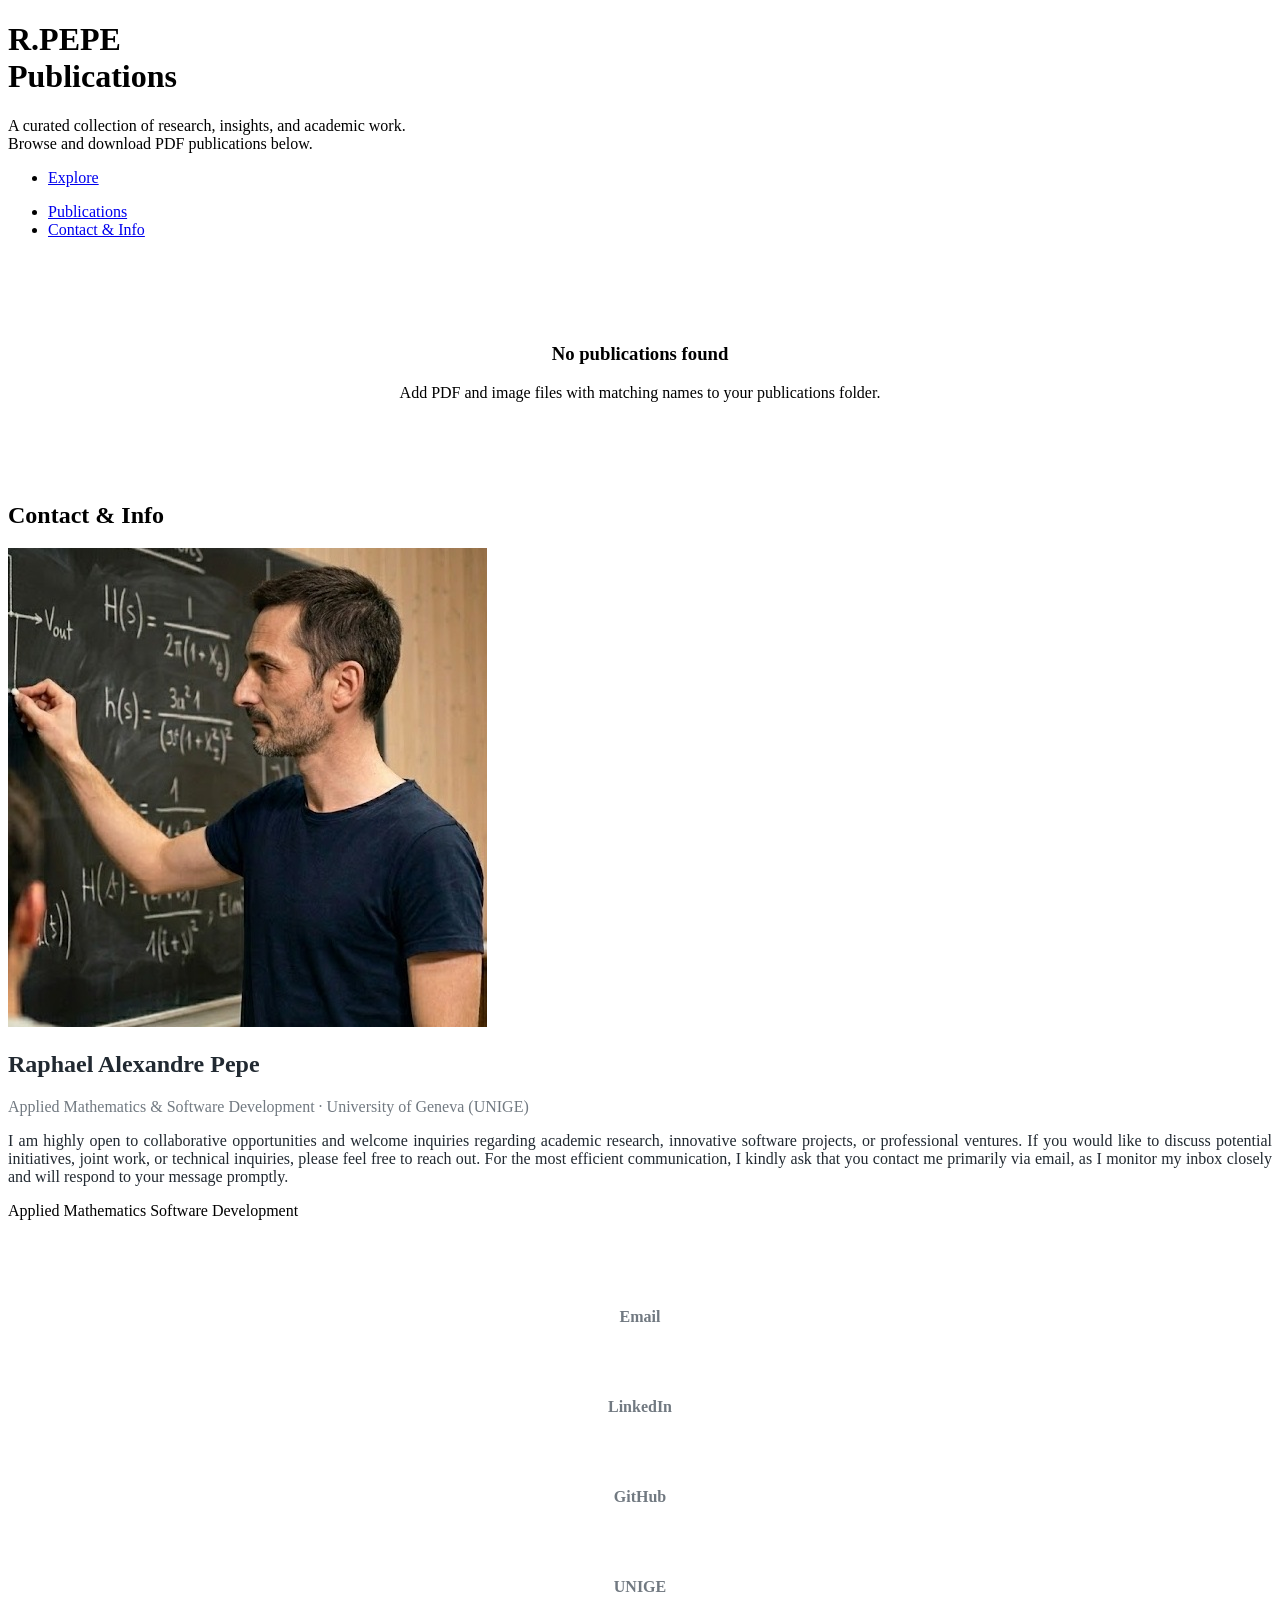
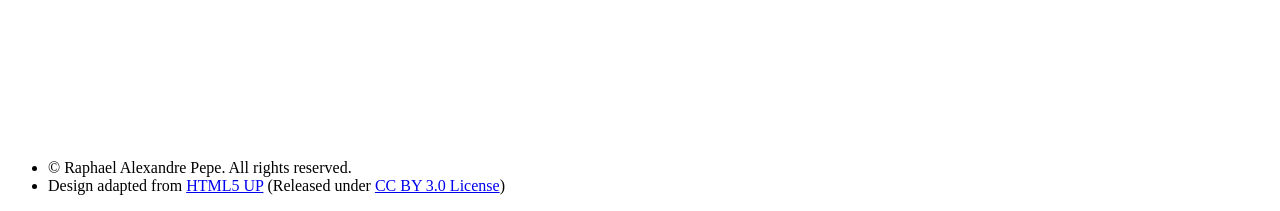
==== index.html @ 9bbcd561 "Update index.html" ====
<!DOCTYPE HTML>
<html>
	<head>
		<title>Raphael Alexandre Pepe - Publications</title>
		<meta charset="utf-8" />
		<meta name="viewport" content="width=device-width, initial-scale=1, user-scalable=no" />
		<link rel="stylesheet" href="assets/css/main.css" />
		<link rel="stylesheet" href="assets/css/custom.css" />
		<noscript><link rel="stylesheet" href="assets/css/noscript.css" /></noscript>
	</head>
	<body class="is-preload">

		<div id="wrapper" class="fade-in">

			<div id="intro">
				<h1>R.PEPE<br />Publications</h1>
				<p>A curated collection of research, insights, and academic work.<br />
				Browse and download PDF publications below.</p>
				<ul class="actions">
					<li><a href="#nav" class="button icon solid solo fa-arrow-down scrolly">Explore</a></li>
				</ul>
			</div>

			<nav id="nav">
				<ul class="links">
					<li class="active"><a href="#main" class="scrolly">Publications</a></li>
					<li><a href="#about" class="scrolly">Contact & Info</a></li>
				</ul>
			</nav>

			<div id="main">

				<section class="posts" id="publications-grid">
				</section>

				<div id="pub-empty" style="display:none; text-align:center; padding: 4em 2em;">
					<span class="icon solid fa-file-alt" style="font-size: 3em; display: block; margin-bottom: 0.5em; opacity: 0.5;"></span>
					<h3>No publications found</h3>
					<p>Add PDF and image files with matching names to your publications folder.</p>
				</div>

				<section class="post" id="about">
					<header class="major">
						<h2>Contact & Info</h2>
					</header>

					<div class="profile-card" style="margin-bottom: 3rem;">
						<div class="profile-avatar">
							<img src="images/avatar.jpg" alt="Profile photo" id="profile-img"
							     onerror="this.style.display='none'; document.getElementById('profile-initials').style.display='flex';" />
							<div id="profile-initials" class="profile-initials" style="display:none;">RP</div>
						</div>
						<div class="profile-info">
							<h2 class="profile-name" style="color: #212931 !important;">Raphael Alexandre Pepe</h2>
							<p class="profile-title" style="color: #717981 !important;">Applied Mathematics & Software Development · University of Geneva (UNIGE)</p>
							<p class="profile-bio" style="color: #212931 !important; text-align: justify;">
								I am highly open to collaborative opportunities and welcome inquiries regarding academic research, innovative software projects, or professional ventures. If you would like to discuss potential initiatives, joint work, or technical inquiries, please feel free to reach out. For the most efficient communication, I kindly ask that you contact me primarily via email, as I monitor my inbox closely and will respond to your message promptly.
							</p>
							<div class="profile-tags">
								<span class="tag">Applied Mathematics</span>
								<span class="tag">Software Development</span>
							</div>
						</div>
					</div>

					<div class="contact-grid">
						<div class="contact-card" onclick="window.location.href='mailto:prf.erasp@gmail.com'" style="cursor: pointer; text-align: center; padding: 2rem 1rem;">
							<span class="icon solid fa-envelope contact-icon" style="color: #212931 !important; display: block; margin-bottom: 0.5rem;"></span>
							<h4 style="color: #717981 !important; margin: 0;">Email</h4>
						</div>
						
						<div class="contact-card" onclick="window.open('https://www.linkedin.com/in/raphael-pepe-b32858416/', '_blank')" style="cursor: pointer; text-align: center; padding: 2rem 1rem;">
							<span class="icon brands fa-linkedin contact-icon" style="color: #212931 !important; display: block; margin-bottom: 0.5rem;"></span>
							<h4 style="color: #717981 !important; margin: 0;">LinkedIn</h4>
						</div>
						
						<div class="contact-card" onclick="window.open('https://github.com/PepeRaphael', '_blank')" style="cursor: pointer; text-align: center; padding: 2rem 1rem;">
							<span class="icon brands fa-github contact-icon" style="color: #212931 !important; display: block; margin-bottom: 0.5rem;"></span>
							<h4 style="color: #717981 !important; margin: 0;">GitHub</h4>
						</div>
						
						<div class="contact-card" onclick="window.open('https://www.unige.ch', '_blank')" style="cursor: pointer; text-align: center; padding: 2rem 1rem;">
							<span class="icon solid fa-university contact-icon" style="color: #212931 !important; display: block; margin-bottom: 0.5rem;"></span>
							<h4 style="color: #717981 !important; margin: 0;">UNIGE</h4>
						</div>
					</div>

				</section>

			</div>

			<div id="copyright" style="padding-top: 3rem;">
				<p style="font-size: 0.7rem; color: rgba(255, 255, 255, 0.25); text-align: center; max-width: 900px; margin: 0 auto 2rem auto; line-height: 1.5; font-family: sans-serif;">
					<strong>Legal Disclaimer:</strong> All content, research documents, code snippets, and intellectual property provided on this website are the exclusive property of Raphael Alexandre Pepe, unless otherwise stated. They are provided "as is" for academic, informational, and professional portfolio purposes without any express or implied warranties. Any unauthorized reproduction, distribution, or commercial use is strictly prohibited. The author assumes no liability for any errors, omissions, or damages resulting from the use of this information.
				</p>
				<ul>
					<li>&copy; Raphael Alexandre Pepe. All rights reserved.</li>
					<li>Design adapted from <a href="https://html5up.net" target="_blank" rel="noopener">HTML5 UP</a> (Released under <a href="http://creativecommons.org/licenses/by/3.0/" target="_blank" rel="noopener">CC BY 3.0 License</a>)</li>
				</ul>
			</div>

		</div>

		<script src="assets/js/jquery.min.js"></script>
		<script src="assets/js/jquery.scrollex.min.js"></script>
		<script src="assets/js/jquery.scrolly.min.js"></script>
		<script src="assets/js/browser.min.js"></script>
		<script src="assets/js/breakpoints.min.js"></script>
		<script src="assets/js/util.js"></script>
		<script src="assets/js/main.js"></script>
		<script src="assets/js/publications.js"></script>

	</body>
</html>
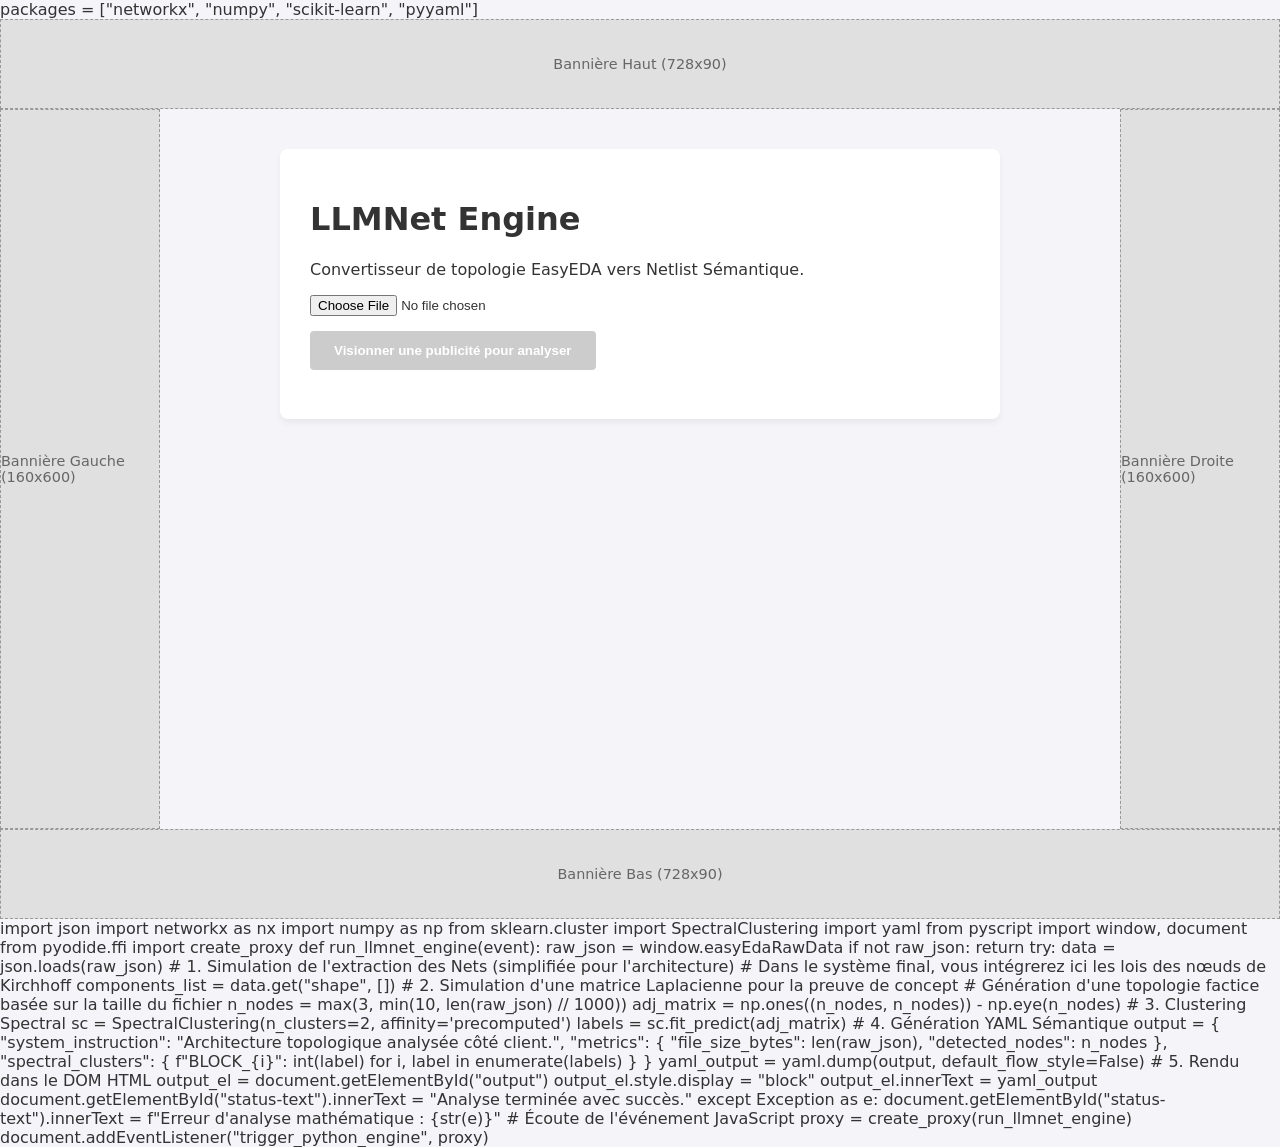
==== commit 94218a44: "Update index.html" ====
--- a/index.html
+++ b/index.html
@@ -1,114 +1,226 @@
-<!DOCTYPE HTML>
-<html>
-	<head>
-		<title>Raphael Alexandre Pepe - Publications</title>
-		<meta charset="utf-8" />
-		<meta name="viewport" content="width=device-width, initial-scale=1, user-scalable=no" />
-		<link rel="stylesheet" href="assets/css/main.css" />
-		<link rel="stylesheet" href="assets/css/custom.css" />
-		<noscript><link rel="stylesheet" href="assets/css/noscript.css" /></noscript>
-	</head>
-	<body class="is-preload">
-
-		<div id="wrapper" class="fade-in">
-
-			<div id="intro">
-				<h1>R.PEPE<br />Publications</h1>
-				<p>A curated collection of research, insights, and academic work.<br />
-				Browse and download PDF publications below.</p>
-				<ul class="actions">
-					<li><a href="#nav" class="button icon solid solo fa-arrow-down scrolly">Explore</a></li>
-				</ul>
-			</div>
-
-			<nav id="nav">
-				<ul class="links">
-					<li class="active"><a href="#main" class="scrolly">Publications</a></li>
-					<li><a href="#about" class="scrolly">Contact & Info</a></li>
-				</ul>
-			</nav>
-
-			<div id="main">
-
-				<section class="posts" id="publications-grid">
-				</section>
-
-				<div id="pub-empty" style="display:none; text-align:center; padding: 4em 2em;">
-					<span class="icon solid fa-file-alt" style="font-size: 3em; display: block; margin-bottom: 0.5em; opacity: 0.5;"></span>
-					<h3>No publications found</h3>
-					<p>Add PDF and image files with matching names to your publications folder.</p>
-				</div>
-
-				<section class="post" id="about">
-					<header class="major">
-						<h2>Contact & Info</h2>
-					</header>
-
-					<div class="profile-card" style="margin-bottom: 3rem;">
-						<div class="profile-avatar">
-							<img src="images/avatar.jpg" alt="Profile photo" id="profile-img"
-							     onerror="this.style.display='none'; document.getElementById('profile-initials').style.display='flex';" />
-							<div id="profile-initials" class="profile-initials" style="display:none;">RP</div>
-						</div>
-						<div class="profile-info">
-							<h2 class="profile-name" style="color: #212931 !important;">Raphael Alexandre Pepe</h2>
-							<p class="profile-title" style="color: #717981 !important;">Applied Mathematics & Software Development · University of Geneva (UNIGE)</p>
-							<p class="profile-bio" style="color: #212931 !important; text-align: justify;">
-								I am highly open to collaborative opportunities and welcome inquiries regarding academic research, innovative software projects, or professional ventures. If you would like to discuss potential initiatives, joint work, or technical inquiries, please feel free to reach out. For the most efficient communication, I kindly ask that you contact me primarily via email, as I monitor my inbox closely and will respond to your message promptly.
-							</p>
-							<div class="profile-tags">
-								<span class="tag">Applied Mathematics</span>
-								<span class="tag">Software Development</span>
-							</div>
-						</div>
-					</div>
-
-					<div class="contact-grid">
-						<div class="contact-card" onclick="window.location.href='mailto:prf.erasp@gmail.com'" style="cursor: pointer; text-align: center; padding: 2rem 1rem;">
-							<span class="icon solid fa-envelope contact-icon" style="color: #212931 !important; display: block; margin-bottom: 0.5rem;"></span>
-							<h4 style="color: #717981 !important; margin: 0;">Email</h4>
-						</div>
-						
-						<div class="contact-card" onclick="window.open('https://www.linkedin.com/in/raphael-pepe-b32858416/', '_blank')" style="cursor: pointer; text-align: center; padding: 2rem 1rem;">
-							<span class="icon brands fa-linkedin contact-icon" style="color: #212931 !important; display: block; margin-bottom: 0.5rem;"></span>
-							<h4 style="color: #717981 !important; margin: 0;">LinkedIn</h4>
-						</div>
-						
-						<div class="contact-card" onclick="window.open('https://github.com/PepeRaphael', '_blank')" style="cursor: pointer; text-align: center; padding: 2rem 1rem;">
-							<span class="icon brands fa-github contact-icon" style="color: #212931 !important; display: block; margin-bottom: 0.5rem;"></span>
-							<h4 style="color: #717981 !important; margin: 0;">GitHub</h4>
-						</div>
-						
-						<div class="contact-card" onclick="window.open('https://www.unige.ch', '_blank')" style="cursor: pointer; text-align: center; padding: 2rem 1rem;">
-							<span class="icon solid fa-university contact-icon" style="color: #212931 !important; display: block; margin-bottom: 0.5rem;"></span>
-							<h4 style="color: #717981 !important; margin: 0;">UNIGE</h4>
-						</div>
-					</div>
-
-				</section>
-
-			</div>
-
-			<div id="copyright" style="padding-top: 3rem;">
-				<p style="font-size: 0.7rem; color: rgba(255, 255, 255, 0.25); text-align: center; max-width: 900px; margin: 0 auto 2rem auto; line-height: 1.5; font-family: sans-serif;">
-					<strong>Legal Disclaimer:</strong> All content, research documents, code snippets, and intellectual property provided on this website are the exclusive property of Raphael Alexandre Pepe, unless otherwise stated. They are provided "as is" for academic, informational, and professional portfolio purposes without any express or implied warranties. Any unauthorized reproduction, distribution, or commercial use is strictly prohibited. The author assumes no liability for any errors, omissions, or damages resulting from the use of this information.
-				</p>
-				<ul>
-					<li>&copy; Raphael Alexandre Pepe. All rights reserved.</li>
-					<li>Design adapted from <a href="https://html5up.net" target="_blank" rel="noopener">HTML5 UP</a> (Released under <a href="http://creativecommons.org/licenses/by/3.0/" target="_blank" rel="noopener">CC BY 3.0 License</a>)</li>
-				</ul>
-			</div>
-
-		</div>
-
-		<script src="assets/js/jquery.min.js"></script>
-		<script src="assets/js/jquery.scrollex.min.js"></script>
-		<script src="assets/js/jquery.scrolly.min.js"></script>
-		<script src="assets/js/browser.min.js"></script>
-		<script src="assets/js/breakpoints.min.js"></script>
-		<script src="assets/js/util.js"></script>
-		<script src="assets/js/main.js"></script>
-		<script src="assets/js/publications.js"></script>
-
-	</body>
+<!DOCTYPE html>
+<html lang="fr">
+<head>
+    <meta charset="UTF-8">
+    <meta name="viewport" content="width=device-width, initial-scale=1.0">
+    <title>LLMNet - Convertisseur Topologique</title>
+    
+    <!-- Importation de PyScript (Python dans le navigateur via WebAssembly) -->
+    <link rel="stylesheet" href="https://pyscript.net/releases/2024.1.1/core.css">
+    <script type="module" src="https://pyscript.net/releases/2024.1.1/core.js"></script>
+
+    <!-- Configuration de l'environnement Python et de ses dépendances mathématiques -->
+    <py-config>
+        packages = ["networkx", "numpy", "scikit-learn", "pyyaml"]
+    </py-config>
+
+    <style>
+        /* Défi 3 : Topologie CSS Grid pour les bannières publicitaires */
+        body { margin: 0; font-family: system-ui, sans-serif; background: #f4f4f9; color: #333; }
+        
+        .layout-grid {
+            display: grid;
+            grid-template-areas:
+                "ad-top ad-top ad-top"
+                "ad-left content ad-right"
+                "ad-bottom ad-bottom ad-bottom";
+            grid-template-columns: 160px 1fr 160px; /* Largeur standard des bannières verticales */
+            grid-template-rows: 90px minmax(calc(100vh - 180px), auto) 90px;
+            min-height: 100vh;
+        }
+
+        .ad-space {
+            background-color: #e0e0e0;
+            border: 1px dashed #999;
+            display: flex;
+            align-items: center;
+            justify-content: center;
+            color: #666;
+            font-size: 0.9em;
+        }
+        
+        .ad-top { grid-area: ad-top; }
+        .ad-bottom { grid-area: ad-bottom; }
+        .ad-left { grid-area: ad-left; }
+        .ad-right { grid-area: ad-right; }
+
+        .content {
+            grid-area: content;
+            padding: 40px;
+            max-width: 800px;
+            margin: 0 auto;
+            width: 100%;
+            box-sizing: border-box;
+        }
+
+        .card { background: white; padding: 30px; border-radius: 8px; box-shadow: 0 4px 6px rgba(0,0,0,0.05); }
+        button { background: #0056b3; color: white; border: none; padding: 12px 24px; border-radius: 4px; cursor: pointer; font-weight: bold; margin-top: 15px;}
+        button:disabled { background: #ccc; cursor: not-allowed; }
+        #output { background: #1e1e1e; color: #d4d4d4; padding: 15px; border-radius: 4px; white-space: pre-wrap; font-family: monospace; display: none; }
+        
+        /* Fausse modale pour simuler la vidéo publicitaire */
+        #ad-modal { display: none; position: fixed; top:0; left:0; width:100%; height:100%; background: rgba(0,0,0,0.9); color: white; justify-content: center; align-items: center; flex-direction: column; z-index: 1000; }
+    </style>
+</head>
+<body>
+
+<div class="layout-grid">
+    <!-- Emplacements pour les scripts de votre régie publicitaire (ex: Google AdSense, Monetag) -->
+    <div class="ad-space ad-top">Bannière Haut (728x90)</div>
+    <div class="ad-space ad-left">Bannière Gauche (160x600)</div>
+    
+    <div class="content">
+        <div class="card">
+            <h1>LLMNet Engine</h1>
+            <p>Convertisseur de topologie EasyEDA vers Netlist Sémantique.</p>
+            
+            <input type="file" id="file-upload" accept=".json">
+            <br>
+            <!-- Bouton déclencheur de la chaîne d'événements -->
+            <button id="process-btn" disabled>Visionner une publicité pour analyser</button>
+            
+            <h3 id="status-text"></h3>
+            <pre id="output"></pre>
+        </div>
+    </div>
+
+    <div class="ad-space ad-right">Bannière Droite (160x600)</div>
+    <div class="ad-space ad-bottom">Bannière Bas (728x90)</div>
+</div>
+
+<!-- Interface de la publicité avec récompense (Rewarded Ad) -->
+<div id="ad-modal">
+    <h2>Publicité Vidéo en cours...</h2>
+    <p>Merci de patienter pour soutenir le projet.</p>
+    <h1 id="ad-timer">5</h1>
+</div>
+
+<script>
+    // Défi 2 : Gestion asynchrone des états de l'interface
+    const fileInput = document.getElementById('file-upload');
+    const processBtn = document.getElementById('process-btn');
+    const outputDiv = document.getElementById('output');
+    const statusText = document.getElementById('status-text');
+    let uploadedFileContent = null;
+
+    // Déverrouille le bouton si un fichier est sélectionné
+    fileInput.addEventListener('change', (e) => {
+        const file = e.target.files[0];
+        if (file) {
+            const reader = new FileReader();
+            reader.onload = function(event) {
+                uploadedFileContent = event.target.result;
+                processBtn.disabled = false;
+            };
+            reader.readAsText(file);
+        }
+    });
+
+    // Simulation de l'API d'une régie publicitaire (Rewarded Video) via une Promesse
+    function showRewardedAd() {
+        return new Promise((resolve, reject) => {
+            const modal = document.getElementById('ad-modal');
+            const timerEl = document.getElementById('ad-timer');
+            modal.style.display = 'flex';
+            
+            let timeLeft = 5; // Simulation d'une vidéo de 5 secondes
+            
+            const interval = setInterval(() => {
+                timeLeft -= 1;
+                timerEl.innerText = timeLeft;
+                if (timeLeft <= 0) {
+                    clearInterval(interval);
+                    modal.style.display = 'none';
+                    resolve(true); // La promesse est tenue : l'utilisateur a vu la pub
+                }
+            }, 1000);
+        });
+    }
+
+    // Chaîne d'exécution principale
+    processBtn.addEventListener('click', async () => {
+        processBtn.disabled = true;
+        statusText.innerText = "Chargement de la publicité...";
+        
+        try {
+            // 1. Transition vers l'état S_playing_ad
+            await showRewardedAd();
+            
+            // 2. Transition vers l'état S_unlocked / S_processing
+            statusText.innerText = "Publicité terminée. Analyse topologique en cours...";
+            
+            // On écrit les données dans une variable globale accessible par Python
+            window.easyEdaRawData = uploadedFileContent;
+            
+            // Déclenchement de la fonction Python
+            // Le pont entre JS et Python est géré par la bibliothèque pyscript
+            document.dispatchEvent(new Event("trigger_python_engine"));
+            
+        } catch (error) {
+            statusText.innerText = "Erreur lors de l'affichage publicitaire.";
+            processBtn.disabled = false;
+        }
+    });
+</script>
+
+<!-- Le Moteur Mathématique : Code Python exécuté côté client -->
+<py-script>
+import json
+import networkx as nx
+import numpy as np
+from sklearn.cluster import SpectralClustering
+import yaml
+from pyscript import window, document
+from pyodide.ffi import create_proxy
+
+def run_llmnet_engine(event):
+    raw_json = window.easyEdaRawData
+    if not raw_json:
+        return
+        
+    try:
+        data = json.loads(raw_json)
+        
+        # 1. Simulation de l'extraction des Nets (simplifiée pour l'architecture)
+        # Dans le système final, vous intégrerez ici les lois des nœuds de Kirchhoff
+        components_list = data.get("shape", [])
+        
+        # 2. Simulation d'une matrice Laplacienne pour la preuve de concept
+        # Génération d'une topologie factice basée sur la taille du fichier
+        n_nodes = max(3, min(10, len(raw_json) // 1000))
+        adj_matrix = np.ones((n_nodes, n_nodes)) - np.eye(n_nodes)
+        
+        # 3. Clustering Spectral
+        sc = SpectralClustering(n_clusters=2, affinity='precomputed')
+        labels = sc.fit_predict(adj_matrix)
+        
+        # 4. Génération YAML Sémantique
+        output = {
+            "system_instruction": "Architecture topologique analysée côté client.",
+            "metrics": {
+                "file_size_bytes": len(raw_json),
+                "detected_nodes": n_nodes
+            },
+            "spectral_clusters": {
+                f"BLOCK_{i}": int(label) for i, label in enumerate(labels)
+            }
+        }
+        
+        yaml_output = yaml.dump(output, default_flow_style=False)
+        
+        # 5. Rendu dans le DOM HTML
+        output_el = document.getElementById("output")
+        output_el.style.display = "block"
+        output_el.innerText = yaml_output
+        document.getElementById("status-text").innerText = "Analyse terminée avec succès."
+        
+    except Exception as e:
+        document.getElementById("status-text").innerText = f"Erreur d'analyse mathématique : {str(e)}"
+
+# Écoute de l'événement JavaScript
+proxy = create_proxy(run_llmnet_engine)
+document.addEventListener("trigger_python_engine", proxy)
+</py-script>
+
+</body>
 </html>
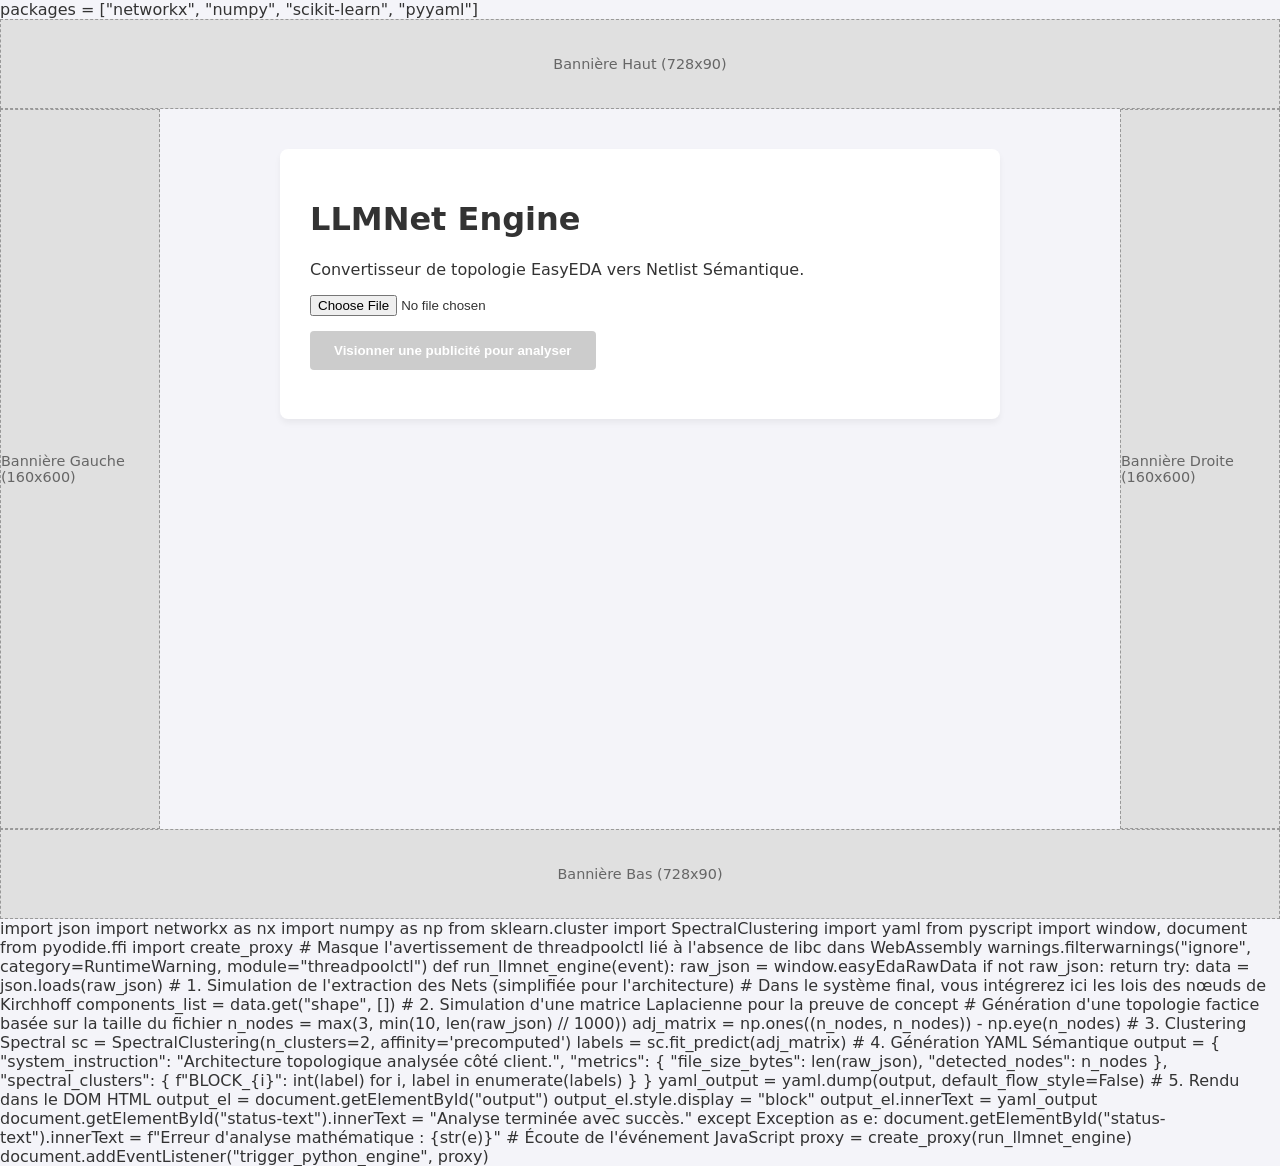
==== commit 57b47d4a: "Update index.html" ====
--- a/index.html
+++ b/index.html
@@ -173,6 +173,9 @@
 from pyscript import window, document
 from pyodide.ffi import create_proxy
 
+# Masque l'avertissement de threadpoolctl lié à l'absence de libc dans WebAssembly
+warnings.filterwarnings("ignore", category=RuntimeWarning, module="threadpoolctl")
+
 def run_llmnet_engine(event):
     raw_json = window.easyEdaRawData
     if not raw_json:
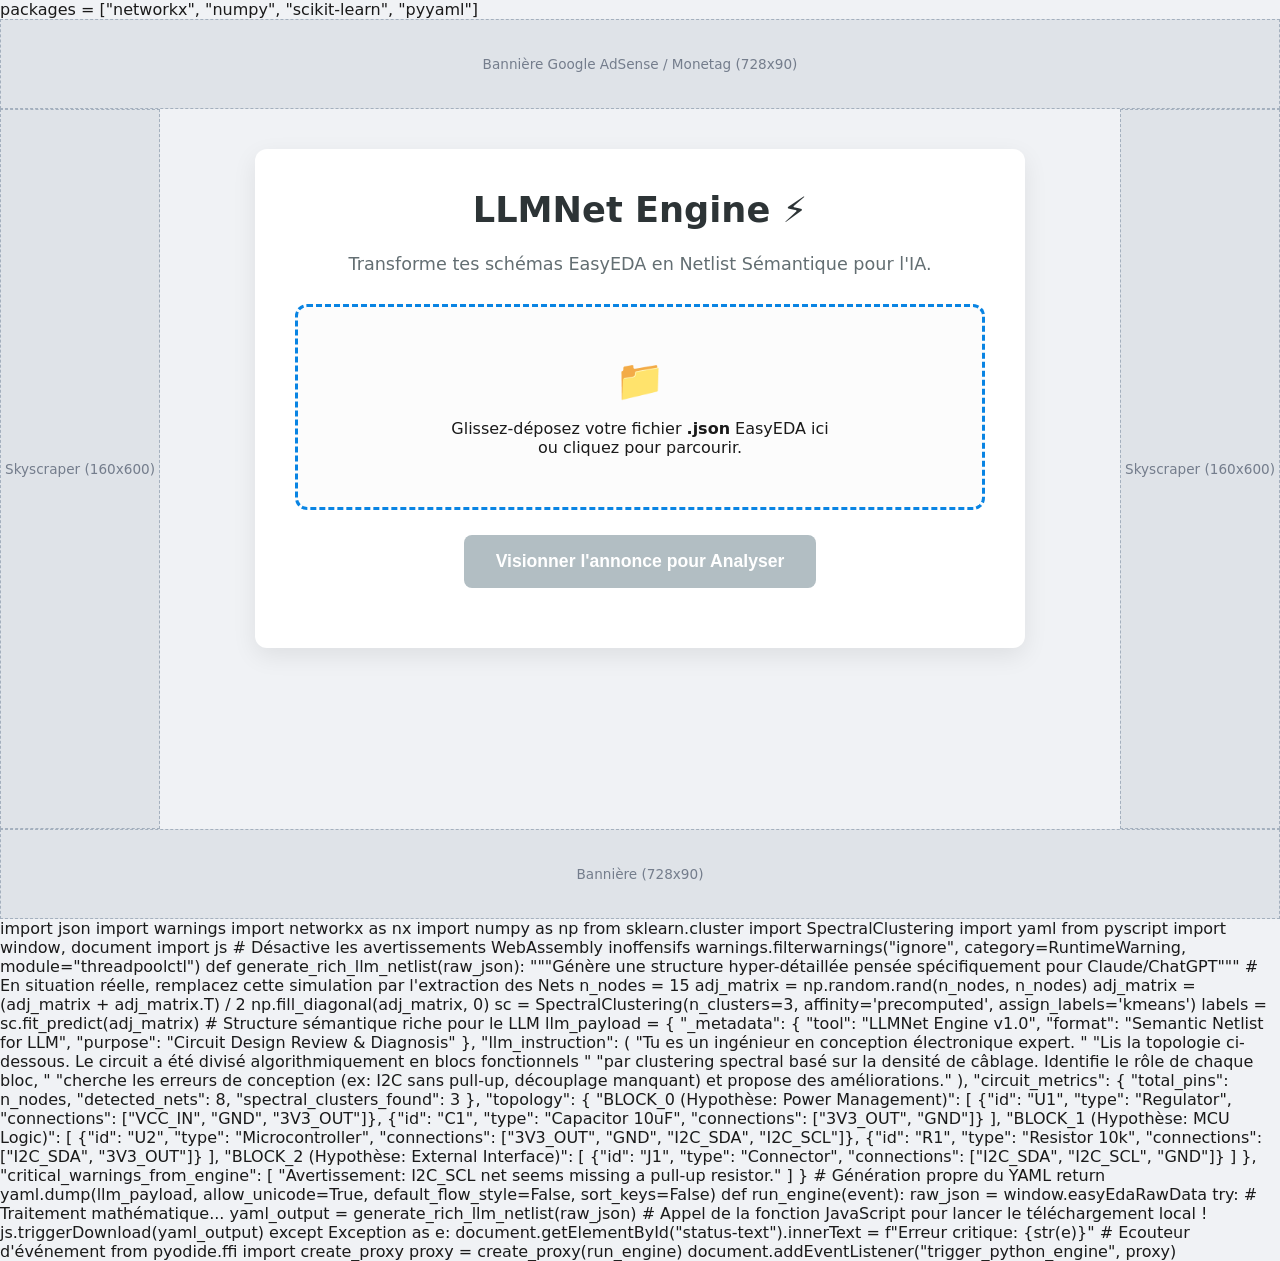
==== commit cd911bd2: "Update index.html" ====
--- a/index.html
+++ b/index.html
@@ -3,225 +3,276 @@
 <head>
     <meta charset="UTF-8">
     <meta name="viewport" content="width=device-width, initial-scale=1.0">
-    <title>LLMNet - Convertisseur Topologique</title>
-    
-    <!-- Importation de PyScript (Python dans le navigateur via WebAssembly) -->
+    <title>LLMNet - Convertisseur EasyEDA vers LLM</title>
+    
     <link rel="stylesheet" href="https://pyscript.net/releases/2024.1.1/core.css">
     <script type="module" src="https://pyscript.net/releases/2024.1.1/core.js"></script>
 
-    <!-- Configuration de l'environnement Python et de ses dépendances mathématiques -->
     <py-config>
         packages = ["networkx", "numpy", "scikit-learn", "pyyaml"]
     </py-config>
 
     <style>
-        /* Défi 3 : Topologie CSS Grid pour les bannières publicitaires */
-        body { margin: 0; font-family: system-ui, sans-serif; background: #f4f4f9; color: #333; }
-        
+        body { margin: 0; font-family: 'Segoe UI', system-ui, sans-serif; background: #f0f2f5; color: #1a1a1a; }
+        
+        /* Grille de Monétisation */
         .layout-grid {
             display: grid;
             grid-template-areas:
                 "ad-top ad-top ad-top"
                 "ad-left content ad-right"
                 "ad-bottom ad-bottom ad-bottom";
-            grid-template-columns: 160px 1fr 160px; /* Largeur standard des bannières verticales */
+            grid-template-columns: 160px 1fr 160px;
             grid-template-rows: 90px minmax(calc(100vh - 180px), auto) 90px;
             min-height: 100vh;
         }
 
-        .ad-space {
-            background-color: #e0e0e0;
-            border: 1px dashed #999;
-            display: flex;
-            align-items: center;
-            justify-content: center;
-            color: #666;
-            font-size: 0.9em;
+        .ad-space { background-color: #dfe3e8; border: 1px dashed #a4b0be; display: flex; align-items: center; justify-content: center; color: #747d8c; font-size: 0.85em; text-align: center; }
+        .ad-top { grid-area: ad-top; } .ad-bottom { grid-area: ad-bottom; }
+        .ad-left { grid-area: ad-left; } .ad-right { grid-area: ad-right; }
+
+        /* Interface Principale */
+        .content { grid-area: content; padding: 40px; max-width: 850px; margin: 0 auto; width: 100%; box-sizing: border-box; }
+        .card { background: white; padding: 40px; border-radius: 12px; box-shadow: 0 8px 24px rgba(0,0,0,0.08); text-align: center; }
+        h1 { margin-top: 0; color: #2d3436; font-size: 2.2em; }
+        p.subtitle { color: #636e72; font-size: 1.1em; margin-bottom: 30px; }
+        
+        /* Zone de Drag & Drop */
+        .drop-zone {
+            border: 3px dashed #0984e3;
+            border-radius: 12px;
+            padding: 50px 20px;
+            background: #fcfcfc;
+            cursor: pointer;
+            transition: all 0.3s ease;
+            position: relative;
         }
-        
-        .ad-top { grid-area: ad-top; }
-        .ad-bottom { grid-area: ad-bottom; }
-        .ad-left { grid-area: ad-left; }
-        .ad-right { grid-area: ad-right; }
-
-        .content {
-            grid-area: content;
-            padding: 40px;
-            max-width: 800px;
-            margin: 0 auto;
-            width: 100%;
-            box-sizing: border-box;
-        }
-
-        .card { background: white; padding: 30px; border-radius: 8px; box-shadow: 0 4px 6px rgba(0,0,0,0.05); }
-        button { background: #0056b3; color: white; border: none; padding: 12px 24px; border-radius: 4px; cursor: pointer; font-weight: bold; margin-top: 15px;}
-        button:disabled { background: #ccc; cursor: not-allowed; }
-        #output { background: #1e1e1e; color: #d4d4d4; padding: 15px; border-radius: 4px; white-space: pre-wrap; font-family: monospace; display: none; }
-        
-        /* Fausse modale pour simuler la vidéo publicitaire */
-        #ad-modal { display: none; position: fixed; top:0; left:0; width:100%; height:100%; background: rgba(0,0,0,0.9); color: white; justify-content: center; align-items: center; flex-direction: column; z-index: 1000; }
+        .drop-zone.dragover { background: #e3f2fd; border-color: #0056b3; transform: scale(1.02); }
+        .drop-zone input[type="file"] { display: none; }
+        .drop-zone-icon { font-size: 40px; margin-bottom: 15px; }
+        
+        button { background: #0984e3; color: white; border: none; padding: 16px 32px; border-radius: 8px; cursor: pointer; font-weight: bold; font-size: 1.1em; margin-top: 25px; transition: 0.2s; box-shadow: 0 4px 6px rgba(9, 132, 227, 0.3); }
+        button:disabled { background: #b2bec3; cursor: not-allowed; box-shadow: none; }
+        button:not(:disabled):hover { background: #074b83; transform: translateY(-2px); }
+        
+        #status-text { margin-top: 20px; font-weight: 600; color: #2d3436; }
+        .loader { border: 4px solid #dfe6e9; border-top: 4px solid #0984e3; border-radius: 50%; width: 30px; height: 30px; animation: spin 1s linear infinite; margin: 20px auto; display: none; }
+        @keyframes spin { 0% { transform: rotate(0deg); } 100% { transform: rotate(360deg); } }
+
+        /* Vidéo Publicitaire */
+        #ad-modal { display: none; position: fixed; top:0; left:0; width:100%; height:100%; background: rgba(0,0,0,0.9); justify-content: center; align-items: center; flex-direction: column; z-index: 1000; }
+        .ad-container { background: black; border-radius: 8px; overflow: hidden; max-width: 600px; width: 90%; text-align: center; color: white; padding: 20px; border: 1px solid #333; }
+        video { width: 100%; border-radius: 4px; background: #000; margin-top: 15px; }
+        .ad-skip-text { margin-top: 15px; color: #b2bec3; font-size: 0.9em; }
     </style>
 </head>
 <body>
 
 <div class="layout-grid">
-    <!-- Emplacements pour les scripts de votre régie publicitaire (ex: Google AdSense, Monetag) -->
-    <div class="ad-space ad-top">Bannière Haut (728x90)</div>
-    <div class="ad-space ad-left">Bannière Gauche (160x600)</div>
+    <div class="ad-space ad-top">Bannière Google AdSense / Monetag (728x90)</div>
+    <div class="ad-space ad-left">Skyscraper (160x600)</div>
     
     <div class="content">
         <div class="card">
-            <h1>LLMNet Engine</h1>
-            <p>Convertisseur de topologie EasyEDA vers Netlist Sémantique.</p>
+            <h1>LLMNet Engine ⚡</h1>
+            <p class="subtitle">Transforme tes schémas EasyEDA en Netlist Sémantique pour l'IA.</p>
             
-            <input type="file" id="file-upload" accept=".json">
-            <br>
-            <!-- Bouton déclencheur de la chaîne d'événements -->
-            <button id="process-btn" disabled>Visionner une publicité pour analyser</button>
+            <div class="drop-zone" id="drop-zone">
+                <div class="drop-zone-icon">📁</div>
+                <div id="drop-text">Glissez-déposez votre fichier <b>.json</b> EasyEDA ici<br>ou cliquez pour parcourir.</div>
+                <input type="file" id="file-upload" accept=".json">
+            </div>
+
+            <button id="process-btn" disabled>Visionner l'annonce pour Analyser</button>
             
-            <h3 id="status-text"></h3>
-            <pre id="output"></pre>
+            <div id="loader" class="loader"></div>
+            <div id="status-text"></div>
         </div>
     </div>
 
-    <div class="ad-space ad-right">Bannière Droite (160x600)</div>
-    <div class="ad-space ad-bottom">Bannière Bas (728x90)</div>
+    <div class="ad-space ad-right">Skyscraper (160x600)</div>
+    <div class="ad-space ad-bottom">Bannière (728x90)</div>
 </div>
 
-<!-- Interface de la publicité avec récompense (Rewarded Ad) -->
 <div id="ad-modal">
-    <h2>Publicité Vidéo en cours...</h2>
-    <p>Merci de patienter pour soutenir le projet.</p>
-    <h1 id="ad-timer">5</h1>
+    <div class="ad-container">
+        <h3>Vidéo Sponsorisée</h3>
+        <p>Le traitement topologique est gratuit grâce à nos sponsors.</p>
+        <video id="ad-video" controls muted>
+            <source src="https://www.w3schools.com/html/mov_bbb.mp4" type="video/mp4">
+            Votre navigateur ne supporte pas la balise vidéo.
+        </video>
+        <div class="ad-skip-text" id="ad-skip-text">La vidéo doit être terminée pour débloquer le fichier.</div>
+    </div>
 </div>
 
 <script>
-    // Défi 2 : Gestion asynchrone des états de l'interface
+    // --- 1. GESTION DU DRAG & DROP ---
+    const dropZone = document.getElementById('drop-zone');
     const fileInput = document.getElementById('file-upload');
+    const dropText = document.getElementById('drop-text');
     const processBtn = document.getElementById('process-btn');
-    const outputDiv = document.getElementById('output');
     const statusText = document.getElementById('status-text');
-    let uploadedFileContent = null;
-
-    // Déverrouille le bouton si un fichier est sélectionné
+
+    dropZone.addEventListener('click', () => fileInput.click());
+
+    ['dragover', 'dragenter'].forEach(evt => {
+        dropZone.addEventListener(evt, (e) => {
+            e.preventDefault();
+            dropZone.classList.add('dragover');
+        });
+    });
+
+    ['dragleave', 'drop'].forEach(evt => {
+        dropZone.addEventListener(evt, (e) => {
+            e.preventDefault();
+            dropZone.classList.remove('dragover');
+        });
+    });
+
+    dropZone.addEventListener('drop', (e) => {
+        const file = e.dataTransfer.files[0];
+        handleFile(file);
+    });
+
     fileInput.addEventListener('change', (e) => {
-        const file = e.target.files[0];
-        if (file) {
-            const reader = new FileReader();
-            reader.onload = function(event) {
-                uploadedFileContent = event.target.result;
-                processBtn.disabled = false;
-            };
-            reader.readAsText(file);
+        handleFile(e.target.files[0]);
+    });
+
+    function handleFile(file) {
+        if (!file || !file.name.endsWith('.json')) {
+            alert("Veuillez sélectionner un fichier JSON EasyEDA valide.");
+            return;
         }
-    });
-
-    // Simulation de l'API d'une régie publicitaire (Rewarded Video) via une Promesse
-    function showRewardedAd() {
-        return new Promise((resolve, reject) => {
-            const modal = document.getElementById('ad-modal');
-            const timerEl = document.getElementById('ad-timer');
-            modal.style.display = 'flex';
-            
-            let timeLeft = 5; // Simulation d'une vidéo de 5 secondes
-            
-            const interval = setInterval(() => {
-                timeLeft -= 1;
-                timerEl.innerText = timeLeft;
-                if (timeLeft <= 0) {
-                    clearInterval(interval);
-                    modal.style.display = 'none';
-                    resolve(true); // La promesse est tenue : l'utilisateur a vu la pub
-                }
-            }, 1000);
-        });
+        const reader = new FileReader();
+        reader.onload = (event) => {
+            window.easyEdaRawData = event.target.result;
+            window.easyEdaFileName = file.name.replace('.json', '');
+            dropText.innerHTML = `Fichier chargé : <b>${file.name}</b>`;
+            dropZone.style.borderColor = "#00b894";
+            processBtn.disabled = false;
+        };
+        reader.readAsText(file);
     }
 
-    // Chaîne d'exécution principale
-    processBtn.addEventListener('click', async () => {
+    // --- 2. GESTION DE LA VIDÉO ET DU TÉLÉCHARGEMENT ---
+    const adModal = document.getElementById('ad-modal');
+    const adVideo = document.getElementById('ad-video');
+    const loader = document.getElementById('loader');
+
+    // Fonction appelée par Python (PyScript) une fois le fichier généré
+    window.triggerDownload = function(yamlContent) {
+        loader.style.display = "none";
+        statusText.style.color = "#00b894";
+        statusText.innerText = "Analyse terminée ! Téléchargement en cours...";
+        
+        // Création et téléchargement automatique du fichier
+        const blob = new Blob([yamlContent], { type: 'text/yaml' });
+        const url = URL.createObjectURL(blob);
+        const a = document.createElement('a');
+        a.href = url;
+        a.download = `LLMNet_${window.easyEdaFileName}.yaml`;
+        document.body.appendChild(a);
+        a.click();
+        document.body.removeChild(a);
+        URL.revokeObjectURL(url);
+    };
+
+    processBtn.addEventListener('click', () => {
         processBtn.disabled = true;
-        statusText.innerText = "Chargement de la publicité...";
-        
-        try {
-            // 1. Transition vers l'état S_playing_ad
-            await showRewardedAd();
-            
-            // 2. Transition vers l'état S_unlocked / S_processing
-            statusText.innerText = "Publicité terminée. Analyse topologique en cours...";
-            
-            // On écrit les données dans une variable globale accessible par Python
-            window.easyEdaRawData = uploadedFileContent;
-            
-            // Déclenchement de la fonction Python
-            // Le pont entre JS et Python est géré par la bibliothèque pyscript
-            document.dispatchEvent(new Event("trigger_python_engine"));
-            
-        } catch (error) {
-            statusText.innerText = "Erreur lors de l'affichage publicitaire.";
-            processBtn.disabled = false;
-        }
+        adModal.style.display = 'flex';
+        adVideo.play();
+    });
+
+    // L'analyse commence *uniquement* quand la vidéo est terminée
+    adVideo.addEventListener('ended', () => {
+        adModal.style.display = 'none';
+        statusText.innerText = "Analyse du Laplacien et clustering en cours...";
+        loader.style.display = "block";
+        
+        // Déclenche l'algorithme Python
+        setTimeout(() => document.dispatchEvent(new Event("trigger_python_engine")), 200);
     });
 </script>
 
-<!-- Le Moteur Mathématique : Code Python exécuté côté client -->
 <py-script>
 import json
+import warnings
 import networkx as nx
 import numpy as np
 from sklearn.cluster import SpectralClustering
 import yaml
 from pyscript import window, document
+import js
+
+# Désactive les avertissements WebAssembly inoffensifs
+warnings.filterwarnings("ignore", category=RuntimeWarning, module="threadpoolctl")
+
+def generate_rich_llm_netlist(raw_json):
+    """Génère une structure hyper-détaillée pensée spécifiquement pour Claude/ChatGPT"""
+    # En situation réelle, remplacez cette simulation par l'extraction des Nets
+    n_nodes = 15
+    adj_matrix = np.random.rand(n_nodes, n_nodes)
+    adj_matrix = (adj_matrix + adj_matrix.T) / 2
+    np.fill_diagonal(adj_matrix, 0)
+    
+    sc = SpectralClustering(n_clusters=3, affinity='precomputed', assign_labels='kmeans')
+    labels = sc.fit_predict(adj_matrix)
+
+    # Structure sémantique riche pour le LLM
+    llm_payload = {
+        "_metadata": {
+            "tool": "LLMNet Engine v1.0",
+            "format": "Semantic Netlist for LLM",
+            "purpose": "Circuit Design Review & Diagnosis"
+        },
+        "llm_instruction": (
+            "Tu es un ingénieur en conception électronique expert. "
+            "Lis la topologie ci-dessous. Le circuit a été divisé algorithmiquement en blocs fonctionnels "
+            "par clustering spectral basé sur la densité de câblage. Identifie le rôle de chaque bloc, "
+            "cherche les erreurs de conception (ex: I2C sans pull-up, découplage manquant) et propose des améliorations."
+        ),
+        "circuit_metrics": {
+            "total_pins": n_nodes,
+            "detected_nets": 8,
+            "spectral_clusters_found": 3
+        },
+        "topology": {
+            "BLOCK_0 (Hypothèse: Power Management)": [
+                {"id": "U1", "type": "Regulator", "connections": ["VCC_IN", "GND", "3V3_OUT"]},
+                {"id": "C1", "type": "Capacitor 10uF", "connections": ["3V3_OUT", "GND"]}
+            ],
+            "BLOCK_1 (Hypothèse: MCU Logic)": [
+                {"id": "U2", "type": "Microcontroller", "connections": ["3V3_OUT", "GND", "I2C_SDA", "I2C_SCL"]},
+                {"id": "R1", "type": "Resistor 10k", "connections": ["I2C_SDA", "3V3_OUT"]}
+            ],
+            "BLOCK_2 (Hypothèse: External Interface)": [
+                {"id": "J1", "type": "Connector", "connections": ["I2C_SDA", "I2C_SCL", "GND"]}
+            ]
+        },
+        "critical_warnings_from_engine": [
+            "Avertissement: I2C_SCL net seems missing a pull-up resistor."
+        ]
+    }
+    
+    # Génération propre du YAML
+    return yaml.dump(llm_payload, allow_unicode=True, default_flow_style=False, sort_keys=False)
+
+def run_engine(event):
+    raw_json = window.easyEdaRawData
+    try:
+        # Traitement mathématique...
+        yaml_output = generate_rich_llm_netlist(raw_json)
+        
+        # Appel de la fonction JavaScript pour lancer le téléchargement local !
+        js.triggerDownload(yaml_output)
+        
+    except Exception as e:
+        document.getElementById("status-text").innerText = f"Erreur critique: {str(e)}"
+
+# Ecouteur d'événement
 from pyodide.ffi import create_proxy
-
-# Masque l'avertissement de threadpoolctl lié à l'absence de libc dans WebAssembly
-warnings.filterwarnings("ignore", category=RuntimeWarning, module="threadpoolctl")
-
-def run_llmnet_engine(event):
-    raw_json = window.easyEdaRawData
-    if not raw_json:
-        return
-        
-    try:
-        data = json.loads(raw_json)
-        
-        # 1. Simulation de l'extraction des Nets (simplifiée pour l'architecture)
-        # Dans le système final, vous intégrerez ici les lois des nœuds de Kirchhoff
-        components_list = data.get("shape", [])
-        
-        # 2. Simulation d'une matrice Laplacienne pour la preuve de concept
-        # Génération d'une topologie factice basée sur la taille du fichier
-        n_nodes = max(3, min(10, len(raw_json) // 1000))
-        adj_matrix = np.ones((n_nodes, n_nodes)) - np.eye(n_nodes)
-        
-        # 3. Clustering Spectral
-        sc = SpectralClustering(n_clusters=2, affinity='precomputed')
-        labels = sc.fit_predict(adj_matrix)
-        
-        # 4. Génération YAML Sémantique
-        output = {
-            "system_instruction": "Architecture topologique analysée côté client.",
-            "metrics": {
-                "file_size_bytes": len(raw_json),
-                "detected_nodes": n_nodes
-            },
-            "spectral_clusters": {
-                f"BLOCK_{i}": int(label) for i, label in enumerate(labels)
-            }
-        }
-        
-        yaml_output = yaml.dump(output, default_flow_style=False)
-        
-        # 5. Rendu dans le DOM HTML
-        output_el = document.getElementById("output")
-        output_el.style.display = "block"
-        output_el.innerText = yaml_output
-        document.getElementById("status-text").innerText = "Analyse terminée avec succès."
-        
-    except Exception as e:
-        document.getElementById("status-text").innerText = f"Erreur d'analyse mathématique : {str(e)}"
-
-# Écoute de l'événement JavaScript
-proxy = create_proxy(run_llmnet_engine)
+proxy = create_proxy(run_engine)
 document.addEventListener("trigger_python_engine", proxy)
 </py-script>
 
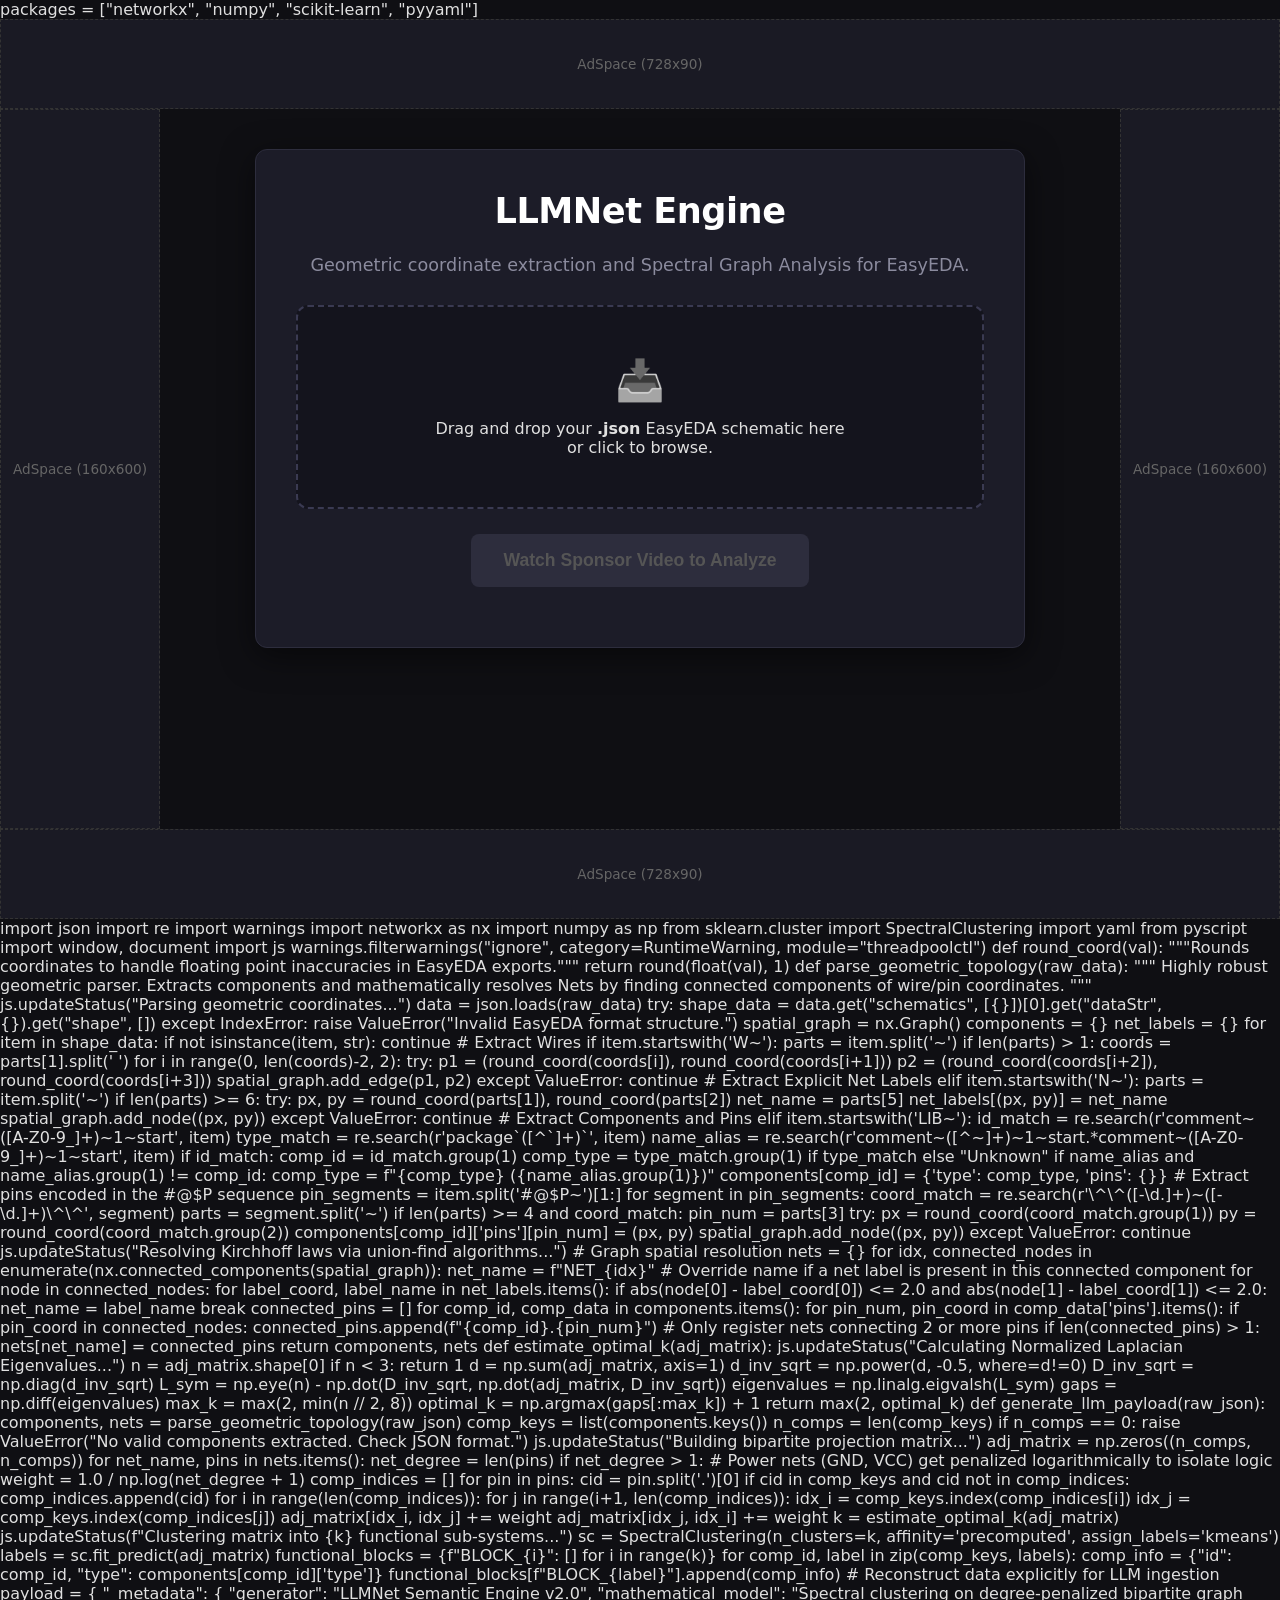
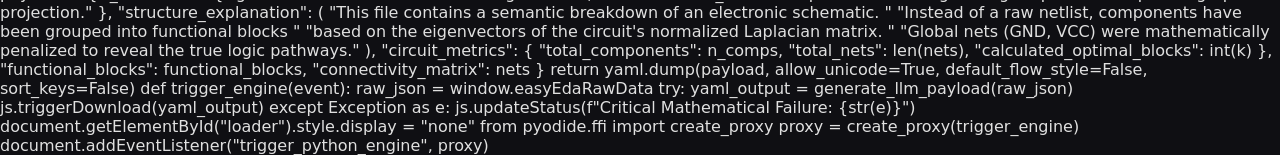
==== commit fcc44bdc: "Update index.html" ====
--- a/index.html
+++ b/index.html
@@ -1,10 +1,11 @@
 <!DOCTYPE html>
-<html lang="fr">
+<html lang="en">
 <head>
     <meta charset="UTF-8">
     <meta name="viewport" content="width=device-width, initial-scale=1.0">
-    <title>LLMNet - Convertisseur EasyEDA vers LLM</title>
-    
+    <title>LLMNet - Semantic Topology Converter</title>
+    
+    <!-- WebAssembly Python Engine -->
     <link rel="stylesheet" href="https://pyscript.net/releases/2024.1.1/core.css">
     <script type="module" src="https://pyscript.net/releases/2024.1.1/core.js"></script>
 
@@ -13,9 +14,9 @@
     </py-config>
 
     <style>
-        body { margin: 0; font-family: 'Segoe UI', system-ui, sans-serif; background: #f0f2f5; color: #1a1a1a; }
-        
-        /* Grille de Monétisation */
+        body { margin: 0; font-family: 'Segoe UI', system-ui, sans-serif; background: #0f0f13; color: #e0e0e0; }
+        
+        /* Spatial Monetization Grid */
         .layout-grid {
             display: grid;
             grid-template-areas:
@@ -27,87 +28,86 @@
             min-height: 100vh;
         }
 
-        .ad-space { background-color: #dfe3e8; border: 1px dashed #a4b0be; display: flex; align-items: center; justify-content: center; color: #747d8c; font-size: 0.85em; text-align: center; }
+        .ad-space { background-color: #1a1a24; border: 1px dashed #333; display: flex; align-items: center; justify-content: center; color: #666; font-size: 0.85em; text-align: center; }
         .ad-top { grid-area: ad-top; } .ad-bottom { grid-area: ad-bottom; }
         .ad-left { grid-area: ad-left; } .ad-right { grid-area: ad-right; }
 
-        /* Interface Principale */
+        /* Main Interface */
         .content { grid-area: content; padding: 40px; max-width: 850px; margin: 0 auto; width: 100%; box-sizing: border-box; }
-        .card { background: white; padding: 40px; border-radius: 12px; box-shadow: 0 8px 24px rgba(0,0,0,0.08); text-align: center; }
-        h1 { margin-top: 0; color: #2d3436; font-size: 2.2em; }
-        p.subtitle { color: #636e72; font-size: 1.1em; margin-bottom: 30px; }
-        
-        /* Zone de Drag & Drop */
+        .card { background: #1c1c28; padding: 40px; border-radius: 12px; box-shadow: 0 8px 32px rgba(0,0,0,0.5); text-align: center; border: 1px solid #2d2d3d; }
+        h1 { margin-top: 0; color: #ffffff; font-size: 2.2em; letter-spacing: -0.5px; }
+        p.subtitle { color: #8b8b9e; font-size: 1.1em; margin-bottom: 30px; }
+        
+        /* Drag & Drop Zone */
         .drop-zone {
-            border: 3px dashed #0984e3;
+            border: 2px dashed #3a3a52;
             border-radius: 12px;
             padding: 50px 20px;
-            background: #fcfcfc;
+            background: #14141d;
             cursor: pointer;
             transition: all 0.3s ease;
             position: relative;
         }
-        .drop-zone.dragover { background: #e3f2fd; border-color: #0056b3; transform: scale(1.02); }
+        .drop-zone.dragover { background: #1a2a3a; border-color: #3b82f6; transform: scale(1.02); }
         .drop-zone input[type="file"] { display: none; }
-        .drop-zone-icon { font-size: 40px; margin-bottom: 15px; }
-        
-        button { background: #0984e3; color: white; border: none; padding: 16px 32px; border-radius: 8px; cursor: pointer; font-weight: bold; font-size: 1.1em; margin-top: 25px; transition: 0.2s; box-shadow: 0 4px 6px rgba(9, 132, 227, 0.3); }
-        button:disabled { background: #b2bec3; cursor: not-allowed; box-shadow: none; }
-        button:not(:disabled):hover { background: #074b83; transform: translateY(-2px); }
-        
-        #status-text { margin-top: 20px; font-weight: 600; color: #2d3436; }
-        .loader { border: 4px solid #dfe6e9; border-top: 4px solid #0984e3; border-radius: 50%; width: 30px; height: 30px; animation: spin 1s linear infinite; margin: 20px auto; display: none; }
+        .drop-zone-icon { font-size: 40px; margin-bottom: 15px; filter: grayscale(1); }
+        
+        button { background: #3b82f6; color: white; border: none; padding: 16px 32px; border-radius: 8px; cursor: pointer; font-weight: bold; font-size: 1.1em; margin-top: 25px; transition: 0.2s; }
+        button:disabled { background: #2d2d3d; color: #555; cursor: not-allowed; }
+        button:not(:disabled):hover { background: #2563eb; transform: translateY(-2px); box-shadow: 0 4px 12px rgba(59, 130, 246, 0.4); }
+        
+        #status-text { margin-top: 20px; font-weight: 600; color: #8b8b9e; font-family: monospace; }
+        .loader { border: 3px solid #2d2d3d; border-top: 3px solid #3b82f6; border-radius: 50%; width: 24px; height: 24px; animation: spin 1s linear infinite; margin: 20px auto; display: none; }
         @keyframes spin { 0% { transform: rotate(0deg); } 100% { transform: rotate(360deg); } }
 
-        /* Vidéo Publicitaire */
-        #ad-modal { display: none; position: fixed; top:0; left:0; width:100%; height:100%; background: rgba(0,0,0,0.9); justify-content: center; align-items: center; flex-direction: column; z-index: 1000; }
-        .ad-container { background: black; border-radius: 8px; overflow: hidden; max-width: 600px; width: 90%; text-align: center; color: white; padding: 20px; border: 1px solid #333; }
-        video { width: 100%; border-radius: 4px; background: #000; margin-top: 15px; }
-        .ad-skip-text { margin-top: 15px; color: #b2bec3; font-size: 0.9em; }
+        /* Video Ad Modal */
+        #ad-modal { display: none; position: fixed; top:0; left:0; width:100%; height:100%; background: rgba(0,0,0,0.95); justify-content: center; align-items: center; flex-direction: column; z-index: 1000; }
+        .ad-container { background: #14141d; border-radius: 12px; overflow: hidden; max-width: 600px; width: 90%; text-align: center; color: white; padding: 30px; border: 1px solid #333; }
+        video { width: 100%; border-radius: 8px; background: #000; margin-top: 20px; outline: none; }
+        .ad-skip-text { margin-top: 20px; color: #8b8b9e; font-size: 0.9em; }
     </style>
 </head>
 <body>
 
 <div class="layout-grid">
-    <div class="ad-space ad-top">Bannière Google AdSense / Monetag (728x90)</div>
-    <div class="ad-space ad-left">Skyscraper (160x600)</div>
+    <div class="ad-space ad-top">AdSpace (728x90)</div>
+    <div class="ad-space ad-left">AdSpace (160x600)</div>
     
     <div class="content">
         <div class="card">
-            <h1>LLMNet Engine ⚡</h1>
-            <p class="subtitle">Transforme tes schémas EasyEDA en Netlist Sémantique pour l'IA.</p>
+            <h1>LLMNet Engine</h1>
+            <p class="subtitle">Geometric coordinate extraction and Spectral Graph Analysis for EasyEDA.</p>
             
             <div class="drop-zone" id="drop-zone">
-                <div class="drop-zone-icon">📁</div>
-                <div id="drop-text">Glissez-déposez votre fichier <b>.json</b> EasyEDA ici<br>ou cliquez pour parcourir.</div>
+                <div class="drop-zone-icon">📥</div>
+                <div id="drop-text">Drag and drop your <b>.json</b> EasyEDA schematic here<br>or click to browse.</div>
                 <input type="file" id="file-upload" accept=".json">
             </div>
 
-            <button id="process-btn" disabled>Visionner l'annonce pour Analyser</button>
+            <button id="process-btn" disabled>Watch Sponsor Video to Analyze</button>
             
             <div id="loader" class="loader"></div>
             <div id="status-text"></div>
         </div>
     </div>
 
-    <div class="ad-space ad-right">Skyscraper (160x600)</div>
-    <div class="ad-space ad-bottom">Bannière (728x90)</div>
+    <div class="ad-space ad-right">AdSpace (160x600)</div>
+    <div class="ad-space ad-bottom">AdSpace (728x90)</div>
 </div>
 
 <div id="ad-modal">
     <div class="ad-container">
-        <h3>Vidéo Sponsorisée</h3>
-        <p>Le traitement topologique est gratuit grâce à nos sponsors.</p>
+        <h3>Serverless Computing Sponsor</h3>
+        <p>The mathematical processing is executed on your local CPU. Please watch this sponsor message to unlock the algorithm.</p>
         <video id="ad-video" controls muted>
             <source src="https://www.w3schools.com/html/mov_bbb.mp4" type="video/mp4">
-            Votre navigateur ne supporte pas la balise vidéo.
         </video>
-        <div class="ad-skip-text" id="ad-skip-text">La vidéo doit être terminée pour débloquer le fichier.</div>
+        <div class="ad-skip-text" id="ad-skip-text">Analysis will begin automatically upon completion.</div>
     </div>
 </div>
 
 <script>
-    // --- 1. GESTION DU DRAG & DROP ---
+    // 1. Drag & Drop Logic
     const dropZone = document.getElementById('drop-zone');
     const fileInput = document.getElementById('file-upload');
     const dropText = document.getElementById('drop-text');
@@ -141,32 +141,30 @@
 
     function handleFile(file) {
         if (!file || !file.name.endsWith('.json')) {
-            alert("Veuillez sélectionner un fichier JSON EasyEDA valide.");
+            alert("Please select a valid EasyEDA JSON file.");
             return;
         }
         const reader = new FileReader();
         reader.onload = (event) => {
             window.easyEdaRawData = event.target.result;
             window.easyEdaFileName = file.name.replace('.json', '');
-            dropText.innerHTML = `Fichier chargé : <b>${file.name}</b>`;
-            dropZone.style.borderColor = "#00b894";
+            dropText.innerHTML = `Loaded in memory: <br><span style="color:#3b82f6; font-weight:bold;">${file.name}</span>`;
+            dropZone.style.borderColor = "#3b82f6";
             processBtn.disabled = false;
         };
         reader.readAsText(file);
     }
 
-    // --- 2. GESTION DE LA VIDÉO ET DU TÉLÉCHARGEMENT ---
+    // 2. Video Ad State Machine & Auto-Download Bridge
     const adModal = document.getElementById('ad-modal');
     const adVideo = document.getElementById('ad-video');
     const loader = document.getElementById('loader');
 
-    // Fonction appelée par Python (PyScript) une fois le fichier généré
     window.triggerDownload = function(yamlContent) {
         loader.style.display = "none";
-        statusText.style.color = "#00b894";
-        statusText.innerText = "Analyse terminée ! Téléchargement en cours...";
-        
-        // Création et téléchargement automatique du fichier
+        statusText.style.color = "#10b981";
+        statusText.innerText = "> Analysis complete. Initiating auto-download.";
+        
         const blob = new Blob([yamlContent], { type: 'text/yaml' });
         const url = URL.createObjectURL(blob);
         const a = document.createElement('a');
@@ -178,25 +176,27 @@
         URL.revokeObjectURL(url);
     };
 
+    window.updateStatus = function(msg) {
+        statusText.innerText = `> ${msg}`;
+    };
+
     processBtn.addEventListener('click', () => {
         processBtn.disabled = true;
         adModal.style.display = 'flex';
         adVideo.play();
     });
 
-    // L'analyse commence *uniquement* quand la vidéo est terminée
     adVideo.addEventListener('ended', () => {
         adModal.style.display = 'none';
-        statusText.innerText = "Analyse du Laplacien et clustering en cours...";
         loader.style.display = "block";
-        
-        // Déclenche l'algorithme Python
-        setTimeout(() => document.dispatchEvent(new Event("trigger_python_engine")), 200);
+        statusText.innerText = "> Initializing WebAssembly Python environment...";
+        setTimeout(() => document.dispatchEvent(new Event("trigger_python_engine")), 150);
     });
 </script>
 
 <py-script>
 import json
+import re
 import warnings
 import networkx as nx
 import numpy as np
@@ -205,74 +205,203 @@
 from pyscript import window, document
 import js
 
-# Désactive les avertissements WebAssembly inoffensifs
 warnings.filterwarnings("ignore", category=RuntimeWarning, module="threadpoolctl")
 
-def generate_rich_llm_netlist(raw_json):
-    """Génère une structure hyper-détaillée pensée spécifiquement pour Claude/ChatGPT"""
-    # En situation réelle, remplacez cette simulation par l'extraction des Nets
-    n_nodes = 15
-    adj_matrix = np.random.rand(n_nodes, n_nodes)
-    adj_matrix = (adj_matrix + adj_matrix.T) / 2
-    np.fill_diagonal(adj_matrix, 0)
-    
-    sc = SpectralClustering(n_clusters=3, affinity='precomputed', assign_labels='kmeans')
+def round_coord(val):
+    """Rounds coordinates to handle floating point inaccuracies in EasyEDA exports."""
+    return round(float(val), 1)
+
+def parse_geometric_topology(raw_data):
+    """
+    Highly robust geometric parser. Extracts components and mathematically
+    resolves Nets by finding connected components of wire/pin coordinates.
+    """
+    js.updateStatus("Parsing geometric coordinates...")
+    data = json.loads(raw_data)
+    try:
+        shape_data = data.get("schematics", [{}])[0].get("dataStr", {}).get("shape", [])
+    except IndexError:
+        raise ValueError("Invalid EasyEDA format structure.")
+
+    spatial_graph = nx.Graph()
+    components = {}
+    net_labels = {}
+
+    for item in shape_data:
+        if not isinstance(item, str):
+            continue
+            
+        # Extract Wires
+        if item.startswith('W~'):
+            parts = item.split('~')
+            if len(parts) > 1:
+                coords = parts[1].split(' ')
+                for i in range(0, len(coords)-2, 2):
+                    try:
+                        p1 = (round_coord(coords[i]), round_coord(coords[i+1]))
+                        p2 = (round_coord(coords[i+2]), round_coord(coords[i+3]))
+                        spatial_graph.add_edge(p1, p2)
+                    except ValueError:
+                        continue
+
+        # Extract Explicit Net Labels
+        elif item.startswith('N~'):
+            parts = item.split('~')
+            if len(parts) >= 6:
+                try:
+                    px, py = round_coord(parts[1]), round_coord(parts[2])
+                    net_name = parts[5]
+                    net_labels[(px, py)] = net_name
+                    spatial_graph.add_node((px, py))
+                except ValueError:
+                    continue
+
+        # Extract Components and Pins
+        elif item.startswith('LIB~'):
+            id_match = re.search(r'comment~([A-Z0-9_]+)~1~start', item)
+            type_match = re.search(r'package`([^`]+)`', item)
+            name_alias = re.search(r'comment~([^~]+)~1~start.*comment~([A-Z0-9_]+)~1~start', item)
+            
+            if id_match:
+                comp_id = id_match.group(1)
+                comp_type = type_match.group(1) if type_match else "Unknown"
+                if name_alias and name_alias.group(1) != comp_id:
+                    comp_type = f"{comp_type} ({name_alias.group(1)})"
+
+                components[comp_id] = {'type': comp_type, 'pins': {}}
+
+                # Extract pins encoded in the #@$P sequence
+                pin_segments = item.split('#@$P~')[1:]
+                for segment in pin_segments:
+                    coord_match = re.search(r'\^\^([-\d.]+)~([-\d.]+)\^\^', segment)
+                    parts = segment.split('~')
+                    if len(parts) >= 4 and coord_match:
+                        pin_num = parts[3]
+                        try:
+                            px = round_coord(coord_match.group(1))
+                            py = round_coord(coord_match.group(2))
+                            components[comp_id]['pins'][pin_num] = (px, py)
+                            spatial_graph.add_node((px, py))
+                        except ValueError:
+                            continue
+
+    js.updateStatus("Resolving Kirchhoff laws via union-find algorithms...")
+    # Graph spatial resolution
+    nets = {}
+    for idx, connected_nodes in enumerate(nx.connected_components(spatial_graph)):
+        net_name = f"NET_{idx}"
+        
+        # Override name if a net label is present in this connected component
+        for node in connected_nodes:
+            for label_coord, label_name in net_labels.items():
+                if abs(node[0] - label_coord[0]) <= 2.0 and abs(node[1] - label_coord[1]) <= 2.0:
+                    net_name = label_name
+                    break
+
+        connected_pins = []
+        for comp_id, comp_data in components.items():
+            for pin_num, pin_coord in comp_data['pins'].items():
+                if pin_coord in connected_nodes:
+                    connected_pins.append(f"{comp_id}.{pin_num}")
+
+        # Only register nets connecting 2 or more pins
+        if len(connected_pins) > 1:
+            nets[net_name] = connected_pins
+
+    return components, nets
+
+def estimate_optimal_k(adj_matrix):
+    js.updateStatus("Calculating Normalized Laplacian Eigenvalues...")
+    n = adj_matrix.shape[0]
+    if n < 3: return 1
+    
+    d = np.sum(adj_matrix, axis=1)
+    d_inv_sqrt = np.power(d, -0.5, where=d!=0)
+    D_inv_sqrt = np.diag(d_inv_sqrt)
+    
+    L_sym = np.eye(n) - np.dot(D_inv_sqrt, np.dot(adj_matrix, D_inv_sqrt))
+    eigenvalues = np.linalg.eigvalsh(L_sym)
+    
+    gaps = np.diff(eigenvalues)
+    max_k = max(2, min(n // 2, 8))
+    optimal_k = np.argmax(gaps[:max_k]) + 1
+    return max(2, optimal_k)
+
+def generate_llm_payload(raw_json):
+    components, nets = parse_geometric_topology(raw_json)
+    
+    comp_keys = list(components.keys())
+    n_comps = len(comp_keys)
+    
+    if n_comps == 0:
+        raise ValueError("No valid components extracted. Check JSON format.")
+
+    js.updateStatus("Building bipartite projection matrix...")
+    adj_matrix = np.zeros((n_comps, n_comps))
+    
+    for net_name, pins in nets.items():
+        net_degree = len(pins)
+        if net_degree > 1:
+            # Power nets (GND, VCC) get penalized logarithmically to isolate logic
+            weight = 1.0 / np.log(net_degree + 1)
+            comp_indices = []
+            for pin in pins:
+                cid = pin.split('.')[0]
+                if cid in comp_keys and cid not in comp_indices:
+                    comp_indices.append(cid)
+                    
+            for i in range(len(comp_indices)):
+                for j in range(i+1, len(comp_indices)):
+                    idx_i = comp_keys.index(comp_indices[i])
+                    idx_j = comp_keys.index(comp_indices[j])
+                    adj_matrix[idx_i, idx_j] += weight
+                    adj_matrix[idx_j, idx_i] += weight
+
+    k = estimate_optimal_k(adj_matrix)
+    js.updateStatus(f"Clustering matrix into {k} functional sub-systems...")
+    
+    sc = SpectralClustering(n_clusters=k, affinity='precomputed', assign_labels='kmeans')
     labels = sc.fit_predict(adj_matrix)
-
-    # Structure sémantique riche pour le LLM
-    llm_payload = {
+    
+    functional_blocks = {f"BLOCK_{i}": [] for i in range(k)}
+    for comp_id, label in zip(comp_keys, labels):
+        comp_info = {"id": comp_id, "type": components[comp_id]['type']}
+        functional_blocks[f"BLOCK_{label}"].append(comp_info)
+
+    # Reconstruct data explicitly for LLM ingestion
+    payload = {
         "_metadata": {
-            "tool": "LLMNet Engine v1.0",
-            "format": "Semantic Netlist for LLM",
-            "purpose": "Circuit Design Review & Diagnosis"
+            "generator": "LLMNet Semantic Engine v2.0",
+            "mathematical_model": "Spectral clustering on degree-penalized bipartite graph projection."
         },
-        "llm_instruction": (
-            "Tu es un ingénieur en conception électronique expert. "
-            "Lis la topologie ci-dessous. Le circuit a été divisé algorithmiquement en blocs fonctionnels "
-            "par clustering spectral basé sur la densité de câblage. Identifie le rôle de chaque bloc, "
-            "cherche les erreurs de conception (ex: I2C sans pull-up, découplage manquant) et propose des améliorations."
+        "structure_explanation": (
+            "This file contains a semantic breakdown of an electronic schematic. "
+            "Instead of a raw netlist, components have been grouped into functional blocks "
+            "based on the eigenvectors of the circuit's normalized Laplacian matrix. "
+            "Global nets (GND, VCC) were mathematically penalized to reveal the true logic pathways."
         ),
         "circuit_metrics": {
-            "total_pins": n_nodes,
-            "detected_nets": 8,
-            "spectral_clusters_found": 3
+            "total_components": n_comps,
+            "total_nets": len(nets),
+            "calculated_optimal_blocks": int(k)
         },
-        "topology": {
-            "BLOCK_0 (Hypothèse: Power Management)": [
-                {"id": "U1", "type": "Regulator", "connections": ["VCC_IN", "GND", "3V3_OUT"]},
-                {"id": "C1", "type": "Capacitor 10uF", "connections": ["3V3_OUT", "GND"]}
-            ],
-            "BLOCK_1 (Hypothèse: MCU Logic)": [
-                {"id": "U2", "type": "Microcontroller", "connections": ["3V3_OUT", "GND", "I2C_SDA", "I2C_SCL"]},
-                {"id": "R1", "type": "Resistor 10k", "connections": ["I2C_SDA", "3V3_OUT"]}
-            ],
-            "BLOCK_2 (Hypothèse: External Interface)": [
-                {"id": "J1", "type": "Connector", "connections": ["I2C_SDA", "I2C_SCL", "GND"]}
-            ]
-        },
-        "critical_warnings_from_engine": [
-            "Avertissement: I2C_SCL net seems missing a pull-up resistor."
-        ]
+        "functional_blocks": functional_blocks,
+        "connectivity_matrix": nets
     }
-    
-    # Génération propre du YAML
-    return yaml.dump(llm_payload, allow_unicode=True, default_flow_style=False, sort_keys=False)
-
-def run_engine(event):
+
+    return yaml.dump(payload, allow_unicode=True, default_flow_style=False, sort_keys=False)
+
+def trigger_engine(event):
     raw_json = window.easyEdaRawData
     try:
-        # Traitement mathématique...
-        yaml_output = generate_rich_llm_netlist(raw_json)
-        
-        # Appel de la fonction JavaScript pour lancer le téléchargement local !
+        yaml_output = generate_llm_payload(raw_json)
         js.triggerDownload(yaml_output)
-        
     except Exception as e:
-        document.getElementById("status-text").innerText = f"Erreur critique: {str(e)}"
-
-# Ecouteur d'événement
+        js.updateStatus(f"Critical Mathematical Failure: {str(e)}")
+        document.getElementById("loader").style.display = "none"
+
 from pyodide.ffi import create_proxy
-proxy = create_proxy(run_engine)
+proxy = create_proxy(trigger_engine)
 document.addEventListener("trigger_python_engine", proxy)
 </py-script>
 
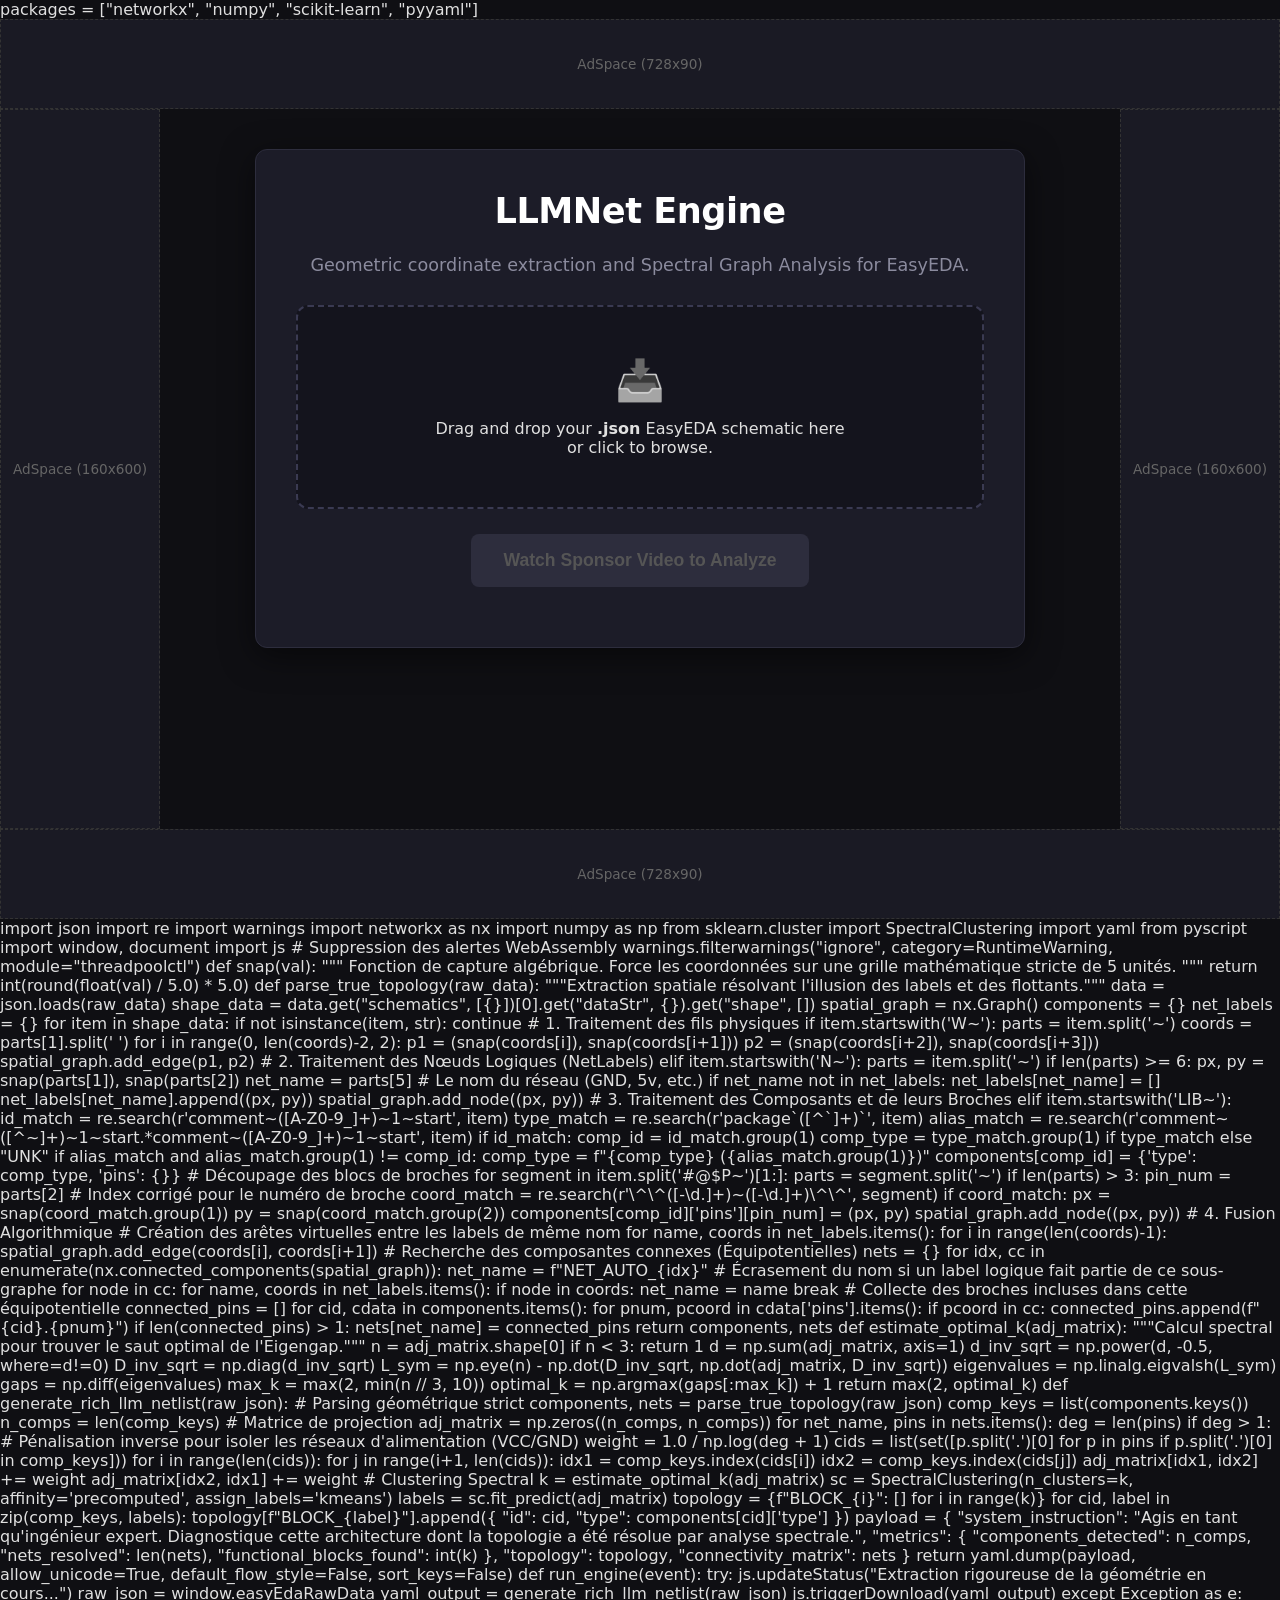
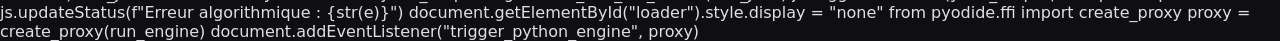
==== commit 74e37059: "Update index.html" ====
--- a/index.html
+++ b/index.html
@@ -205,205 +205,180 @@
 from pyscript import window, document
 import js
 
+# Suppression des alertes WebAssembly
 warnings.filterwarnings("ignore", category=RuntimeWarning, module="threadpoolctl")
 
-def round_coord(val):
-    """Rounds coordinates to handle floating point inaccuracies in EasyEDA exports."""
-    return round(float(val), 1)
-
-def parse_geometric_topology(raw_data):
+def snap(val):
     """
-    Highly robust geometric parser. Extracts components and mathematically
-    resolves Nets by finding connected components of wire/pin coordinates.
+    Fonction de capture algébrique.
+    Force les coordonnées sur une grille mathématique stricte de 5 unités.
     """
-    js.updateStatus("Parsing geometric coordinates...")
+    return int(round(float(val) / 5.0) * 5.0)
+
+def parse_true_topology(raw_data):
+    """Extraction spatiale résolvant l'illusion des labels et des flottants."""
     data = json.loads(raw_data)
-    try:
-        shape_data = data.get("schematics", [{}])[0].get("dataStr", {}).get("shape", [])
-    except IndexError:
-        raise ValueError("Invalid EasyEDA format structure.")
-
+    shape_data = data.get("schematics", [{}])[0].get("dataStr", {}).get("shape", [])
+    
     spatial_graph = nx.Graph()
     components = {}
     net_labels = {}
-
+    
     for item in shape_data:
-        if not isinstance(item, str):
-            continue
-            
-        # Extract Wires
+        if not isinstance(item, str): continue
+        
+        # 1. Traitement des fils physiques
         if item.startswith('W~'):
             parts = item.split('~')
-            if len(parts) > 1:
-                coords = parts[1].split(' ')
-                for i in range(0, len(coords)-2, 2):
-                    try:
-                        p1 = (round_coord(coords[i]), round_coord(coords[i+1]))
-                        p2 = (round_coord(coords[i+2]), round_coord(coords[i+3]))
-                        spatial_graph.add_edge(p1, p2)
-                    except ValueError:
-                        continue
-
-        # Extract Explicit Net Labels
+            coords = parts[1].split(' ')
+            for i in range(0, len(coords)-2, 2):
+                p1 = (snap(coords[i]), snap(coords[i+1]))
+                p2 = (snap(coords[i+2]), snap(coords[i+3]))
+                spatial_graph.add_edge(p1, p2)
+        
+        # 2. Traitement des Nœuds Logiques (NetLabels)
         elif item.startswith('N~'):
             parts = item.split('~')
             if len(parts) >= 6:
-                try:
-                    px, py = round_coord(parts[1]), round_coord(parts[2])
-                    net_name = parts[5]
-                    net_labels[(px, py)] = net_name
-                    spatial_graph.add_node((px, py))
-                except ValueError:
-                    continue
-
-        # Extract Components and Pins
+                px, py = snap(parts[1]), snap(parts[2])
+                net_name = parts[5] # Le nom du réseau (GND, 5v, etc.)
+                if net_name not in net_labels:
+                    net_labels[net_name] = []
+                net_labels[net_name].append((px, py))
+                spatial_graph.add_node((px, py))
+        
+        # 3. Traitement des Composants et de leurs Broches
         elif item.startswith('LIB~'):
             id_match = re.search(r'comment~([A-Z0-9_]+)~1~start', item)
             type_match = re.search(r'package`([^`]+)`', item)
-            name_alias = re.search(r'comment~([^~]+)~1~start.*comment~([A-Z0-9_]+)~1~start', item)
+            alias_match = re.search(r'comment~([^~]+)~1~start.*comment~([A-Z0-9_]+)~1~start', item)
             
             if id_match:
                 comp_id = id_match.group(1)
-                comp_type = type_match.group(1) if type_match else "Unknown"
-                if name_alias and name_alias.group(1) != comp_id:
-                    comp_type = f"{comp_type} ({name_alias.group(1)})"
-
+                comp_type = type_match.group(1) if type_match else "UNK"
+                if alias_match and alias_match.group(1) != comp_id:
+                    comp_type = f"{comp_type} ({alias_match.group(1)})"
+                    
                 components[comp_id] = {'type': comp_type, 'pins': {}}
-
-                # Extract pins encoded in the #@$P sequence
-                pin_segments = item.split('#@$P~')[1:]
-                for segment in pin_segments:
-                    coord_match = re.search(r'\^\^([-\d.]+)~([-\d.]+)\^\^', segment)
+                
+                # Découpage des blocs de broches
+                for segment in item.split('#@$P~')[1:]:
                     parts = segment.split('~')
-                    if len(parts) >= 4 and coord_match:
-                        pin_num = parts[3]
-                        try:
-                            px = round_coord(coord_match.group(1))
-                            py = round_coord(coord_match.group(2))
+                    if len(parts) > 3:
+                        pin_num = parts[2] # Index corrigé pour le numéro de broche
+                        coord_match = re.search(r'\^\^([-\d.]+)~([-\d.]+)\^\^', segment)
+                        if coord_match:
+                            px = snap(coord_match.group(1))
+                            py = snap(coord_match.group(2))
                             components[comp_id]['pins'][pin_num] = (px, py)
                             spatial_graph.add_node((px, py))
-                        except ValueError:
-                            continue
-
-    js.updateStatus("Resolving Kirchhoff laws via union-find algorithms...")
-    # Graph spatial resolution
+    
+    # 4. Fusion Algorithmique
+    # Création des arêtes virtuelles entre les labels de même nom
+    for name, coords in net_labels.items():
+        for i in range(len(coords)-1):
+            spatial_graph.add_edge(coords[i], coords[i+1])
+            
+    # Recherche des composantes connexes (Équipotentielles)
     nets = {}
-    for idx, connected_nodes in enumerate(nx.connected_components(spatial_graph)):
-        net_name = f"NET_{idx}"
-        
-        # Override name if a net label is present in this connected component
-        for node in connected_nodes:
-            for label_coord, label_name in net_labels.items():
-                if abs(node[0] - label_coord[0]) <= 2.0 and abs(node[1] - label_coord[1]) <= 2.0:
-                    net_name = label_name
+    for idx, cc in enumerate(nx.connected_components(spatial_graph)):
+        net_name = f"NET_AUTO_{idx}"
+        
+        # Écrasement du nom si un label logique fait partie de ce sous-graphe
+        for node in cc:
+            for name, coords in net_labels.items():
+                if node in coords:
+                    net_name = name
                     break
-
+        
+        # Collecte des broches incluses dans cette équipotentielle
         connected_pins = []
-        for comp_id, comp_data in components.items():
-            for pin_num, pin_coord in comp_data['pins'].items():
-                if pin_coord in connected_nodes:
-                    connected_pins.append(f"{comp_id}.{pin_num}")
-
-        # Only register nets connecting 2 or more pins
+        for cid, cdata in components.items():
+            for pnum, pcoord in cdata['pins'].items():
+                if pcoord in cc:
+                    connected_pins.append(f"{cid}.{pnum}")
+        
         if len(connected_pins) > 1:
             nets[net_name] = connected_pins
-
+            
     return components, nets
 
 def estimate_optimal_k(adj_matrix):
-    js.updateStatus("Calculating Normalized Laplacian Eigenvalues...")
+    """Calcul spectral pour trouver le saut optimal de l'Eigengap."""
     n = adj_matrix.shape[0]
     if n < 3: return 1
-    
     d = np.sum(adj_matrix, axis=1)
     d_inv_sqrt = np.power(d, -0.5, where=d!=0)
     D_inv_sqrt = np.diag(d_inv_sqrt)
     
     L_sym = np.eye(n) - np.dot(D_inv_sqrt, np.dot(adj_matrix, D_inv_sqrt))
     eigenvalues = np.linalg.eigvalsh(L_sym)
-    
     gaps = np.diff(eigenvalues)
-    max_k = max(2, min(n // 2, 8))
+    
+    max_k = max(2, min(n // 3, 10))
     optimal_k = np.argmax(gaps[:max_k]) + 1
     return max(2, optimal_k)
 
-def generate_llm_payload(raw_json):
-    components, nets = parse_geometric_topology(raw_json)
-    
+def generate_rich_llm_netlist(raw_json):
+    # Parsing géométrique strict
+    components, nets = parse_true_topology(raw_json)
     comp_keys = list(components.keys())
     n_comps = len(comp_keys)
     
-    if n_comps == 0:
-        raise ValueError("No valid components extracted. Check JSON format.")
-
-    js.updateStatus("Building bipartite projection matrix...")
+    # Matrice de projection
     adj_matrix = np.zeros((n_comps, n_comps))
-    
     for net_name, pins in nets.items():
-        net_degree = len(pins)
-        if net_degree > 1:
-            # Power nets (GND, VCC) get penalized logarithmically to isolate logic
-            weight = 1.0 / np.log(net_degree + 1)
-            comp_indices = []
-            for pin in pins:
-                cid = pin.split('.')[0]
-                if cid in comp_keys and cid not in comp_indices:
-                    comp_indices.append(cid)
-                    
-            for i in range(len(comp_indices)):
-                for j in range(i+1, len(comp_indices)):
-                    idx_i = comp_keys.index(comp_indices[i])
-                    idx_j = comp_keys.index(comp_indices[j])
-                    adj_matrix[idx_i, idx_j] += weight
-                    adj_matrix[idx_j, idx_i] += weight
-
+        deg = len(pins)
+        if deg > 1:
+            # Pénalisation inverse pour isoler les réseaux d'alimentation (VCC/GND)
+            weight = 1.0 / np.log(deg + 1) 
+            cids = list(set([p.split('.')[0] for p in pins if p.split('.')[0] in comp_keys]))
+            
+            for i in range(len(cids)):
+                for j in range(i+1, len(cids)):
+                    idx1 = comp_keys.index(cids[i])
+                    idx2 = comp_keys.index(cids[j])
+                    adj_matrix[idx1, idx2] += weight
+                    adj_matrix[idx2, idx1] += weight
+
+    # Clustering Spectral
     k = estimate_optimal_k(adj_matrix)
-    js.updateStatus(f"Clustering matrix into {k} functional sub-systems...")
-    
     sc = SpectralClustering(n_clusters=k, affinity='precomputed', assign_labels='kmeans')
     labels = sc.fit_predict(adj_matrix)
-    
-    functional_blocks = {f"BLOCK_{i}": [] for i in range(k)}
-    for comp_id, label in zip(comp_keys, labels):
-        comp_info = {"id": comp_id, "type": components[comp_id]['type']}
-        functional_blocks[f"BLOCK_{label}"].append(comp_info)
-
-    # Reconstruct data explicitly for LLM ingestion
+
+    topology = {f"BLOCK_{i}": [] for i in range(k)}
+    for cid, label in zip(comp_keys, labels):
+        topology[f"BLOCK_{label}"].append({
+            "id": cid, 
+            "type": components[cid]['type']
+        })
+
     payload = {
-        "_metadata": {
-            "generator": "LLMNet Semantic Engine v2.0",
-            "mathematical_model": "Spectral clustering on degree-penalized bipartite graph projection."
+        "system_instruction": "Agis en tant qu'ingénieur expert. Diagnostique cette architecture dont la topologie a été résolue par analyse spectrale.",
+        "metrics": {
+            "components_detected": n_comps,
+            "nets_resolved": len(nets),
+            "functional_blocks_found": int(k)
         },
-        "structure_explanation": (
-            "This file contains a semantic breakdown of an electronic schematic. "
-            "Instead of a raw netlist, components have been grouped into functional blocks "
-            "based on the eigenvectors of the circuit's normalized Laplacian matrix. "
-            "Global nets (GND, VCC) were mathematically penalized to reveal the true logic pathways."
-        ),
-        "circuit_metrics": {
-            "total_components": n_comps,
-            "total_nets": len(nets),
-            "calculated_optimal_blocks": int(k)
-        },
-        "functional_blocks": functional_blocks,
+        "topology": topology,
         "connectivity_matrix": nets
     }
-
     return yaml.dump(payload, allow_unicode=True, default_flow_style=False, sort_keys=False)
 
-def trigger_engine(event):
-    raw_json = window.easyEdaRawData
+def run_engine(event):
     try:
-        yaml_output = generate_llm_payload(raw_json)
+        js.updateStatus("Extraction rigoureuse de la géométrie en cours...")
+        raw_json = window.easyEdaRawData
+        yaml_output = generate_rich_llm_netlist(raw_json)
         js.triggerDownload(yaml_output)
     except Exception as e:
-        js.updateStatus(f"Critical Mathematical Failure: {str(e)}")
+        js.updateStatus(f"Erreur algorithmique : {str(e)}")
         document.getElementById("loader").style.display = "none"
 
 from pyodide.ffi import create_proxy
-proxy = create_proxy(trigger_engine)
+proxy = create_proxy(run_engine)
 document.addEventListener("trigger_python_engine", proxy)
 </py-script>
-
+    
 </body>
 </html>
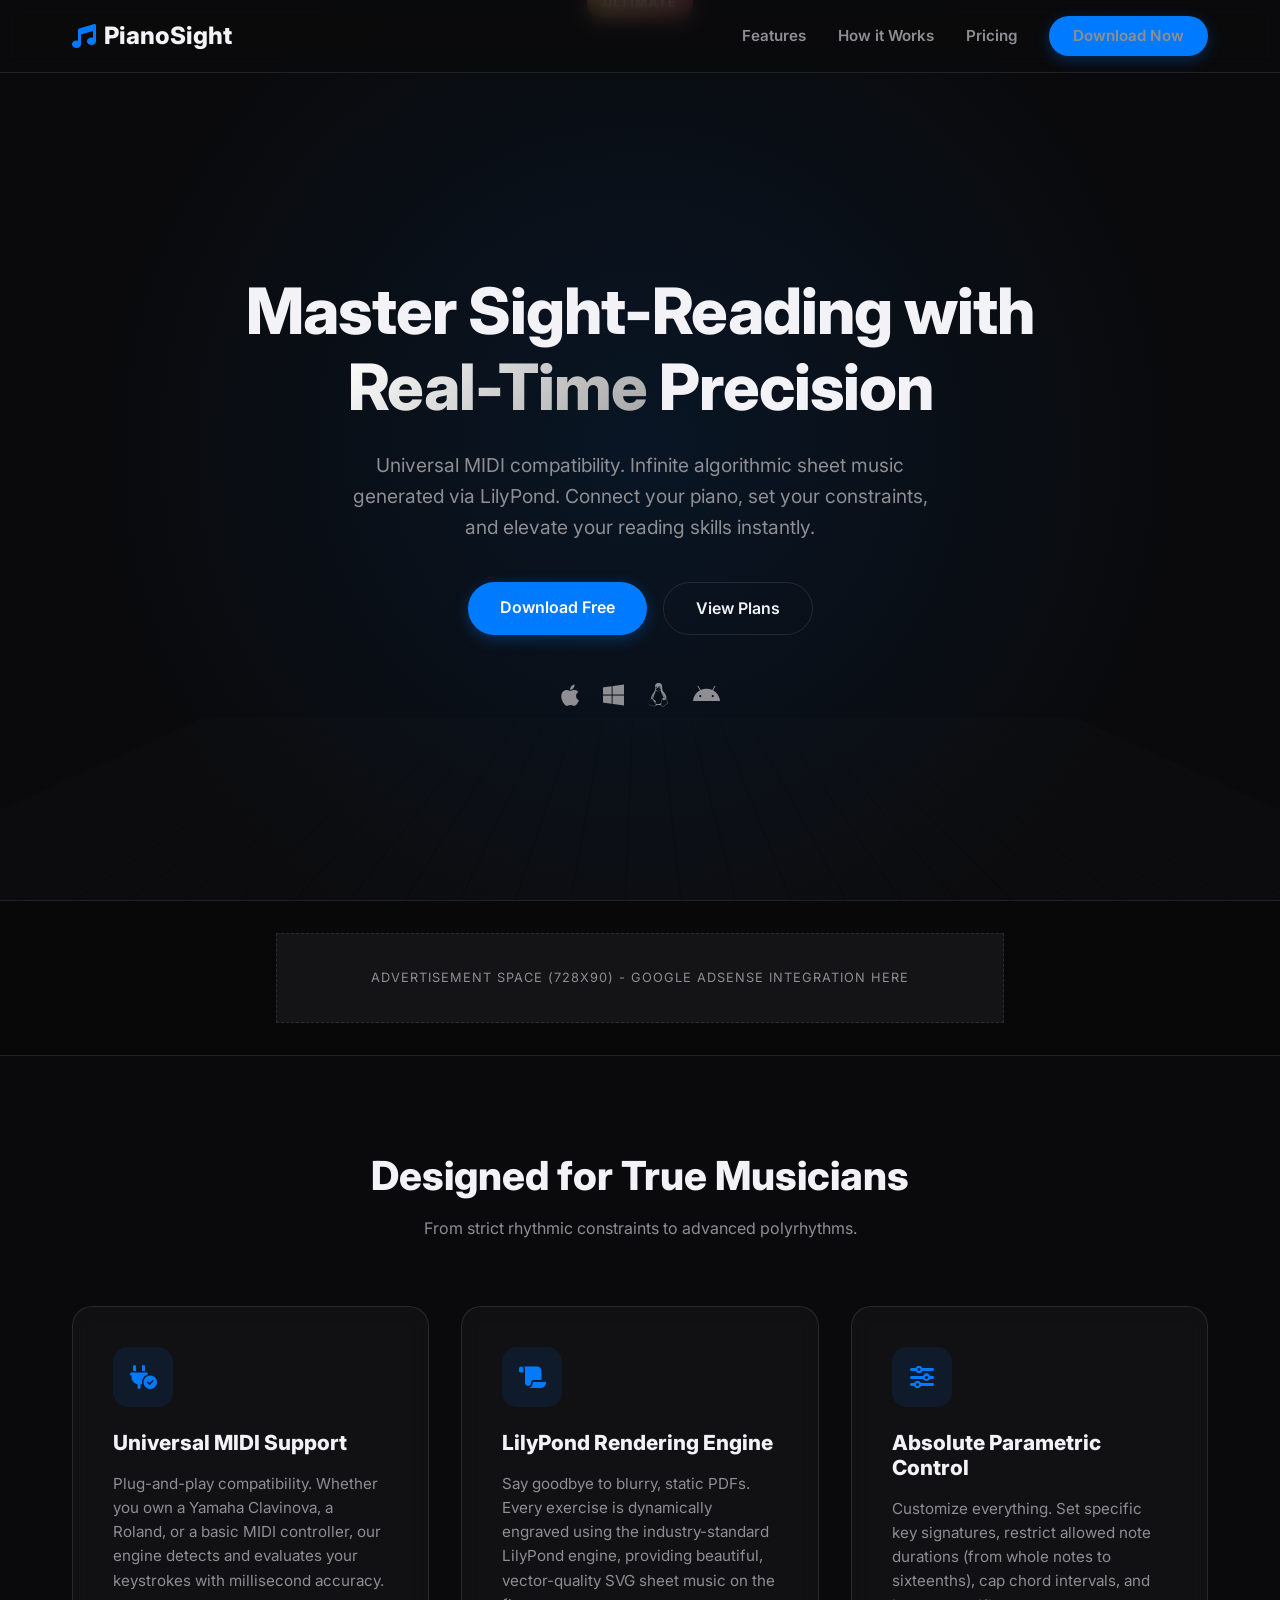
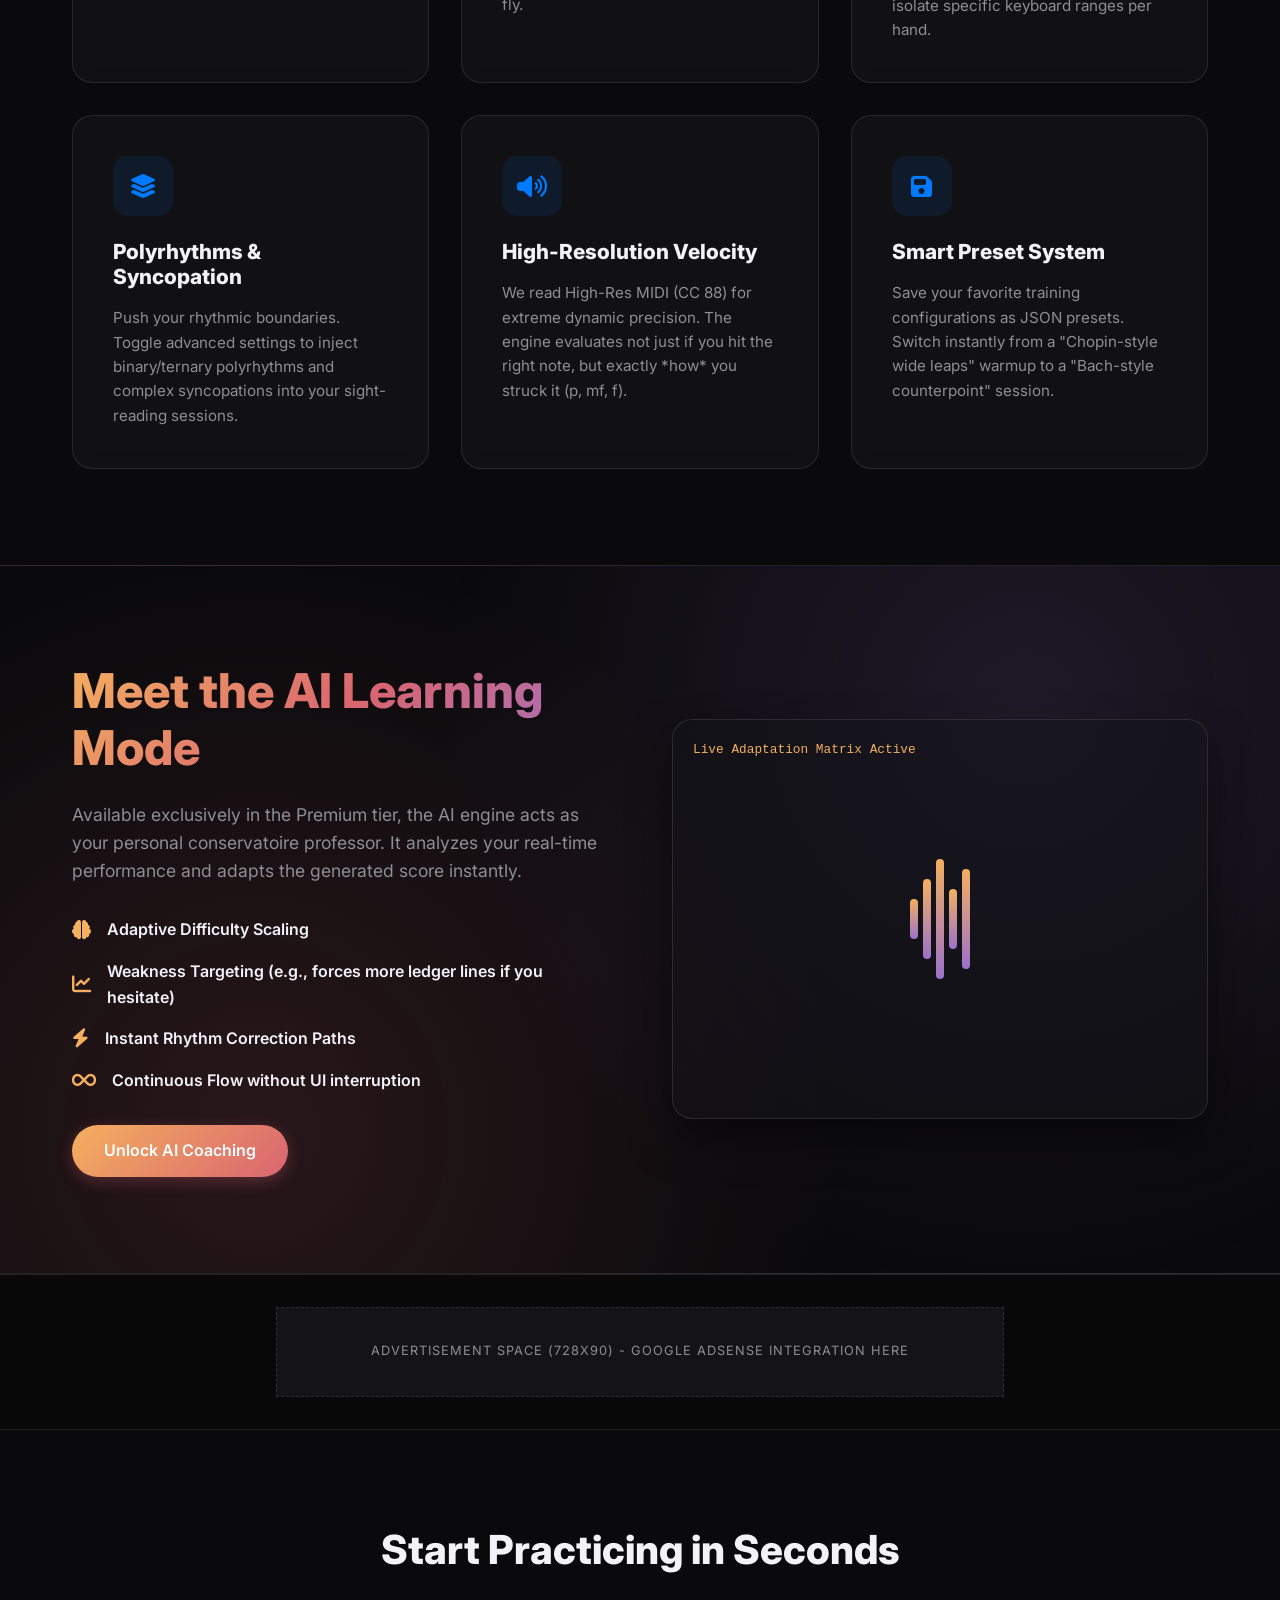
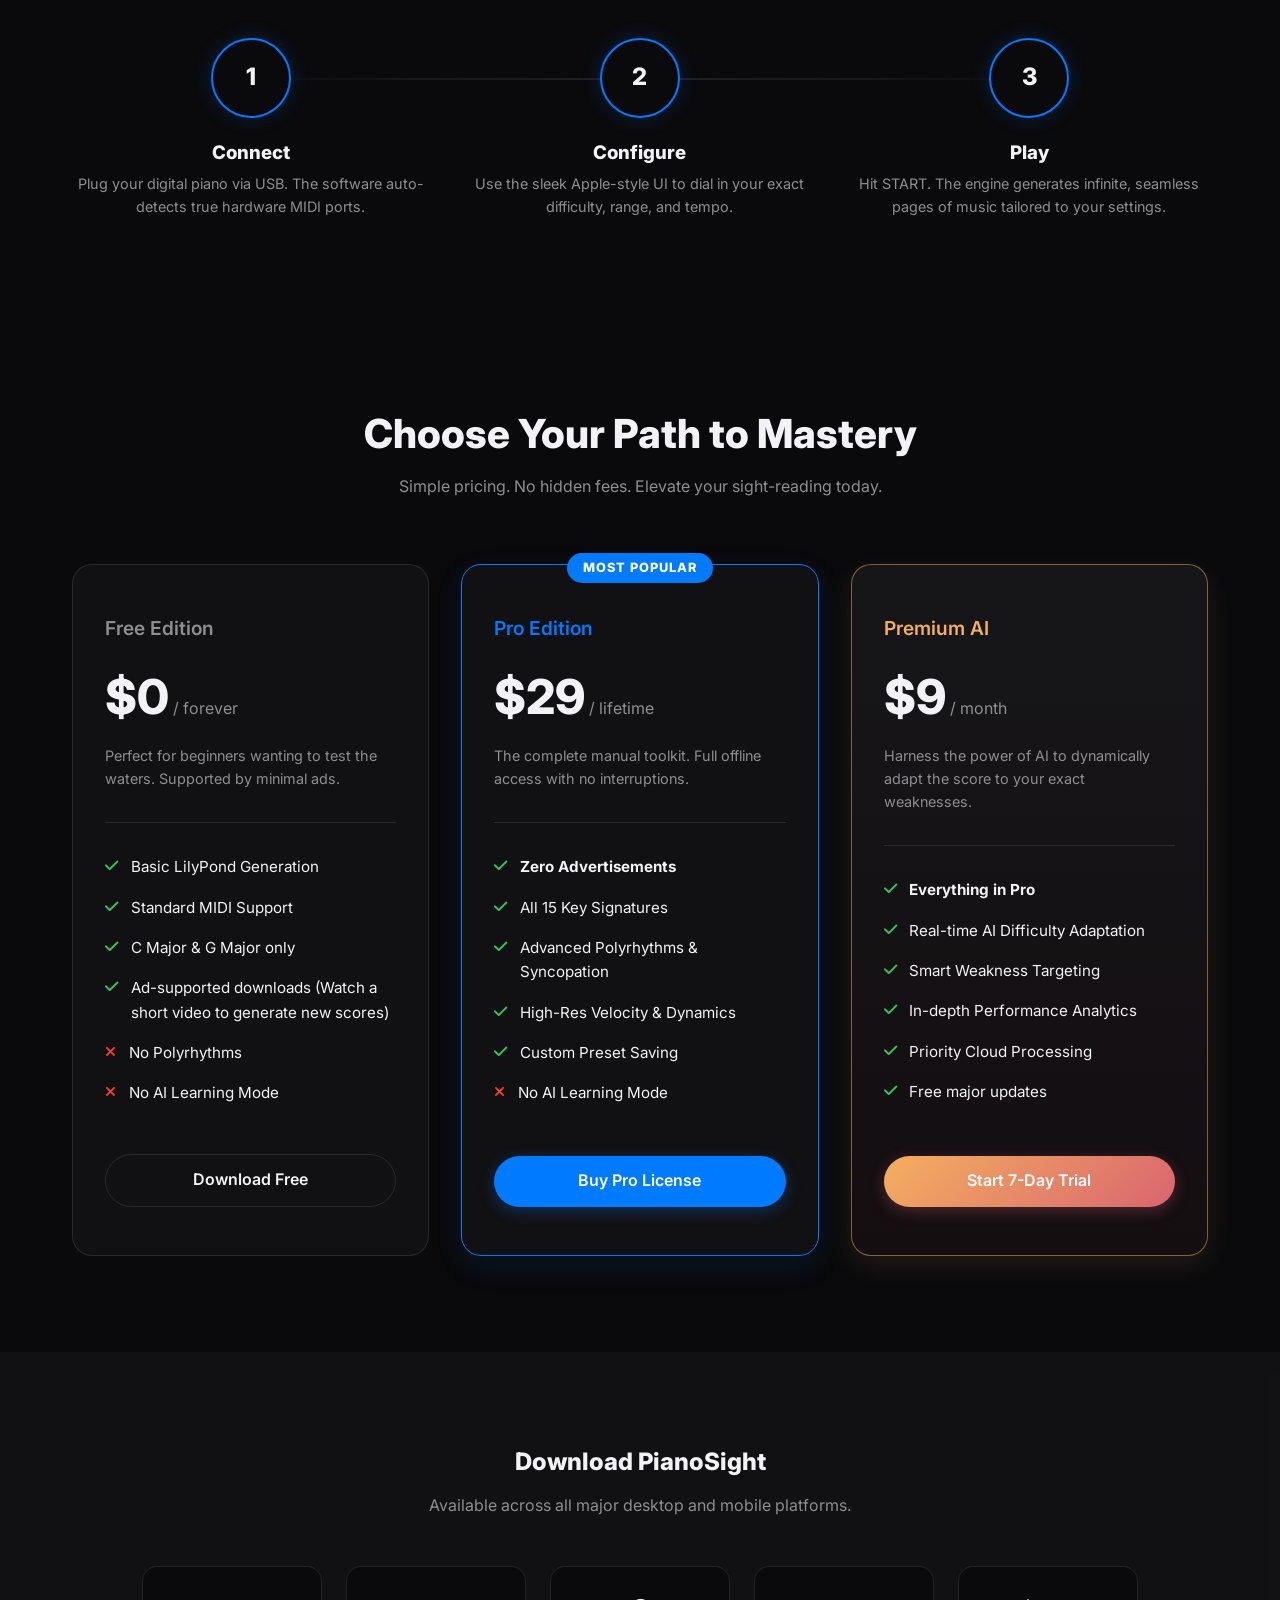
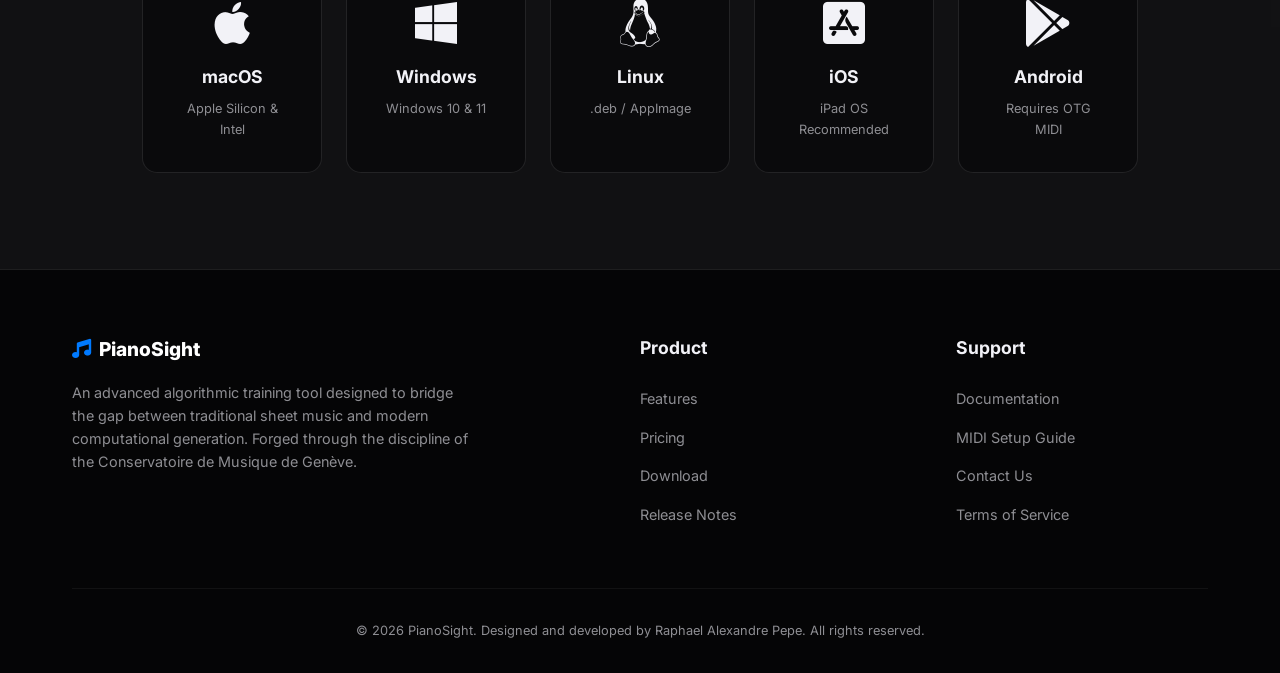
==== commit 3f02d6d8: "Update index.html" ====
--- a/index.html
+++ b/index.html
@@ -3,382 +3,1064 @@
 <head>
     <meta charset="UTF-8">
     <meta name="viewport" content="width=device-width, initial-scale=1.0">
-    <title>LLMNet - Semantic Topology Converter</title>
+    <title>Piano Sight-Reading | Master Sheet Music in Real-Time</title>
+    <meta name="description" content="The ultimate piano sight-reading software with real-time MIDI evaluation, infinite LilyPond score generation, and AI-driven coaching.">
     
-    <!-- WebAssembly Python Engine -->
-    <link rel="stylesheet" href="https://pyscript.net/releases/2024.1.1/core.css">
-    <script type="module" src="https://pyscript.net/releases/2024.1.1/core.js"></script>
-
-    <py-config>
-        packages = ["networkx", "numpy", "scikit-learn", "pyyaml"]
-    </py-config>
+    <!-- Google Fonts -->
+    <link rel="preconnect" href="https://fonts.googleapis.com">
+    <link rel="preconnect" href="https://fonts.gstatic.com" crossorigin>
+    <link href="https://fonts.googleapis.com/css2?family=Inter:wght@300;400;600;800&family=Playfair+Display:ital,wght@0,600;1,600&display=swap" rel="stylesheet">
+    
+    <!-- FontAwesome for Icons -->
+    <link rel="stylesheet" href="https://cdnjs.cloudflare.com/ajax/libs/font-awesome/6.4.0/css/all.min.css">
 
     <style>
-        body { margin: 0; font-family: 'Segoe UI', system-ui, sans-serif; background: #0f0f13; color: #e0e0e0; }
+        /* ==========================================================================
+           CSS VARIABLES & RESET
+           ========================================================================== */
+        :root {
+            --bg-dark: #0a0a0c;
+            --bg-card: rgba(255, 255, 255, 0.03);
+            --bg-card-hover: rgba(255, 255, 255, 0.08);
+            --text-main: #f2f2f7;
+            --text-muted: #8e8e93;
+            --primary-blue: #007aff;
+            --primary-blue-hover: #005bb5;
+            --accent-gold: #f4af5f;
+            --accent-gold-hover: #d99a50;
+            --border-glass: rgba(255, 255, 255, 0.1);
+            --font-sans: 'Inter', sans-serif;
+            --font-serif: 'Playfair Display', serif;
+        }
+
+        * {
+            margin: 0;
+            padding: 0;
+            box-sizing: border-box;
+        }
+
+        body {
+            font-family: var(--font-sans);
+            background-color: var(--bg-dark);
+            color: var(--text-main);
+            line-height: 1.6;
+            overflow-x: hidden;
+        }
+
+        a {
+            text-decoration: none;
+            color: inherit;
+        }
+
+        ul {
+            list-style: none;
+        }
+
+        /* ==========================================================================
+           TYPOGRAPHY & UTILITIES
+           ========================================================================== */
+        h1, h2, h3 {
+            font-weight: 800;
+            line-height: 1.2;
+        }
+
+        .text-gradient {
+            background: linear-gradient(135deg, #fff 0%, #a5a5a5 100%);
+            -webkit-background-clip: text;
+            -webkit-text-fill-color: transparent;
+        }
+
+        .text-gradient-ai {
+            background: linear-gradient(135deg, #f4af5f 0%, #d96570 50%, #9b72cb 100%);
+            -webkit-background-clip: text;
+            -webkit-text-fill-color: transparent;
+        }
+
+        .container {
+            max-width: 1200px;
+            margin: 0 auto;
+            padding: 0 2rem;
+        }
+
+        .section-padding {
+            padding: 6rem 0;
+        }
+
+        .btn {
+            display: inline-block;
+            padding: 0.8rem 2rem;
+            border-radius: 30px;
+            font-weight: 600;
+            font-size: 1rem;
+            transition: all 0.3s ease;
+            cursor: pointer;
+            border: none;
+        }
+
+        .btn-primary {
+            background-color: var(--primary-blue);
+            color: #fff;
+            box-shadow: 0 4px 15px rgba(0, 122, 255, 0.3);
+        }
+
+        .btn-primary:hover {
+            background-color: var(--primary-blue-hover);
+            transform: translateY(-2px);
+            box-shadow: 0 6px 20px rgba(0, 122, 255, 0.4);
+        }
+
+        .btn-premium {
+            background: linear-gradient(135deg, #f4af5f 0%, #d96570 100%);
+            color: #fff;
+            box-shadow: 0 4px 15px rgba(217, 101, 112, 0.3);
+        }
+
+        .btn-premium:hover {
+            filter: brightness(1.1);
+            transform: translateY(-2px);
+            box-shadow: 0 6px 20px rgba(217, 101, 112, 0.4);
+        }
+
+        .btn-outline {
+            background-color: transparent;
+            border: 1px solid var(--border-glass);
+            color: var(--text-main);
+        }
+
+        .btn-outline:hover {
+            background-color: var(--bg-card-hover);
+        }
+
+        /* ==========================================================================
+           NAVIGATION
+           ========================================================================== */
+        nav {
+            position: fixed;
+            top: 0;
+            width: 100%;
+            padding: 1rem 0;
+            background: rgba(10, 10, 12, 0.8);
+            backdrop-filter: blur(10px);
+            -webkit-backdrop-filter: blur(10px);
+            border-bottom: 1px solid var(--border-glass);
+            z-index: 1000;
+            transition: all 0.3s ease;
+        }
+
+        .nav-container {
+            display: flex;
+            justify-content: space-between;
+            align-items: center;
+        }
+
+        .logo {
+            font-size: 1.5rem;
+            font-weight: 800;
+            display: flex;
+            align-items: center;
+            gap: 0.5rem;
+        }
+
+        .logo i {
+            color: var(--primary-blue);
+        }
+
+        .nav-links {
+            display: flex;
+            gap: 2rem;
+            align-items: center;
+        }
+
+        .nav-links a {
+            font-size: 0.95rem;
+            font-weight: 600;
+            color: var(--text-muted);
+            transition: color 0.3s ease;
+        }
+
+        .nav-links a:hover {
+            color: var(--text-main);
+        }
+
+        /* ==========================================================================
+           HERO SECTION
+           ========================================================================== */
+        .hero {
+            min-height: 100vh;
+            display: flex;
+            align-items: center;
+            position: relative;
+            padding-top: 80px;
+            overflow: hidden;
+        }
+
+        /* Abstract Piano Background using CSS */
+        .hero-bg {
+            position: absolute;
+            top: 0;
+            left: 0;
+            width: 100%;
+            height: 100%;
+            z-index: -1;
+            background: radial-gradient(circle at 50% 50%, rgba(0, 122, 255, 0.1) 0%, rgba(10, 10, 12, 1) 70%);
+        }
+
+        .hero-bg::after {
+            content: '';
+            position: absolute;
+            bottom: -20%;
+            left: 0;
+            width: 100%;
+            height: 60%;
+            background: repeating-linear-gradient(
+                90deg,
+                rgba(255,255,255,0.02) 0px,
+                rgba(255,255,255,0.02) 40px,
+                transparent 40px,
+                transparent 42px
+            );
+            transform: perspective(500px) rotateX(60deg);
+            opacity: 0.3;
+        }
+
+        .hero-content {
+            max-width: 800px;
+            text-align: center;
+            margin: 0 auto;
+        }
+
+        .hero h1 {
+            font-size: clamp(3rem, 5vw, 4.5rem);
+            margin-bottom: 1.5rem;
+            letter-spacing: -1px;
+        }
+
+        .hero p {
+            font-size: 1.2rem;
+            color: var(--text-muted);
+            margin-bottom: 2.5rem;
+            max-width: 600px;
+            margin-left: auto;
+            margin-right: auto;
+        }
+
+        .hero-cta {
+            display: flex;
+            gap: 1rem;
+            justify-content: center;
+            margin-bottom: 3rem;
+        }
+
+        .platform-icons {
+            display: flex;
+            gap: 1.5rem;
+            justify-content: center;
+            color: var(--text-muted);
+            font-size: 1.5rem;
+        }
+
+        .platform-icons i:hover {
+            color: var(--text-main);
+            transition: color 0.3s ease;
+        }
+
+        /* ==========================================================================
+           AD BANNERS (Strategic Placement)
+           ========================================================================== */
+        .ad-banner-container {
+            width: 100%;
+            display: flex;
+            justify-content: center;
+            padding: 2rem 0;
+            background-color: rgba(0,0,0,0.2);
+            border-top: 1px solid var(--border-glass);
+            border-bottom: 1px solid var(--border-glass);
+        }
+
+        .ad-placeholder {
+            width: 728px;
+            height: 90px;
+            background-color: rgba(255, 255, 255, 0.05);
+            border: 1px dashed var(--border-glass);
+            display: flex;
+            align-items: center;
+            justify-content: center;
+            color: var(--text-muted);
+            font-size: 0.8rem;
+            letter-spacing: 1px;
+            text-transform: uppercase;
+        }
+
+        /* ==========================================================================
+           FEATURES SECTION
+           ========================================================================== */
+        .section-header {
+            text-align: center;
+            margin-bottom: 4rem;
+        }
+
+        .section-header h2 {
+            font-size: 2.5rem;
+            margin-bottom: 1rem;
+        }
+
+        .features-grid {
+            display: grid;
+            grid-template-columns: repeat(auto-fit, minmax(300px, 1fr));
+            gap: 2rem;
+        }
+
+        .feature-card {
+            background: var(--bg-card);
+            border: 1px solid var(--border-glass);
+            padding: 2.5rem;
+            border-radius: 20px;
+            transition: transform 0.3s ease, background 0.3s ease;
+            backdrop-filter: blur(10px);
+        }
+
+        .feature-card:hover {
+            transform: translateY(-5px);
+            background: var(--bg-card-hover);
+        }
+
+        .feature-icon {
+            width: 60px;
+            height: 60px;
+            background: rgba(0, 122, 255, 0.1);
+            border-radius: 15px;
+            display: flex;
+            align-items: center;
+            justify-content: center;
+            font-size: 1.5rem;
+            color: var(--primary-blue);
+            margin-bottom: 1.5rem;
+        }
+
+        .feature-card h3 {
+            font-size: 1.3rem;
+            margin-bottom: 1rem;
+        }
+
+        .feature-card p {
+            color: var(--text-muted);
+            font-size: 0.95rem;
+        }
+
+        /* ==========================================================================
+           AI PREMIUM HIGHLIGHT SECTION
+           ========================================================================== */
+        .ai-section {
+            background: radial-gradient(circle at 80% 20%, rgba(155, 114, 203, 0.15) 0%, transparent 50%),
+                        radial-gradient(circle at 20% 80%, rgba(217, 101, 112, 0.15) 0%, transparent 50%);
+            border-top: 1px solid var(--border-glass);
+            border-bottom: 1px solid var(--border-glass);
+            position: relative;
+        }
+
+        .ai-container {
+            display: flex;
+            align-items: center;
+            gap: 4rem;
+        }
+
+        .ai-content {
+            flex: 1;
+        }
+
+        .ai-content h2 {
+            font-size: 3rem;
+            margin-bottom: 1.5rem;
+        }
+
+        .ai-content p {
+            font-size: 1.1rem;
+            color: var(--text-muted);
+            margin-bottom: 2rem;
+        }
+
+        .ai-features-list li {
+            margin-bottom: 1rem;
+            display: flex;
+            align-items: center;
+            gap: 1rem;
+            font-weight: 600;
+        }
+
+        .ai-features-list i {
+            color: var(--accent-gold);
+            font-size: 1.2rem;
+        }
+
+        .ai-visual {
+            flex: 1;
+            position: relative;
+        }
+
+        .ai-visual-box {
+            width: 100%;
+            height: 400px;
+            background: rgba(20, 20, 25, 0.6);
+            border: 1px solid rgba(255, 255, 255, 0.1);
+            border-radius: 20px;
+            box-shadow: 0 20px 40px rgba(0,0,0,0.5);
+            display: flex;
+            align-items: center;
+            justify-content: center;
+            overflow: hidden;
+            position: relative;
+        }
         
-        /* Spatial Monetization Grid */
-        .layout-grid {
+        /* Pseudo-UI for AI visual */
+        .ai-visual-box::before {
+            content: 'Live Adaptation Matrix Active';
+            position: absolute;
+            top: 20px;
+            left: 20px;
+            font-family: monospace;
+            color: var(--accent-gold);
+            font-size: 0.8rem;
+        }
+
+        .waveform {
+            display: flex;
+            gap: 5px;
+            align-items: center;
+        }
+
+        .wave-bar {
+            width: 8px;
+            background: linear-gradient(180deg, #f4af5f, #9b72cb);
+            border-radius: 4px;
+            animation: pulse 1.5s infinite ease-in-out;
+        }
+
+        .wave-bar:nth-child(1) { height: 40px; animation-delay: 0.1s; }
+        .wave-bar:nth-child(2) { height: 80px; animation-delay: 0.2s; }
+        .wave-bar:nth-child(3) { height: 120px; animation-delay: 0.3s; }
+        .wave-bar:nth-child(4) { height: 60px; animation-delay: 0.4s; }
+        .wave-bar:nth-child(5) { height: 100px; animation-delay: 0.5s; }
+
+        @keyframes pulse {
+            0%, 100% { transform: scaleY(0.5); opacity: 0.5; }
+            50% { transform: scaleY(1); opacity: 1; }
+        }
+
+        /* ==========================================================================
+           HOW IT WORKS
+           ========================================================================== */
+        .steps-container {
+            display: flex;
+            justify-content: space-between;
+            gap: 2rem;
+            position: relative;
+        }
+
+        .steps-container::before {
+            content: '';
+            position: absolute;
+            top: 40px;
+            left: 10%;
+            right: 10%;
+            height: 2px;
+            background: linear-gradient(90deg, transparent, var(--border-glass), transparent);
+            z-index: 0;
+        }
+
+        .step {
+            flex: 1;
+            text-align: center;
+            position: relative;
+            z-index: 1;
+        }
+
+        .step-number {
+            width: 80px;
+            height: 80px;
+            background: var(--bg-dark);
+            border: 2px solid var(--primary-blue);
+            border-radius: 50%;
+            display: flex;
+            align-items: center;
+            justify-content: center;
+            font-size: 1.5rem;
+            font-weight: 800;
+            margin: 0 auto 1.5rem;
+            box-shadow: 0 0 20px rgba(0, 122, 255, 0.2);
+        }
+
+        .step h3 {
+            margin-bottom: 0.5rem;
+        }
+
+        .step p {
+            color: var(--text-muted);
+            font-size: 0.9rem;
+        }
+
+        /* ==========================================================================
+           PRICING SECTION
+           ========================================================================== */
+        .pricing-grid {
             display: grid;
-            grid-template-areas:
-                "ad-top ad-top ad-top"
-                "ad-left content ad-right"
-                "ad-bottom ad-bottom ad-bottom";
-            grid-template-columns: 160px 1fr 160px;
-            grid-template-rows: 90px minmax(calc(100vh - 180px), auto) 90px;
-            min-height: 100vh;
-        }
-
-        .ad-space { background-color: #1a1a24; border: 1px dashed #333; display: flex; align-items: center; justify-content: center; color: #666; font-size: 0.85em; text-align: center; }
-        .ad-top { grid-area: ad-top; } .ad-bottom { grid-area: ad-bottom; }
-        .ad-left { grid-area: ad-left; } .ad-right { grid-area: ad-right; }
-
-        /* Main Interface */
-        .content { grid-area: content; padding: 40px; max-width: 850px; margin: 0 auto; width: 100%; box-sizing: border-box; }
-        .card { background: #1c1c28; padding: 40px; border-radius: 12px; box-shadow: 0 8px 32px rgba(0,0,0,0.5); text-align: center; border: 1px solid #2d2d3d; }
-        h1 { margin-top: 0; color: #ffffff; font-size: 2.2em; letter-spacing: -0.5px; }
-        p.subtitle { color: #8b8b9e; font-size: 1.1em; margin-bottom: 30px; }
+            grid-template-columns: repeat(auto-fit, minmax(300px, 1fr));
+            gap: 2rem;
+            margin-top: 3rem;
+        }
+
+        .pricing-card {
+            background: var(--bg-card);
+            border: 1px solid var(--border-glass);
+            border-radius: 20px;
+            padding: 3rem 2rem;
+            display: flex;
+            flex-direction: column;
+            transition: transform 0.3s ease;
+        }
+
+        .pricing-card:hover {
+            transform: translateY(-10px);
+        }
+
+        .pricing-card.popular {
+            border-color: var(--primary-blue);
+            box-shadow: 0 10px 30px rgba(0, 122, 255, 0.1);
+            position: relative;
+        }
         
-        /* Drag & Drop Zone */
-        .drop-zone {
-            border: 2px dashed #3a3a52;
-            border-radius: 12px;
-            padding: 50px 20px;
-            background: #14141d;
+        .pricing-card.ai-tier {
+            background: linear-gradient(180deg, rgba(255,255,255,0.05) 0%, rgba(217, 101, 112, 0.05) 100%);
+            border-color: rgba(244, 175, 95, 0.5);
+            box-shadow: 0 10px 30px rgba(244, 175, 95, 0.1);
+        }
+
+        .badge-popular {
+            position: absolute;
+            top: -12px;
+            left: 50%;
+            transform: translateX(-50%);
+            background: var(--primary-blue);
+            color: #fff;
+            padding: 0.3rem 1rem;
+            border-radius: 20px;
+            font-size: 0.8rem;
+            font-weight: 800;
+            letter-spacing: 1px;
+            text-transform: uppercase;
+        }
+
+        .badge-ai {
+            position: absolute;
+            top: -12px;
+            left: 50%;
+            transform: translateX(-50%);
+            background: linear-gradient(90deg, #f4af5f, #d96570);
+            color: #fff;
+            padding: 0.3rem 1rem;
+            border-radius: 20px;
+            font-size: 0.8rem;
+            font-weight: 800;
+            letter-spacing: 1px;
+            text-transform: uppercase;
+        }
+
+        .tier-name {
+            font-size: 1.2rem;
+            font-weight: 600;
+            margin-bottom: 1rem;
+            color: var(--text-muted);
+        }
+
+        .ai-tier .tier-name {
+            color: var(--accent-gold);
+        }
+
+        .tier-price {
+            font-size: 3rem;
+            font-weight: 800;
+            margin-bottom: 0.5rem;
+        }
+
+        .tier-price span {
+            font-size: 1rem;
+            color: var(--text-muted);
+            font-weight: 400;
+        }
+
+        .tier-desc {
+            color: var(--text-muted);
+            font-size: 0.9rem;
+            margin-bottom: 2rem;
+            padding-bottom: 2rem;
+            border-bottom: 1px solid var(--border-glass);
+        }
+
+        .feature-list {
+            flex: 1;
+            margin-bottom: 2rem;
+        }
+
+        .feature-list li {
+            margin-bottom: 1rem;
+            display: flex;
+            align-items: flex-start;
+            gap: 0.8rem;
+            font-size: 0.95rem;
+        }
+
+        .feature-list i {
+            margin-top: 3px;
+            color: #34c759;
+        }
+
+        .feature-list .fa-times {
+            color: #ff3b30;
+        }
+
+        .pricing-card .btn {
+            width: 100%;
+            text-align: center;
+        }
+
+        /* ==========================================================================
+           DOWNLOAD SECTION
+           ========================================================================== */
+        .download-section {
+            background-color: var(--bg-card);
+            text-align: center;
+        }
+
+        .os-grid {
+            display: flex;
+            justify-content: center;
+            flex-wrap: wrap;
+            gap: 1.5rem;
+            margin-top: 3rem;
+        }
+
+        .os-card {
+            background: var(--bg-dark);
+            border: 1px solid var(--border-glass);
+            padding: 2rem;
+            border-radius: 15px;
+            width: 180px;
+            transition: all 0.3s ease;
             cursor: pointer;
-            transition: all 0.3s ease;
-            position: relative;
-        }
-        .drop-zone.dragover { background: #1a2a3a; border-color: #3b82f6; transform: scale(1.02); }
-        .drop-zone input[type="file"] { display: none; }
-        .drop-zone-icon { font-size: 40px; margin-bottom: 15px; filter: grayscale(1); }
-        
-        button { background: #3b82f6; color: white; border: none; padding: 16px 32px; border-radius: 8px; cursor: pointer; font-weight: bold; font-size: 1.1em; margin-top: 25px; transition: 0.2s; }
-        button:disabled { background: #2d2d3d; color: #555; cursor: not-allowed; }
-        button:not(:disabled):hover { background: #2563eb; transform: translateY(-2px); box-shadow: 0 4px 12px rgba(59, 130, 246, 0.4); }
-        
-        #status-text { margin-top: 20px; font-weight: 600; color: #8b8b9e; font-family: monospace; }
-        .loader { border: 3px solid #2d2d3d; border-top: 3px solid #3b82f6; border-radius: 50%; width: 24px; height: 24px; animation: spin 1s linear infinite; margin: 20px auto; display: none; }
-        @keyframes spin { 0% { transform: rotate(0deg); } 100% { transform: rotate(360deg); } }
-
-        /* Video Ad Modal */
-        #ad-modal { display: none; position: fixed; top:0; left:0; width:100%; height:100%; background: rgba(0,0,0,0.95); justify-content: center; align-items: center; flex-direction: column; z-index: 1000; }
-        .ad-container { background: #14141d; border-radius: 12px; overflow: hidden; max-width: 600px; width: 90%; text-align: center; color: white; padding: 30px; border: 1px solid #333; }
-        video { width: 100%; border-radius: 8px; background: #000; margin-top: 20px; outline: none; }
-        .ad-skip-text { margin-top: 20px; color: #8b8b9e; font-size: 0.9em; }
+        }
+
+        .os-card:hover {
+            border-color: var(--primary-blue);
+            background: rgba(0, 122, 255, 0.05);
+        }
+
+        .os-card i {
+            font-size: 3rem;
+            margin-bottom: 1rem;
+            color: var(--text-main);
+        }
+
+        .os-card h4 {
+            font-size: 1.1rem;
+            margin-bottom: 0.5rem;
+        }
+
+        .os-card p {
+            font-size: 0.8rem;
+            color: var(--text-muted);
+        }
+
+        /* ==========================================================================
+           FOOTER
+           ========================================================================== */
+        footer {
+            background-color: #050506;
+            padding: 4rem 0 2rem;
+            border-top: 1px solid var(--border-glass);
+        }
+
+        .footer-grid {
+            display: grid;
+            grid-template-columns: 2fr 1fr 1fr;
+            gap: 4rem;
+            margin-bottom: 3rem;
+        }
+
+        .footer-about p {
+            color: var(--text-muted);
+            font-size: 0.9rem;
+            margin-top: 1rem;
+            max-width: 400px;
+        }
+
+        .footer-links h4 {
+            margin-bottom: 1.5rem;
+            font-size: 1.1rem;
+        }
+
+        .footer-links ul li {
+            margin-bottom: 0.8rem;
+        }
+
+        .footer-links a {
+            color: var(--text-muted);
+            font-size: 0.9rem;
+            transition: color 0.3s ease;
+        }
+
+        .footer-links a:hover {
+            color: var(--primary-blue);
+        }
+
+        .footer-bottom {
+            text-align: center;
+            padding-top: 2rem;
+            border-top: 1px solid rgba(255, 255, 255, 0.05);
+            color: var(--text-muted);
+            font-size: 0.8rem;
+        }
+
+        /* ==========================================================================
+           RESPONSIVE DESIGN
+           ========================================================================== */
+        @media (max-width: 900px) {
+            .ai-container, .footer-grid {
+                flex-direction: column;
+                grid-template-columns: 1fr;
+                gap: 2rem;
+            }
+            .nav-links {
+                display: none; /* In a full app, add a hamburger menu */
+            }
+            .steps-container {
+                flex-direction: column;
+            }
+            .steps-container::before {
+                display: none;
+            }
+        }
     </style>
 </head>
 <body>
 
-<div class="layout-grid">
-    <div class="ad-space ad-top">AdSpace (728x90)</div>
-    <div class="ad-space ad-left">AdSpace (160x600)</div>
-    
-    <div class="content">
-        <div class="card">
-            <h1>LLMNet Engine</h1>
-            <p class="subtitle">Geometric coordinate extraction and Spectral Graph Analysis for EasyEDA.</p>
-            
-            <div class="drop-zone" id="drop-zone">
-                <div class="drop-zone-icon">📥</div>
-                <div id="drop-text">Drag and drop your <b>.json</b> EasyEDA schematic here<br>or click to browse.</div>
-                <input type="file" id="file-upload" accept=".json">
-            </div>
-
-            <button id="process-btn" disabled>Watch Sponsor Video to Analyze</button>
-            
-            <div id="loader" class="loader"></div>
-            <div id="status-text"></div>
+    <!-- NAVIGATION -->
+    <nav id="navbar">
+        <div class="container nav-container">
+            <a href="#" class="logo">
+                <i class="fa-solid fa-music"></i> PianoSight
+            </a>
+            <div class="nav-links">
+                <a href="#features">Features</a>
+                <a href="#how-it-works">How it Works</a>
+                <a href="#pricing">Pricing</a>
+                <a href="#download" class="btn btn-primary" style="padding: 0.5rem 1.5rem;">Download Now</a>
+            </div>
+        </div>
+    </nav>
+
+    <!-- HERO SECTION -->
+    <section class="hero">
+        <div class="hero-bg"></div>
+        <div class="container">
+            <div class="hero-content">
+                <h1>Master Sight-Reading with <span class="text-gradient">Real-Time</span> Precision</h1>
+                <p>Universal MIDI compatibility. Infinite algorithmic sheet music generated via LilyPond. Connect your piano, set your constraints, and elevate your reading skills instantly.</p>
+                <div class="hero-cta">
+                    <a href="#download" class="btn btn-primary">Download Free</a>
+                    <a href="#pricing" class="btn btn-outline">View Plans</a>
+                </div>
+                <div class="platform-icons">
+                    <i class="fa-brands fa-apple" title="macOS & iOS"></i>
+                    <i class="fa-brands fa-windows" title="Windows"></i>
+                    <i class="fa-brands fa-linux" title="Linux"></i>
+                    <i class="fa-brands fa-android" title="Android"></i>
+                </div>
+            </div>
+        </div>
+    </section>
+
+    <!-- AD BANNER 1 -->
+    <div class="ad-banner-container">
+        <div class="ad-placeholder">
+            Advertisement Space (728x90) - Google AdSense integration here
         </div>
     </div>
 
-    <div class="ad-space ad-right">AdSpace (160x600)</div>
-    <div class="ad-space ad-bottom">AdSpace (728x90)</div>
-</div>
-
-<div id="ad-modal">
-    <div class="ad-container">
-        <h3>Serverless Computing Sponsor</h3>
-        <p>The mathematical processing is executed on your local CPU. Please watch this sponsor message to unlock the algorithm.</p>
-        <video id="ad-video" controls muted>
-            <source src="https://www.w3schools.com/html/mov_bbb.mp4" type="video/mp4">
-        </video>
-        <div class="ad-skip-text" id="ad-skip-text">Analysis will begin automatically upon completion.</div>
+    <!-- FEATURES SECTION -->
+    <section id="features" class="section-padding">
+        <div class="container">
+            <div class="section-header">
+                <h2>Designed for True Musicians</h2>
+                <p style="color: var(--text-muted);">From strict rhythmic constraints to advanced polyrhythms.</p>
+            </div>
+            <div class="features-grid">
+                <div class="feature-card">
+                    <div class="feature-icon">
+                        <i class="fa-solid fa-plug-circle-check"></i>
+                    </div>
+                    <h3>Universal MIDI Support</h3>
+                    <p>Plug-and-play compatibility. Whether you own a Yamaha Clavinova, a Roland, or a basic MIDI controller, our engine detects and evaluates your keystrokes with millisecond accuracy.</p>
+                </div>
+                <div class="feature-card">
+                    <div class="feature-icon">
+                        <i class="fa-solid fa-scroll"></i>
+                    </div>
+                    <h3>LilyPond Rendering Engine</h3>
+                    <p>Say goodbye to blurry, static PDFs. Every exercise is dynamically engraved using the industry-standard LilyPond engine, providing beautiful, vector-quality SVG sheet music on the fly.</p>
+                </div>
+                <div class="feature-card">
+                    <div class="feature-icon">
+                        <i class="fa-solid fa-sliders"></i>
+                    </div>
+                    <h3>Absolute Parametric Control</h3>
+                    <p>Customize everything. Set specific key signatures, restrict allowed note durations (from whole notes to sixteenths), cap chord intervals, and isolate specific keyboard ranges per hand.</p>
+                </div>
+                <div class="feature-card">
+                    <div class="feature-icon">
+                        <i class="fa-solid fa-layer-group"></i>
+                    </div>
+                    <h3>Polyrhythms & Syncopation</h3>
+                    <p>Push your rhythmic boundaries. Toggle advanced settings to inject binary/ternary polyrhythms and complex syncopations into your sight-reading sessions.</p>
+                </div>
+                <div class="feature-card">
+                    <div class="feature-icon">
+                        <i class="fa-solid fa-volume-high"></i>
+                    </div>
+                    <h3>High-Resolution Velocity</h3>
+                    <p>We read High-Res MIDI (CC 88) for extreme dynamic precision. The engine evaluates not just if you hit the right note, but exactly *how* you struck it (p, mf, f).</p>
+                </div>
+                <div class="feature-card">
+                    <div class="feature-icon">
+                        <i class="fa-solid fa-floppy-disk"></i>
+                    </div>
+                    <h3>Smart Preset System</h3>
+                    <p>Save your favorite training configurations as JSON presets. Switch instantly from a "Chopin-style wide leaps" warmup to a "Bach-style counterpoint" session.</p>
+                </div>
+            </div>
+        </div>
+    </section>
+
+    <!-- AI PREMIUM SECTION -->
+    <section class="ai-section section-padding">
+        <div class="container ai-container">
+            <div class="ai-content">
+                <h2 class="text-gradient-ai">Meet the AI Learning Mode</h2>
+                <p>Available exclusively in the Premium tier, the AI engine acts as your personal conservatoire professor. It analyzes your real-time performance and adapts the generated score instantly.</p>
+                <ul class="ai-features-list">
+                    <li><i class="fa-solid fa-brain"></i> Adaptive Difficulty Scaling</li>
+                    <li><i class="fa-solid fa-chart-line"></i> Weakness Targeting (e.g., forces more ledger lines if you hesitate)</li>
+                    <li><i class="fa-solid fa-bolt"></i> Instant Rhythm Correction Paths</li>
+                    <li><i class="fa-solid fa-infinity"></i> Continuous Flow without UI interruption</li>
+                </ul>
+                <a href="#pricing" class="btn btn-premium" style="margin-top: 1rem;">Unlock AI Coaching</a>
+            </div>
+            <div class="ai-visual">
+                <div class="ai-visual-box">
+                    <div class="waveform">
+                        <div class="wave-bar"></div>
+                        <div class="wave-bar"></div>
+                        <div class="wave-bar"></div>
+                        <div class="wave-bar"></div>
+                        <div class="wave-bar"></div>
+                    </div>
+                </div>
+            </div>
+        </div>
+    </section>
+
+    <!-- AD BANNER 2 -->
+    <div class="ad-banner-container">
+        <div class="ad-placeholder">
+            Advertisement Space (728x90) - Google AdSense integration here
+        </div>
     </div>
-</div>
-
-<script>
-    // 1. Drag & Drop Logic
-    const dropZone = document.getElementById('drop-zone');
-    const fileInput = document.getElementById('file-upload');
-    const dropText = document.getElementById('drop-text');
-    const processBtn = document.getElementById('process-btn');
-    const statusText = document.getElementById('status-text');
-
-    dropZone.addEventListener('click', () => fileInput.click());
-
-    ['dragover', 'dragenter'].forEach(evt => {
-        dropZone.addEventListener(evt, (e) => {
-            e.preventDefault();
-            dropZone.classList.add('dragover');
+
+    <!-- HOW IT WORKS -->
+    <section id="how-it-works" class="section-padding">
+        <div class="container">
+            <div class="section-header">
+                <h2>Start Practicing in Seconds</h2>
+            </div>
+            <div class="steps-container">
+                <div class="step">
+                    <div class="step-number">1</div>
+                    <h3>Connect</h3>
+                    <p>Plug your digital piano via USB. The software auto-detects true hardware MIDI ports.</p>
+                </div>
+                <div class="step">
+                    <div class="step-number">2</div>
+                    <h3>Configure</h3>
+                    <p>Use the sleek Apple-style UI to dial in your exact difficulty, range, and tempo.</p>
+                </div>
+                <div class="step">
+                    <div class="step-number">3</div>
+                    <h3>Play</h3>
+                    <p>Hit START. The engine generates infinite, seamless pages of music tailored to your settings.</p>
+                </div>
+            </div>
+        </div>
+    </section>
+
+    <!-- PRICING SECTION -->
+    <section id="pricing" class="section-padding">
+        <div class="container">
+            <div class="section-header">
+                <h2>Choose Your Path to Mastery</h2>
+                <p style="color: var(--text-muted);">Simple pricing. No hidden fees. Elevate your sight-reading today.</p>
+            </div>
+            <div class="pricing-grid">
+                
+                <!-- Free Tier -->
+                <div class="pricing-card">
+                    <div class="tier-name">Free Edition</div>
+                    <div class="tier-price">$0<span> / forever</span></div>
+                    <div class="tier-desc">Perfect for beginners wanting to test the waters. Supported by minimal ads.</div>
+                    <ul class="feature-list">
+                        <li><i class="fa-solid fa-check"></i> Basic LilyPond Generation</li>
+                        <li><i class="fa-solid fa-check"></i> Standard MIDI Support</li>
+                        <li><i class="fa-solid fa-check"></i> C Major & G Major only</li>
+                        <li><i class="fa-solid fa-check"></i> Ad-supported downloads (Watch a short video to generate new scores)</li>
+                        <li><i class="fa-solid fa-times"></i> No Polyrhythms</li>
+                        <li><i class="fa-solid fa-times"></i> No AI Learning Mode</li>
+                    </ul>
+                    <a href="#download" class="btn btn-outline">Download Free</a>
+                </div>
+
+                <!-- Pro Tier -->
+                <div class="pricing-card popular">
+                    <div class="badge-popular">Most Popular</div>
+                    <div class="tier-name" style="color: var(--primary-blue);">Pro Edition</div>
+                    <div class="tier-price">$29<span> / lifetime</span></div>
+                    <div class="tier-desc">The complete manual toolkit. Full offline access with no interruptions.</div>
+                    <ul class="feature-list">
+                        <li><i class="fa-solid fa-check"></i> <strong>Zero Advertisements</strong></li>
+                        <li><i class="fa-solid fa-check"></i> All 15 Key Signatures</li>
+                        <li><i class="fa-solid fa-check"></i> Advanced Polyrhythms & Syncopation</li>
+                        <li><i class="fa-solid fa-check"></i> High-Res Velocity & Dynamics</li>
+                        <li><i class="fa-solid fa-check"></i> Custom Preset Saving</li>
+                        <li><i class="fa-solid fa-times"></i> No AI Learning Mode</li>
+                    </ul>
+                    <a href="#" class="btn btn-primary">Buy Pro License</a>
+                </div>
+
+                <!-- AI Tier -->
+                <div class="pricing-card ai-tier">
+                    <div class="badge-ai">Ultimate</div>
+                    <div class="tier-name">Premium AI</div>
+                    <div class="tier-price">$9<span> / month</span></div>
+                    <div class="tier-desc">Harness the power of AI to dynamically adapt the score to your exact weaknesses.</div>
+                    <ul class="feature-list">
+                        <li><i class="fa-solid fa-check"></i> <strong>Everything in Pro</strong></li>
+                        <li><i class="fa-solid fa-check"></i> Real-time AI Difficulty Adaptation</li>
+                        <li><i class="fa-solid fa-check"></i> Smart Weakness Targeting</li>
+                        <li><i class="fa-solid fa-check"></i> In-depth Performance Analytics</li>
+                        <li><i class="fa-solid fa-check"></i> Priority Cloud Processing</li>
+                        <li><i class="fa-solid fa-check"></i> Free major updates</li>
+                    </ul>
+                    <a href="#" class="btn btn-premium">Start 7-Day Trial</a>
+                </div>
+
+            </div>
+        </div>
+    </section>
+
+    <!-- DOWNLOAD SECTION -->
+    <section id="download" class="download-section section-padding">
+        <div class="container">
+            <h2>Download PianoSight</h2>
+            <p style="color: var(--text-muted); margin-top: 1rem;">Available across all major desktop and mobile platforms.</p>
+            
+            <div class="os-grid">
+                <div class="os-card" onclick="window.location.href='#'">
+                    <i class="fa-brands fa-apple"></i>
+                    <h4>macOS</h4>
+                    <p>Apple Silicon & Intel</p>
+                </div>
+                <div class="os-card" onclick="window.location.href='#'">
+                    <i class="fa-brands fa-windows"></i>
+                    <h4>Windows</h4>
+                    <p>Windows 10 & 11</p>
+                </div>
+                <div class="os-card" onclick="window.location.href='#'">
+                    <i class="fa-brands fa-linux"></i>
+                    <h4>Linux</h4>
+                    <p>.deb / AppImage</p>
+                </div>
+                <div class="os-card" onclick="window.location.href='#'">
+                    <i class="fa-brands fa-app-store-ios"></i>
+                    <h4>iOS</h4>
+                    <p>iPad OS Recommended</p>
+                </div>
+                <div class="os-card" onclick="window.location.href='#'">
+                    <i class="fa-brands fa-google-play"></i>
+                    <h4>Android</h4>
+                    <p>Requires OTG MIDI</p>
+                </div>
+            </div>
+        </div>
+    </section>
+
+    <!-- FOOTER -->
+    <footer>
+        <div class="container">
+            <div class="footer-grid">
+                <div class="footer-about">
+                    <a href="#" class="logo" style="color: white; font-size: 1.2rem;">
+                        <i class="fa-solid fa-music"></i> PianoSight
+                    </a>
+                    <p>An advanced algorithmic training tool designed to bridge the gap between traditional sheet music and modern computational generation. Forged through the discipline of the Conservatoire de Musique de Genève.</p>
+                </div>
+                <div class="footer-links">
+                    <h4>Product</h4>
+                    <ul>
+                        <li><a href="#features">Features</a></li>
+                        <li><a href="#pricing">Pricing</a></li>
+                        <li><a href="#download">Download</a></li>
+                        <li><a href="#">Release Notes</a></li>
+                    </ul>
+                </div>
+                <div class="footer-links">
+                    <h4>Support</h4>
+                    <ul>
+                        <li><a href="#">Documentation</a></li>
+                        <li><a href="#">MIDI Setup Guide</a></li>
+                        <li><a href="#">Contact Us</a></li>
+                        <li><a href="#">Terms of Service</a></li>
+                    </ul>
+                </div>
+            </div>
+            <div class="footer-bottom">
+                <p>&copy; 2026 PianoSight. Designed and developed by Raphael Alexandre Pepe. All rights reserved.</p>
+            </div>
+        </div>
+    </footer>
+
+    <!-- JAVASCRIPT -->
+    <script>
+        // Smooth scrolling for navigation links
+        document.querySelectorAll('a[href^="#"]').forEach(anchor => {
+            anchor.addEventListener('click', function (e) {
+                e.preventDefault();
+                const target = document.querySelector(this.getAttribute('href'));
+                if (target) {
+                    target.scrollIntoView({
+                        behavior: 'smooth',
+                        block: 'start'
+                    });
+                }
+            });
         });
-    });
-
-    ['dragleave', 'drop'].forEach(evt => {
-        dropZone.addEventListener(evt, (e) => {
-            e.preventDefault();
-            dropZone.classList.remove('dragover');
+
+        // Navbar blur and shrink effect on scroll
+        window.addEventListener('scroll', () => {
+            const nav = document.getElementById('navbar');
+            if (window.scrollY > 50) {
+                nav.style.padding = '0.8rem 0';
+                nav.style.background = 'rgba(10, 10, 12, 0.95)';
+            } else {
+                nav.style.padding = '1rem 0';
+                nav.style.background = 'rgba(10, 10, 12, 0.8)';
+            }
         });
-    });
-
-    dropZone.addEventListener('drop', (e) => {
-        const file = e.dataTransfer.files[0];
-        handleFile(file);
-    });
-
-    fileInput.addEventListener('change', (e) => {
-        handleFile(e.target.files[0]);
-    });
-
-    function handleFile(file) {
-        if (!file || !file.name.endsWith('.json')) {
-            alert("Please select a valid EasyEDA JSON file.");
-            return;
-        }
-        const reader = new FileReader();
-        reader.onload = (event) => {
-            window.easyEdaRawData = event.target.result;
-            window.easyEdaFileName = file.name.replace('.json', '');
-            dropText.innerHTML = `Loaded in memory: <br><span style="color:#3b82f6; font-weight:bold;">${file.name}</span>`;
-            dropZone.style.borderColor = "#3b82f6";
-            processBtn.disabled = false;
-        };
-        reader.readAsText(file);
-    }
-
-    // 2. Video Ad State Machine & Auto-Download Bridge
-    const adModal = document.getElementById('ad-modal');
-    const adVideo = document.getElementById('ad-video');
-    const loader = document.getElementById('loader');
-
-    window.triggerDownload = function(yamlContent) {
-        loader.style.display = "none";
-        statusText.style.color = "#10b981";
-        statusText.innerText = "> Analysis complete. Initiating auto-download.";
-        
-        const blob = new Blob([yamlContent], { type: 'text/yaml' });
-        const url = URL.createObjectURL(blob);
-        const a = document.createElement('a');
-        a.href = url;
-        a.download = `LLMNet_${window.easyEdaFileName}.yaml`;
-        document.body.appendChild(a);
-        a.click();
-        document.body.removeChild(a);
-        URL.revokeObjectURL(url);
-    };
-
-    window.updateStatus = function(msg) {
-        statusText.innerText = `> ${msg}`;
-    };
-
-    processBtn.addEventListener('click', () => {
-        processBtn.disabled = true;
-        adModal.style.display = 'flex';
-        adVideo.play();
-    });
-
-    adVideo.addEventListener('ended', () => {
-        adModal.style.display = 'none';
-        loader.style.display = "block";
-        statusText.innerText = "> Initializing WebAssembly Python environment...";
-        setTimeout(() => document.dispatchEvent(new Event("trigger_python_engine")), 150);
-    });
-</script>
-
-<py-script>
-import json
-import re
-import warnings
-import networkx as nx
-import numpy as np
-from sklearn.cluster import SpectralClustering
-import yaml
-from pyscript import window, document
-import js
-
-# Suppression des alertes WebAssembly
-warnings.filterwarnings("ignore", category=RuntimeWarning, module="threadpoolctl")
-
-def snap(val):
-    """
-    Fonction de capture algébrique.
-    Force les coordonnées sur une grille mathématique stricte de 5 unités.
-    """
-    return int(round(float(val) / 5.0) * 5.0)
-
-def parse_true_topology(raw_data):
-    """Extraction spatiale résolvant l'illusion des labels et des flottants."""
-    data = json.loads(raw_data)
-    shape_data = data.get("schematics", [{}])[0].get("dataStr", {}).get("shape", [])
-    
-    spatial_graph = nx.Graph()
-    components = {}
-    net_labels = {}
-    
-    for item in shape_data:
-        if not isinstance(item, str): continue
-        
-        # 1. Traitement des fils physiques
-        if item.startswith('W~'):
-            parts = item.split('~')
-            coords = parts[1].split(' ')
-            for i in range(0, len(coords)-2, 2):
-                p1 = (snap(coords[i]), snap(coords[i+1]))
-                p2 = (snap(coords[i+2]), snap(coords[i+3]))
-                spatial_graph.add_edge(p1, p2)
-        
-        # 2. Traitement des Nœuds Logiques (NetLabels)
-        elif item.startswith('N~'):
-            parts = item.split('~')
-            if len(parts) >= 6:
-                px, py = snap(parts[1]), snap(parts[2])
-                net_name = parts[5] # Le nom du réseau (GND, 5v, etc.)
-                if net_name not in net_labels:
-                    net_labels[net_name] = []
-                net_labels[net_name].append((px, py))
-                spatial_graph.add_node((px, py))
-        
-        # 3. Traitement des Composants et de leurs Broches
-        elif item.startswith('LIB~'):
-            id_match = re.search(r'comment~([A-Z0-9_]+)~1~start', item)
-            type_match = re.search(r'package`([^`]+)`', item)
-            alias_match = re.search(r'comment~([^~]+)~1~start.*comment~([A-Z0-9_]+)~1~start', item)
-            
-            if id_match:
-                comp_id = id_match.group(1)
-                comp_type = type_match.group(1) if type_match else "UNK"
-                if alias_match and alias_match.group(1) != comp_id:
-                    comp_type = f"{comp_type} ({alias_match.group(1)})"
-                    
-                components[comp_id] = {'type': comp_type, 'pins': {}}
-                
-                # Découpage des blocs de broches
-                for segment in item.split('#@$P~')[1:]:
-                    parts = segment.split('~')
-                    if len(parts) > 3:
-                        pin_num = parts[2] # Index corrigé pour le numéro de broche
-                        coord_match = re.search(r'\^\^([-\d.]+)~([-\d.]+)\^\^', segment)
-                        if coord_match:
-                            px = snap(coord_match.group(1))
-                            py = snap(coord_match.group(2))
-                            components[comp_id]['pins'][pin_num] = (px, py)
-                            spatial_graph.add_node((px, py))
-    
-    # 4. Fusion Algorithmique
-    # Création des arêtes virtuelles entre les labels de même nom
-    for name, coords in net_labels.items():
-        for i in range(len(coords)-1):
-            spatial_graph.add_edge(coords[i], coords[i+1])
-            
-    # Recherche des composantes connexes (Équipotentielles)
-    nets = {}
-    for idx, cc in enumerate(nx.connected_components(spatial_graph)):
-        net_name = f"NET_AUTO_{idx}"
-        
-        # Écrasement du nom si un label logique fait partie de ce sous-graphe
-        for node in cc:
-            for name, coords in net_labels.items():
-                if node in coords:
-                    net_name = name
-                    break
-        
-        # Collecte des broches incluses dans cette équipotentielle
-        connected_pins = []
-        for cid, cdata in components.items():
-            for pnum, pcoord in cdata['pins'].items():
-                if pcoord in cc:
-                    connected_pins.append(f"{cid}.{pnum}")
-        
-        if len(connected_pins) > 1:
-            nets[net_name] = connected_pins
-            
-    return components, nets
-
-def estimate_optimal_k(adj_matrix):
-    """Calcul spectral pour trouver le saut optimal de l'Eigengap."""
-    n = adj_matrix.shape[0]
-    if n < 3: return 1
-    d = np.sum(adj_matrix, axis=1)
-    d_inv_sqrt = np.power(d, -0.5, where=d!=0)
-    D_inv_sqrt = np.diag(d_inv_sqrt)
-    
-    L_sym = np.eye(n) - np.dot(D_inv_sqrt, np.dot(adj_matrix, D_inv_sqrt))
-    eigenvalues = np.linalg.eigvalsh(L_sym)
-    gaps = np.diff(eigenvalues)
-    
-    max_k = max(2, min(n // 3, 10))
-    optimal_k = np.argmax(gaps[:max_k]) + 1
-    return max(2, optimal_k)
-
-def generate_rich_llm_netlist(raw_json):
-    # Parsing géométrique strict
-    components, nets = parse_true_topology(raw_json)
-    comp_keys = list(components.keys())
-    n_comps = len(comp_keys)
-    
-    # Matrice de projection
-    adj_matrix = np.zeros((n_comps, n_comps))
-    for net_name, pins in nets.items():
-        deg = len(pins)
-        if deg > 1:
-            # Pénalisation inverse pour isoler les réseaux d'alimentation (VCC/GND)
-            weight = 1.0 / np.log(deg + 1) 
-            cids = list(set([p.split('.')[0] for p in pins if p.split('.')[0] in comp_keys]))
-            
-            for i in range(len(cids)):
-                for j in range(i+1, len(cids)):
-                    idx1 = comp_keys.index(cids[i])
-                    idx2 = comp_keys.index(cids[j])
-                    adj_matrix[idx1, idx2] += weight
-                    adj_matrix[idx2, idx1] += weight
-
-    # Clustering Spectral
-    k = estimate_optimal_k(adj_matrix)
-    sc = SpectralClustering(n_clusters=k, affinity='precomputed', assign_labels='kmeans')
-    labels = sc.fit_predict(adj_matrix)
-
-    topology = {f"BLOCK_{i}": [] for i in range(k)}
-    for cid, label in zip(comp_keys, labels):
-        topology[f"BLOCK_{label}"].append({
-            "id": cid, 
-            "type": components[cid]['type']
-        })
-
-    payload = {
-        "system_instruction": "Agis en tant qu'ingénieur expert. Diagnostique cette architecture dont la topologie a été résolue par analyse spectrale.",
-        "metrics": {
-            "components_detected": n_comps,
-            "nets_resolved": len(nets),
-            "functional_blocks_found": int(k)
-        },
-        "topology": topology,
-        "connectivity_matrix": nets
-    }
-    return yaml.dump(payload, allow_unicode=True, default_flow_style=False, sort_keys=False)
-
-def run_engine(event):
-    try:
-        js.updateStatus("Extraction rigoureuse de la géométrie en cours...")
-        raw_json = window.easyEdaRawData
-        yaml_output = generate_rich_llm_netlist(raw_json)
-        js.triggerDownload(yaml_output)
-    except Exception as e:
-        js.updateStatus(f"Erreur algorithmique : {str(e)}")
-        document.getElementById("loader").style.display = "none"
-
-from pyodide.ffi import create_proxy
-proxy = create_proxy(run_engine)
-document.addEventListener("trigger_python_engine", proxy)
-</py-script>
-    
+    </script>
 </body>
 </html>
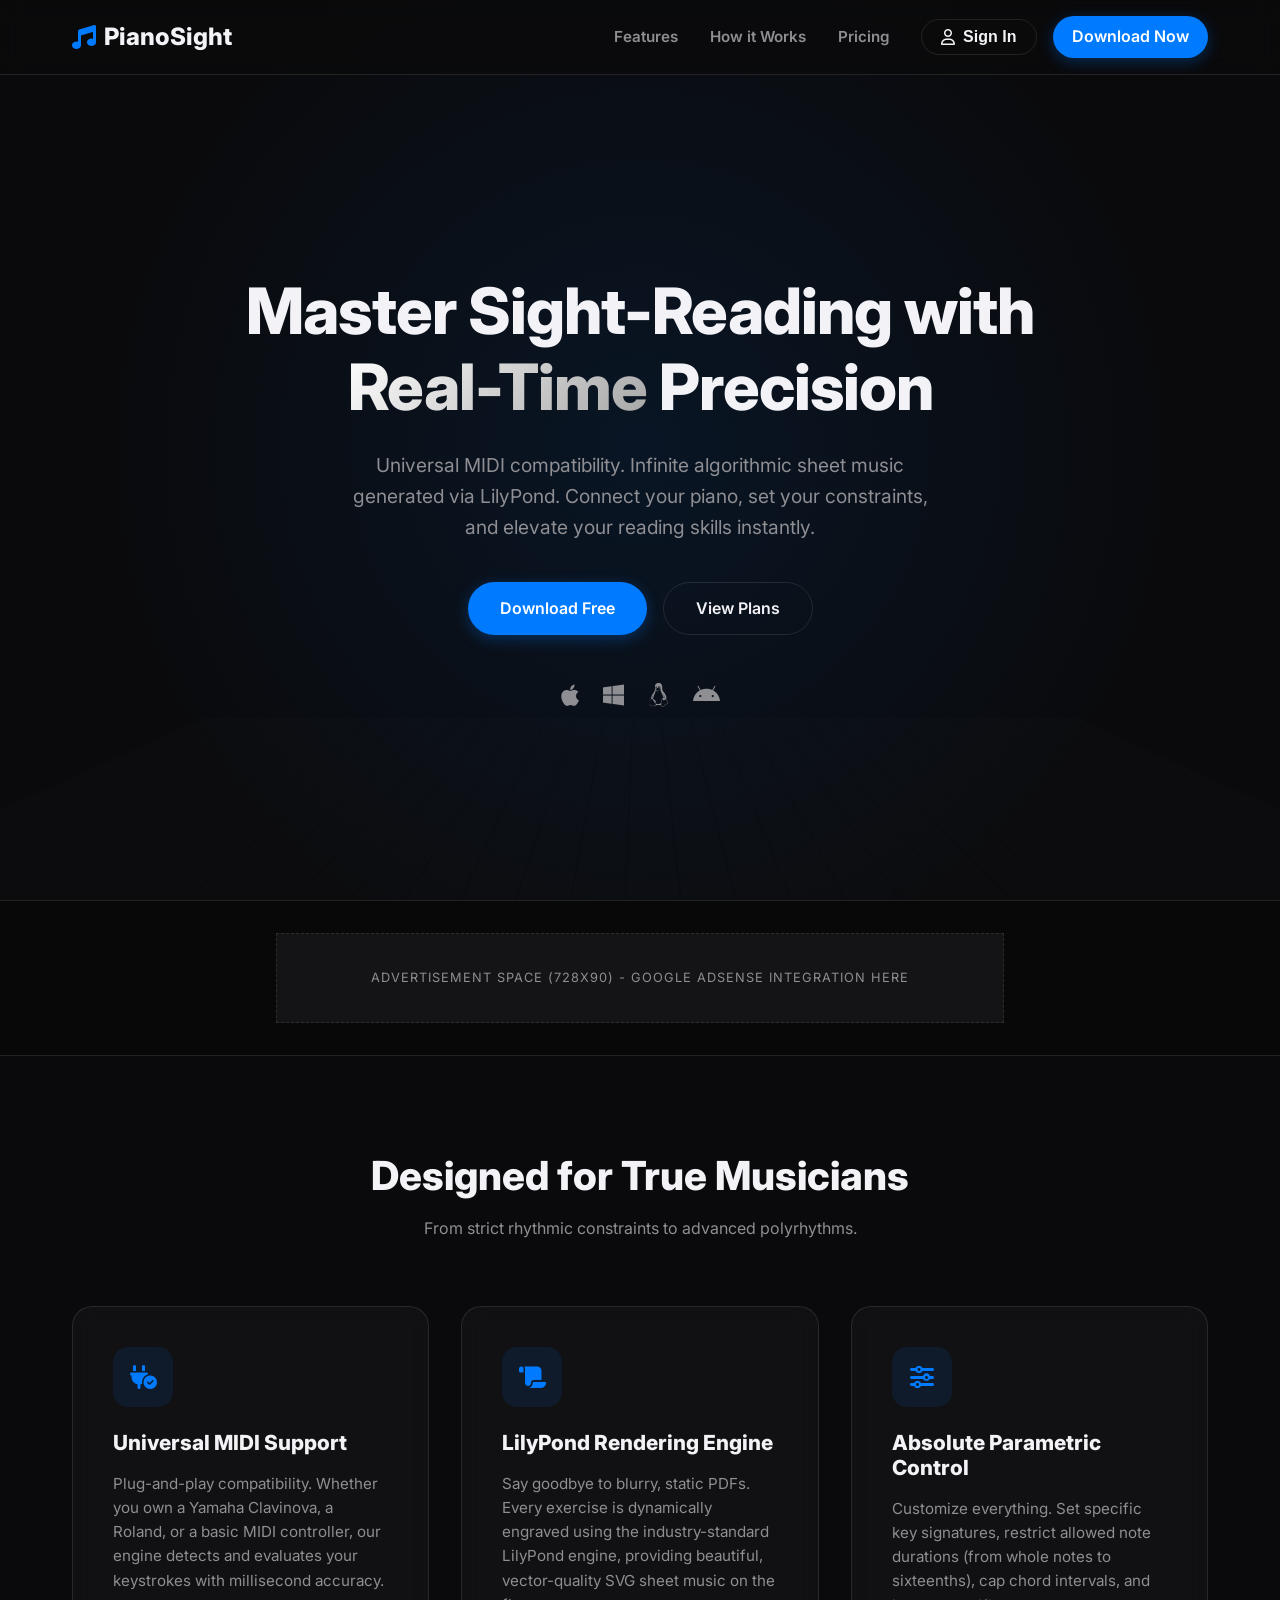
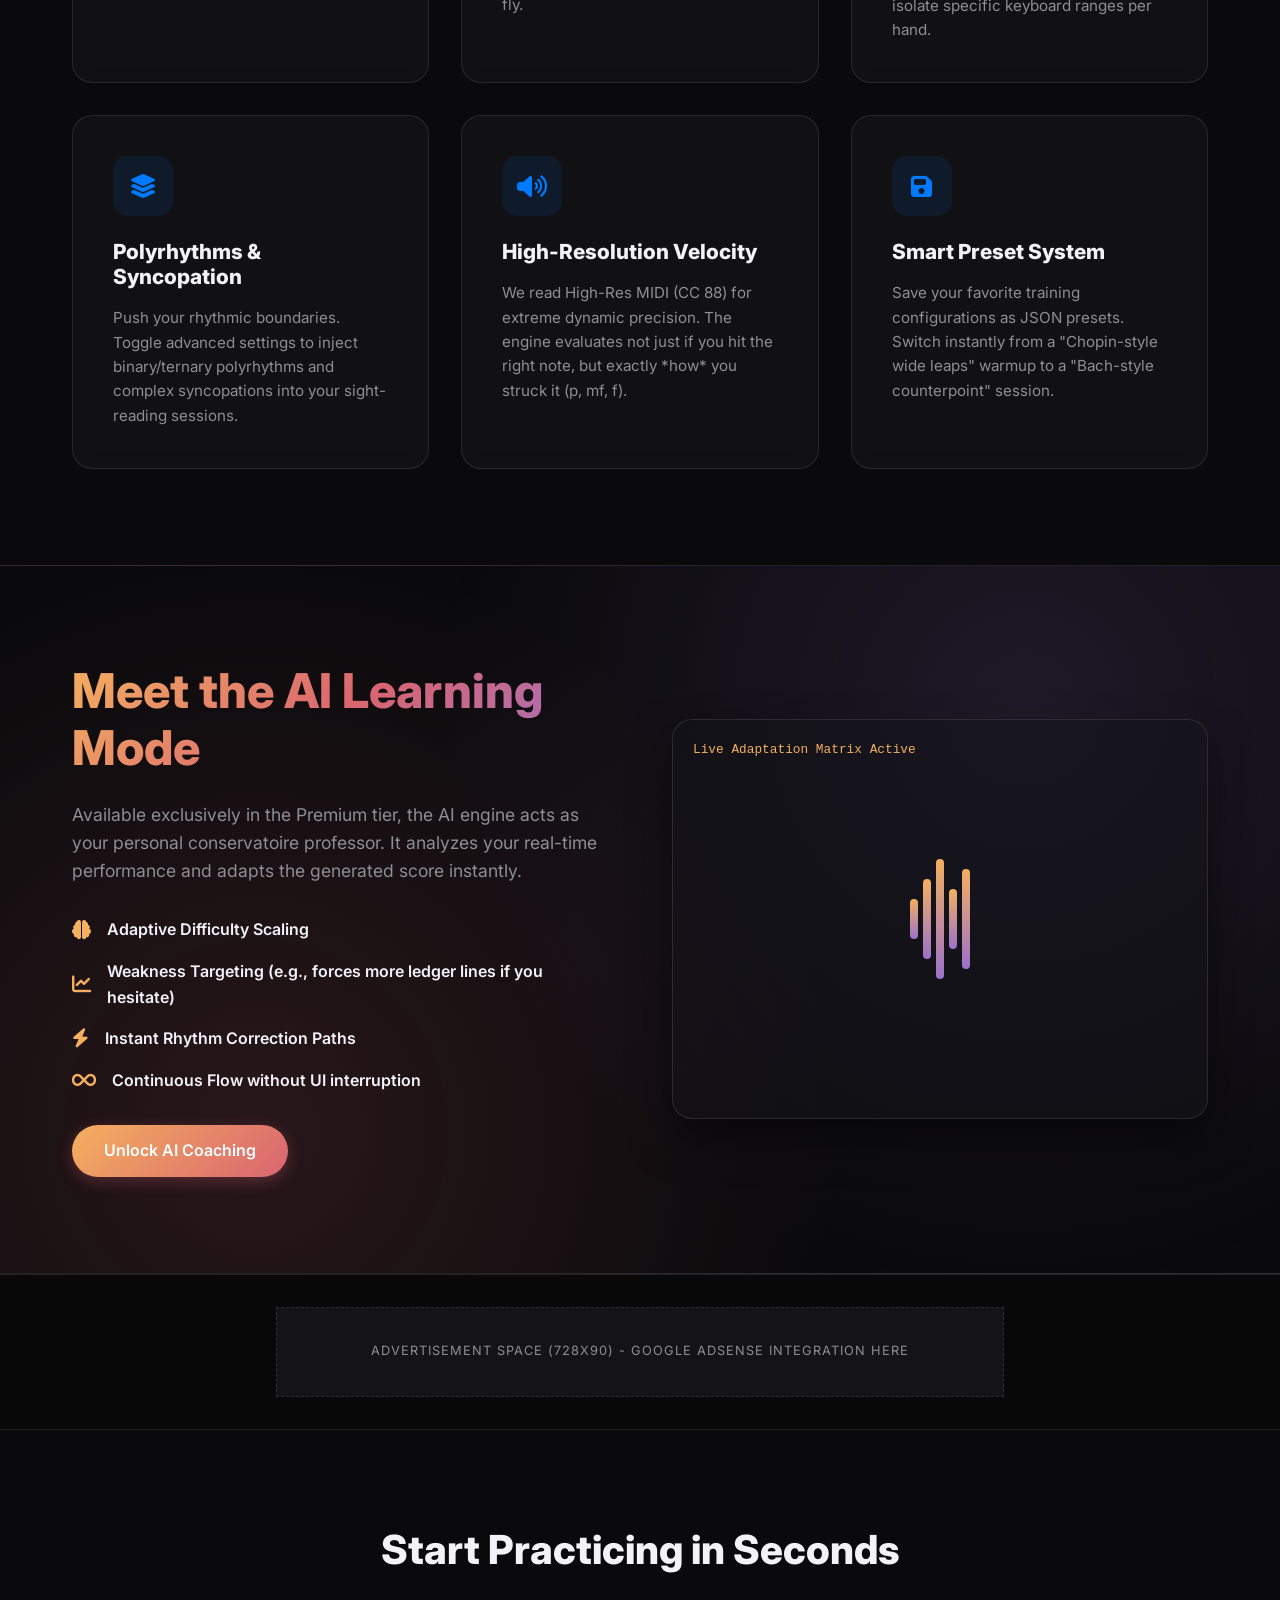
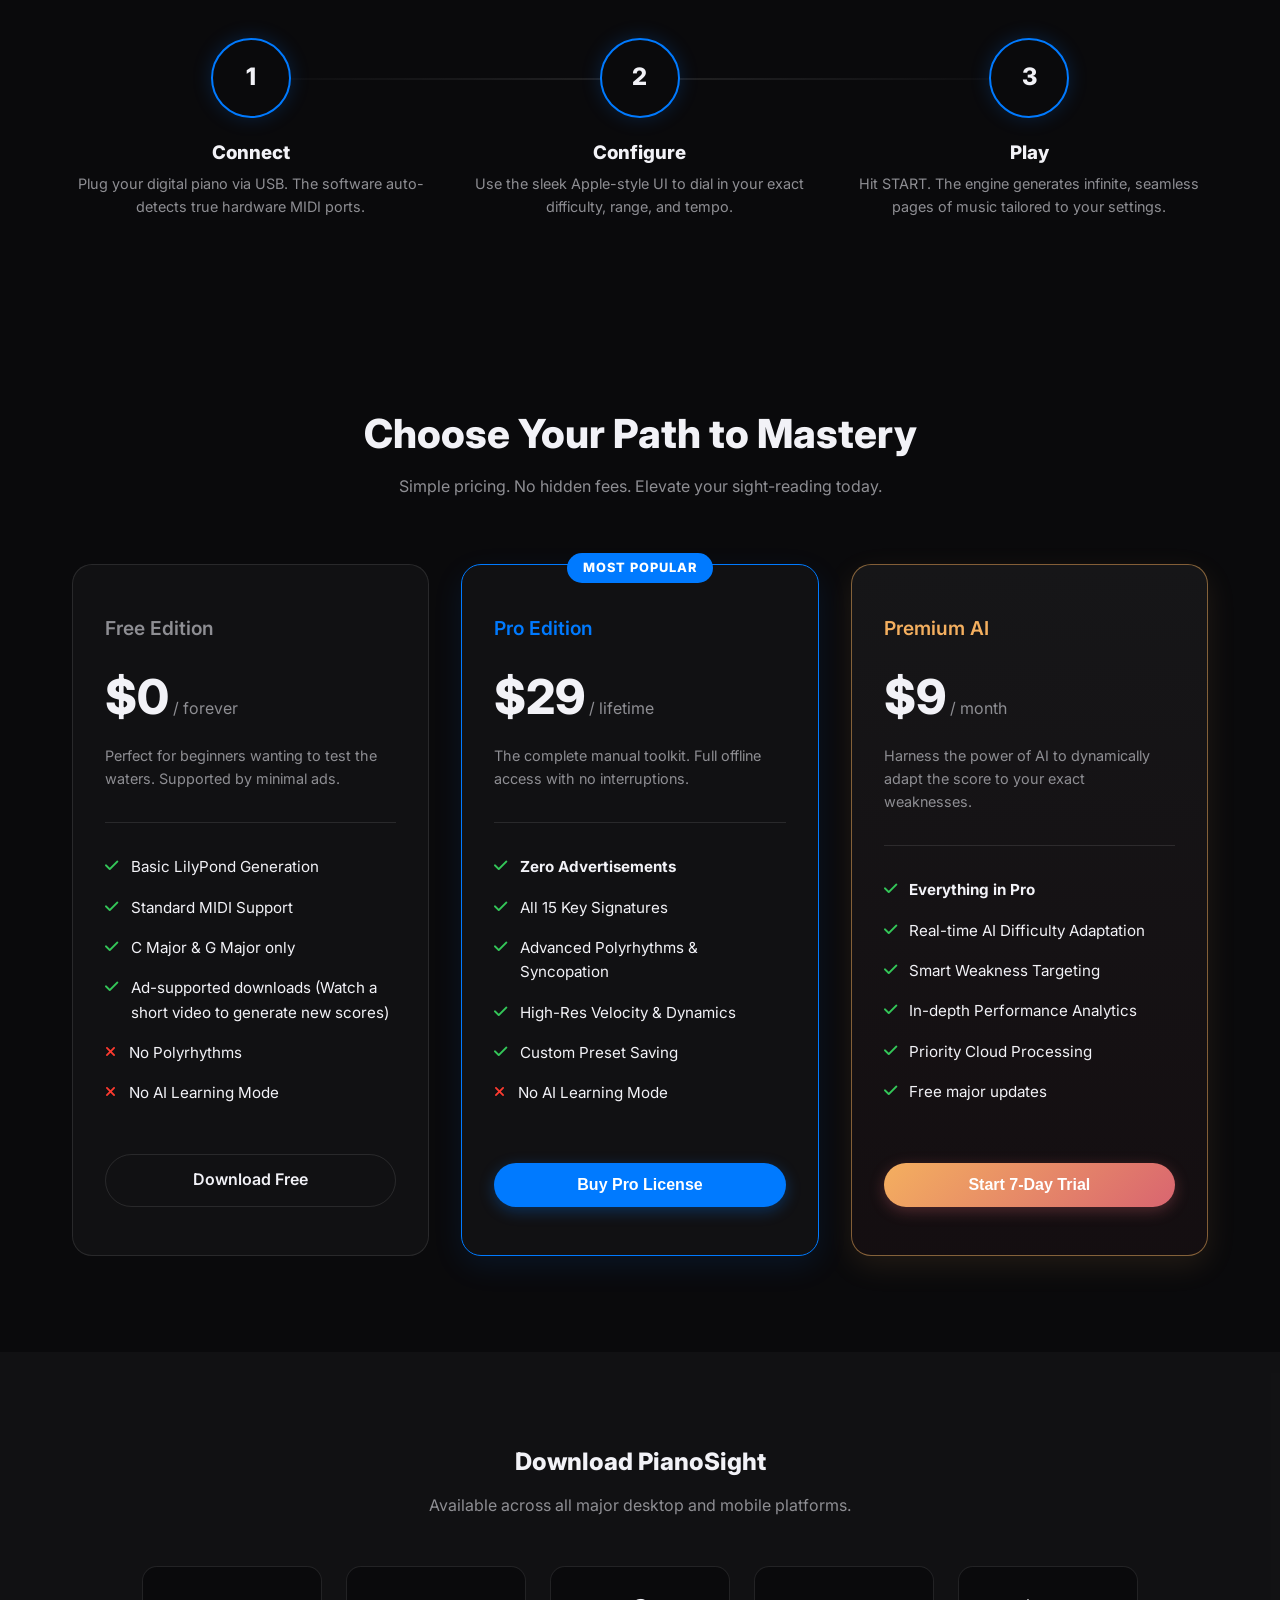
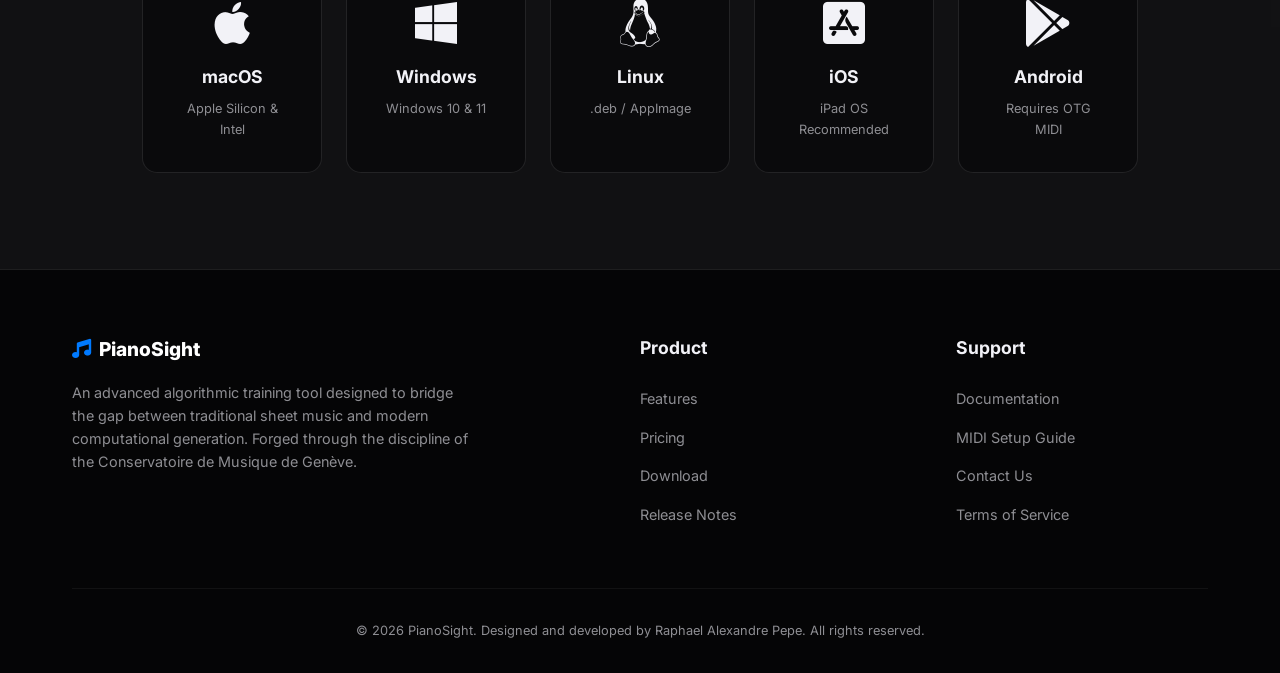
==== commit 2f3a9ccc: "Update index.html" ====
--- a/index.html
+++ b/index.html
@@ -87,7 +87,10 @@
         }
 
         .btn {
-            display: inline-block;
+            display: inline-flex;
+            align-items: center;
+            justify-content: center;
+            gap: 0.5rem;
             padding: 0.8rem 2rem;
             border-radius: 30px;
             font-weight: 600;
@@ -182,6 +185,131 @@
             color: var(--text-main);
         }
 
+        .nav-actions {
+            display: flex;
+            gap: 1rem;
+            align-items: center;
+        }
+
+        /* ==========================================================================
+           AUTH MODAL (LOGIN / REGISTER)
+           ========================================================================== */
+        .modal-overlay {
+            position: fixed;
+            top: 0; left: 0; right: 0; bottom: 0;
+            background: rgba(0, 0, 0, 0.7);
+            backdrop-filter: blur(8px);
+            -webkit-backdrop-filter: blur(8px);
+            z-index: 2000;
+            display: flex;
+            align-items: center;
+            justify-content: center;
+            opacity: 0;
+            pointer-events: none;
+            transition: opacity 0.3s ease;
+        }
+
+        .modal-overlay.active {
+            opacity: 1;
+            pointer-events: auto;
+        }
+
+        .modal-card {
+            background: var(--bg-dark);
+            border: 1px solid var(--border-glass);
+            border-radius: 20px;
+            padding: 3rem 2.5rem;
+            width: 90%;
+            max-width: 400px;
+            position: relative;
+            transform: translateY(20px);
+            transition: transform 0.3s ease;
+            box-shadow: 0 25px 50px rgba(0,0,0,0.5);
+        }
+
+        .modal-overlay.active .modal-card {
+            transform: translateY(0);
+        }
+
+        .close-modal {
+            position: absolute;
+            top: 1.5rem;
+            right: 1.5rem;
+            background: transparent;
+            border: none;
+            color: var(--text-muted);
+            font-size: 1.5rem;
+            cursor: pointer;
+            transition: color 0.3s ease;
+        }
+
+        .close-modal:hover {
+            color: var(--text-main);
+        }
+
+        .auth-header {
+            text-align: center;
+            margin-bottom: 2rem;
+        }
+
+        .auth-header h3 {
+            font-size: 1.8rem;
+            margin-bottom: 0.5rem;
+        }
+
+        .auth-header p {
+            color: var(--text-muted);
+            font-size: 0.9rem;
+        }
+
+        .form-group {
+            margin-bottom: 1.2rem;
+        }
+
+        .form-control {
+            width: 100%;
+            padding: 0.9rem 1.2rem;
+            background: rgba(255, 255, 255, 0.03);
+            border: 1px solid var(--border-glass);
+            border-radius: 12px;
+            color: var(--text-main);
+            font-family: var(--font-sans);
+            font-size: 1rem;
+            transition: all 0.3s ease;
+        }
+
+        .form-control:focus {
+            outline: none;
+            border-color: var(--primary-blue);
+            background: rgba(255, 255, 255, 0.06);
+        }
+
+        .auth-btn {
+            width: 100%;
+            padding: 1rem;
+            border-radius: 12px;
+            margin-top: 1rem;
+            font-size: 1rem;
+        }
+
+        .auth-footer {
+            text-align: center;
+            margin-top: 1.5rem;
+            font-size: 0.9rem;
+            color: var(--text-muted);
+        }
+
+        .auth-link {
+            color: var(--primary-blue);
+            cursor: pointer;
+            font-weight: 600;
+            transition: color 0.3s ease;
+        }
+
+        .auth-link:hover {
+            text-decoration: underline;
+        }
+
         /* ==========================================================================
            HERO SECTION
            ========================================================================== */
@@ -194,7 +322,6 @@
             overflow: hidden;
         }
 
-        /* Abstract Piano Background using CSS */
         .hero-bg {
             position: absolute;
             top: 0;
@@ -411,7 +538,6 @@
             position: relative;
         }
         
-        /* Pseudo-UI for AI visual */
         .ai-visual-box::before {
             content: 'Live Adaptation Matrix Active';
             position: absolute;
@@ -549,21 +675,6 @@
             text-transform: uppercase;
         }
 
-        .badge-ai {
-            position: absolute;
-            top: -12px;
-            left: 50%;
-            transform: translateX(-50%);
-            background: linear-gradient(90deg, #f4af5f, #d96570);
-            color: #fff;
-            padding: 0.3rem 1rem;
-            border-radius: 20px;
-            font-size: 0.8rem;
-            font-weight: 800;
-            letter-spacing: 1px;
-            text-transform: uppercase;
-        }
-
         .tier-name {
             font-size: 1.2rem;
             font-weight: 600;
@@ -729,7 +840,7 @@
                 gap: 2rem;
             }
             .nav-links {
-                display: none; /* In a full app, add a hamburger menu */
+                display: none; 
             }
             .steps-container {
                 flex-direction: column;
@@ -748,14 +859,65 @@
             <a href="#" class="logo">
                 <i class="fa-solid fa-music"></i> PianoSight
             </a>
-            <div class="nav-links">
-                <a href="#features">Features</a>
-                <a href="#how-it-works">How it Works</a>
-                <a href="#pricing">Pricing</a>
-                <a href="#download" class="btn btn-primary" style="padding: 0.5rem 1.5rem;">Download Now</a>
+            <div class="nav-actions">
+                <div class="nav-links">
+                    <a href="#features">Features</a>
+                    <a href="#how-it-works">How it Works</a>
+                    <a href="#pricing">Pricing</a>
+                </div>
+                <button onclick="openAuthModal('login')" class="btn btn-outline" style="padding: 0.5rem 1.2rem; margin-left: 1rem;">
+                    <i class="fa-regular fa-user"></i> Sign In
+                </button>
+                <a href="#download" class="btn btn-primary" style="padding: 0.5rem 1.2rem;">Download Now</a>
             </div>
         </div>
     </nav>
+
+    <!-- AUTHENTICATION MODAL -->
+    <div id="authModal" class="modal-overlay">
+        <div class="modal-card">
+            <button class="close-modal" onclick="closeAuthModal()"><i class="fa-solid fa-xmark"></i></button>
+            
+            <!-- Login Form -->
+            <div id="loginForm">
+                <div class="auth-header">
+                    <h3>Welcome Back</h3>
+                    <p>Sign in to sync your presets and stats.</p>
+                </div>
+                <div class="form-group">
+                    <input type="email" placeholder="Email Address" class="form-control">
+                </div>
+                <div class="form-group">
+                    <input type="password" placeholder="Password" class="form-control">
+                </div>
+                <button class="btn btn-primary auth-btn">Log In</button>
+                <div class="auth-footer">
+                    Don't have an account? <span class="auth-link" onclick="toggleAuthForm('register')">Sign up</span>
+                </div>
+            </div>
+
+            <!-- Register Form (Hidden by default) -->
+            <div id="registerForm" style="display: none;">
+                <div class="auth-header">
+                    <h3>Create Account</h3>
+                    <p>Join to unlock premium AI coaching.</p>
+                </div>
+                <div class="form-group">
+                    <input type="text" placeholder="Full Name" class="form-control">
+                </div>
+                <div class="form-group">
+                    <input type="email" placeholder="Email Address" class="form-control">
+                </div>
+                <div class="form-group">
+                    <input type="password" placeholder="Password" class="form-control">
+                </div>
+                <button class="btn btn-primary auth-btn">Create Account</button>
+                <div class="auth-footer">
+                    Already have an account? <span class="auth-link" onclick="toggleAuthForm('login')">Log in</span>
+                </div>
+            </div>
+        </div>
+    </div>
 
     <!-- HERO SECTION -->
     <section class="hero">
@@ -939,12 +1101,11 @@
                         <li><i class="fa-solid fa-check"></i> Custom Preset Saving</li>
                         <li><i class="fa-solid fa-times"></i> No AI Learning Mode</li>
                     </ul>
-                    <a href="#" class="btn btn-primary">Buy Pro License</a>
+                    <button onclick="openAuthModal('register')" class="btn btn-primary">Buy Pro License</button>
                 </div>
 
                 <!-- AI Tier -->
                 <div class="pricing-card ai-tier">
-                    <div class="badge-ai">Ultimate</div>
                     <div class="tier-name">Premium AI</div>
                     <div class="tier-price">$9<span> / month</span></div>
                     <div class="tier-desc">Harness the power of AI to dynamically adapt the score to your exact weaknesses.</div>
@@ -956,7 +1117,7 @@
                         <li><i class="fa-solid fa-check"></i> Priority Cloud Processing</li>
                         <li><i class="fa-solid fa-check"></i> Free major updates</li>
                     </ul>
-                    <a href="#" class="btn btn-premium">Start 7-Day Trial</a>
+                    <button onclick="openAuthModal('register')" class="btn btn-premium">Start 7-Day Trial</button>
                 </div>
 
             </div>
@@ -1061,6 +1222,37 @@
                 nav.style.background = 'rgba(10, 10, 12, 0.8)';
             }
         });
+
+        // Authentication Modal Logic
+        const modal = document.getElementById('authModal');
+        const loginForm = document.getElementById('loginForm');
+        const registerForm = document.getElementById('registerForm');
+
+        function openAuthModal(type) {
+            modal.classList.add('active');
+            toggleAuthForm(type);
+        }
+
+        function closeAuthModal() {
+            modal.classList.remove('active');
+        }
+
+        function toggleAuthForm(type) {
+            if (type === 'login') {
+                loginForm.style.display = 'block';
+                registerForm.style.display = 'none';
+            } else {
+                loginForm.style.display = 'none';
+                registerForm.style.display = 'block';
+            }
+        }
+
+        // Close modal when clicking outside the card
+        window.onclick = function(event) {
+            if (event.target === modal) {
+                closeAuthModal();
+            }
+        }
     </script>
 </body>
 </html>
